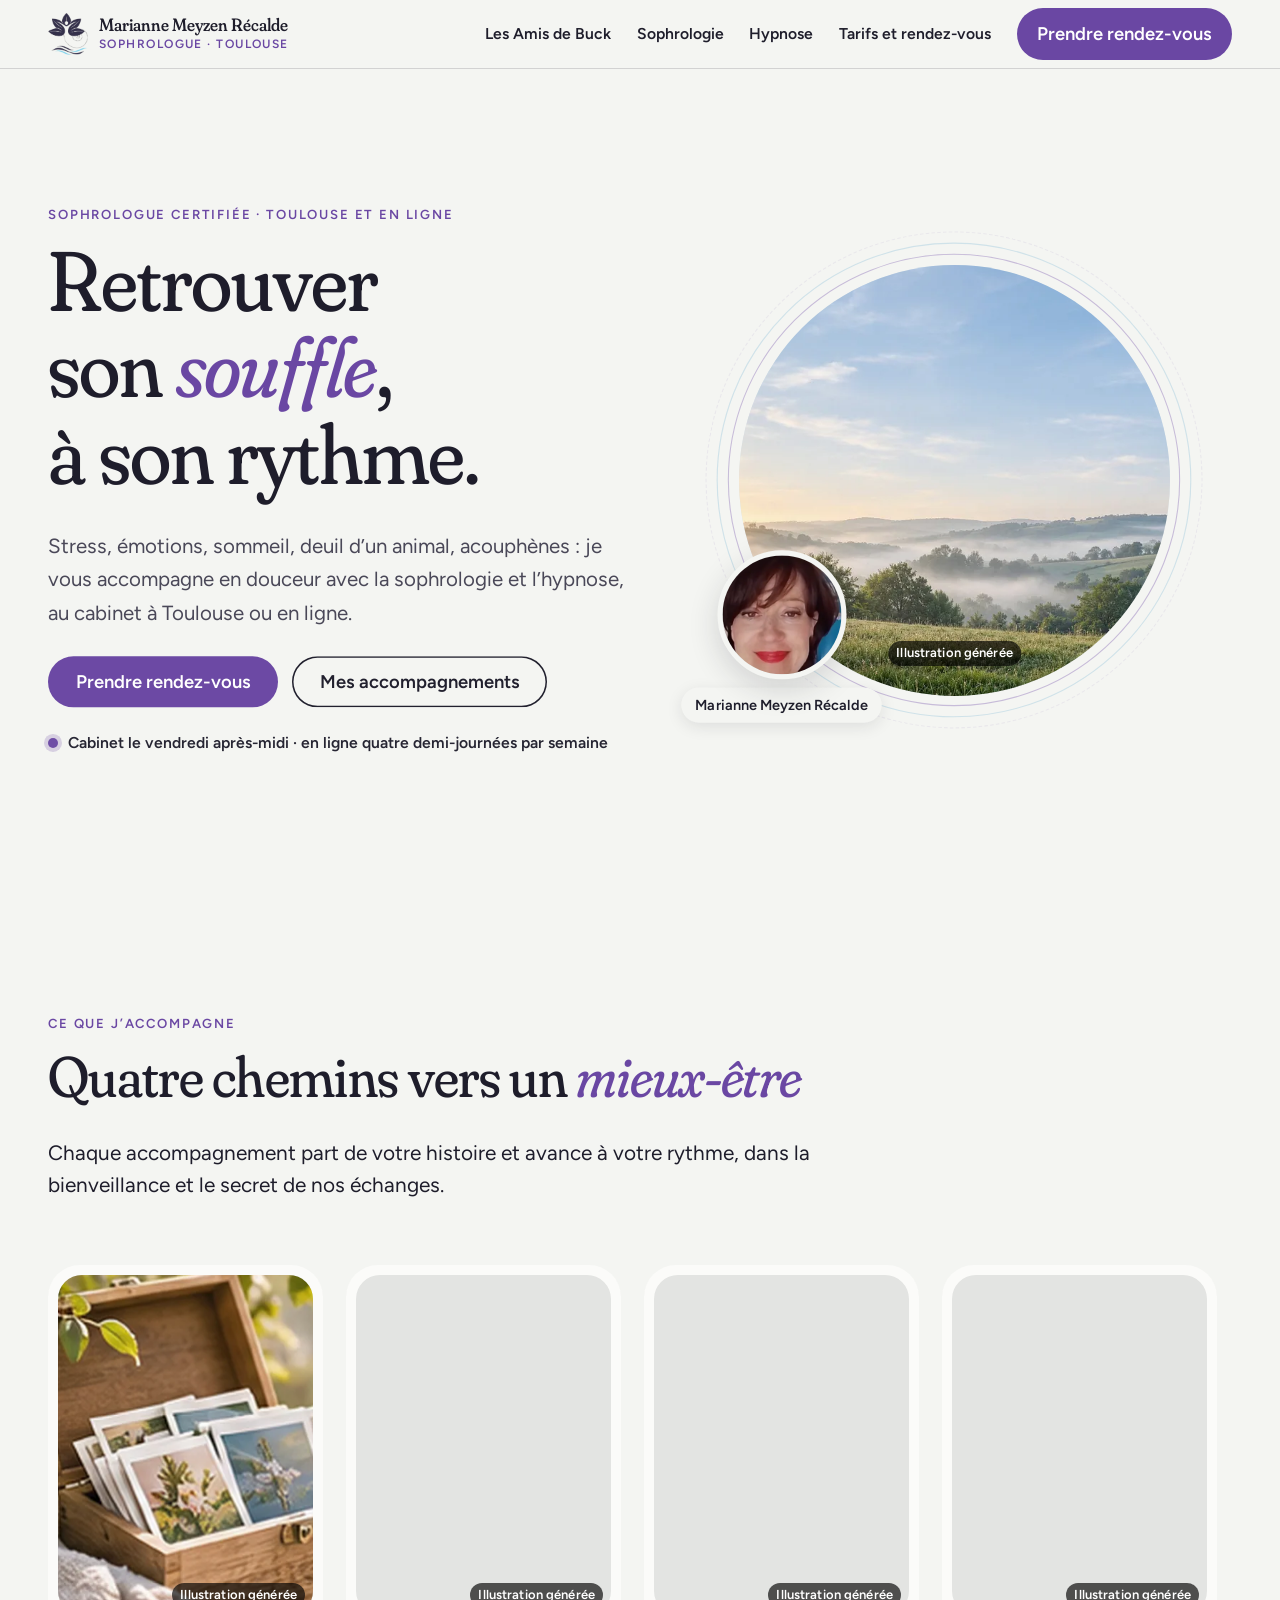
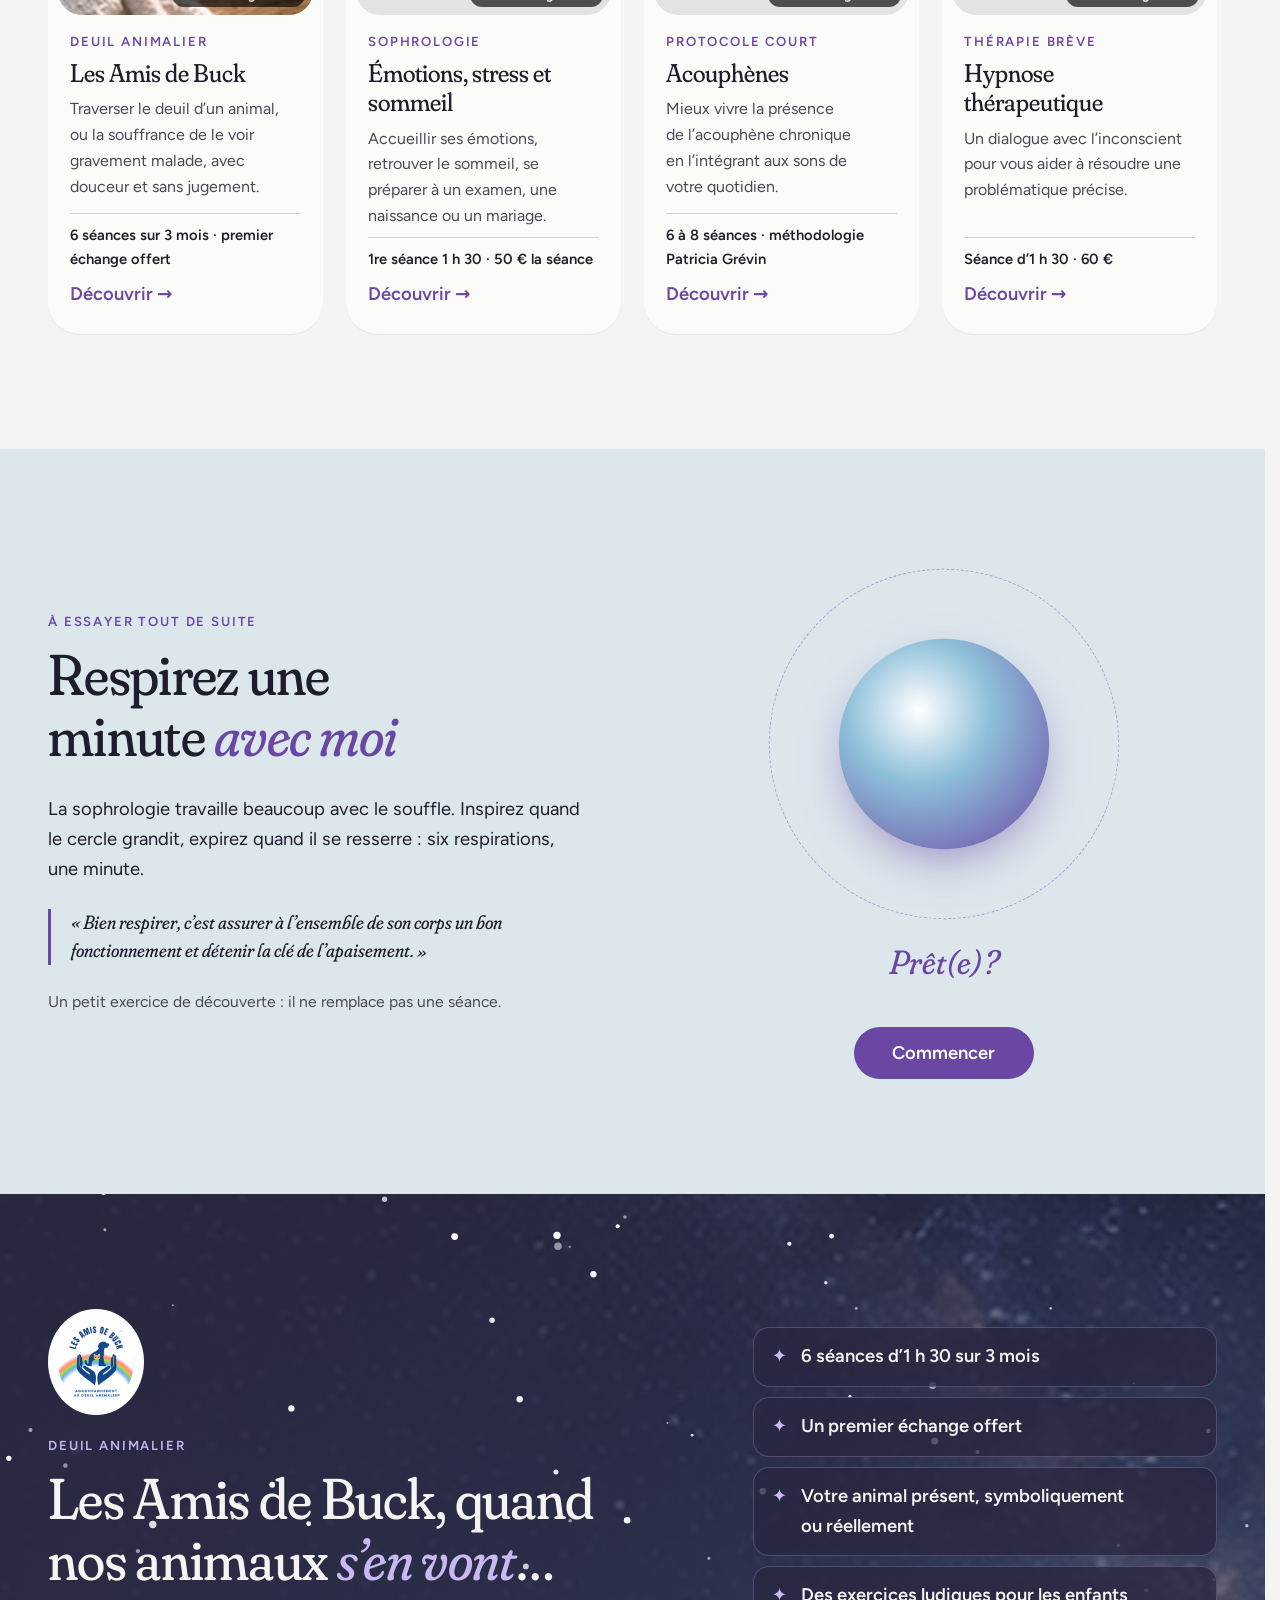
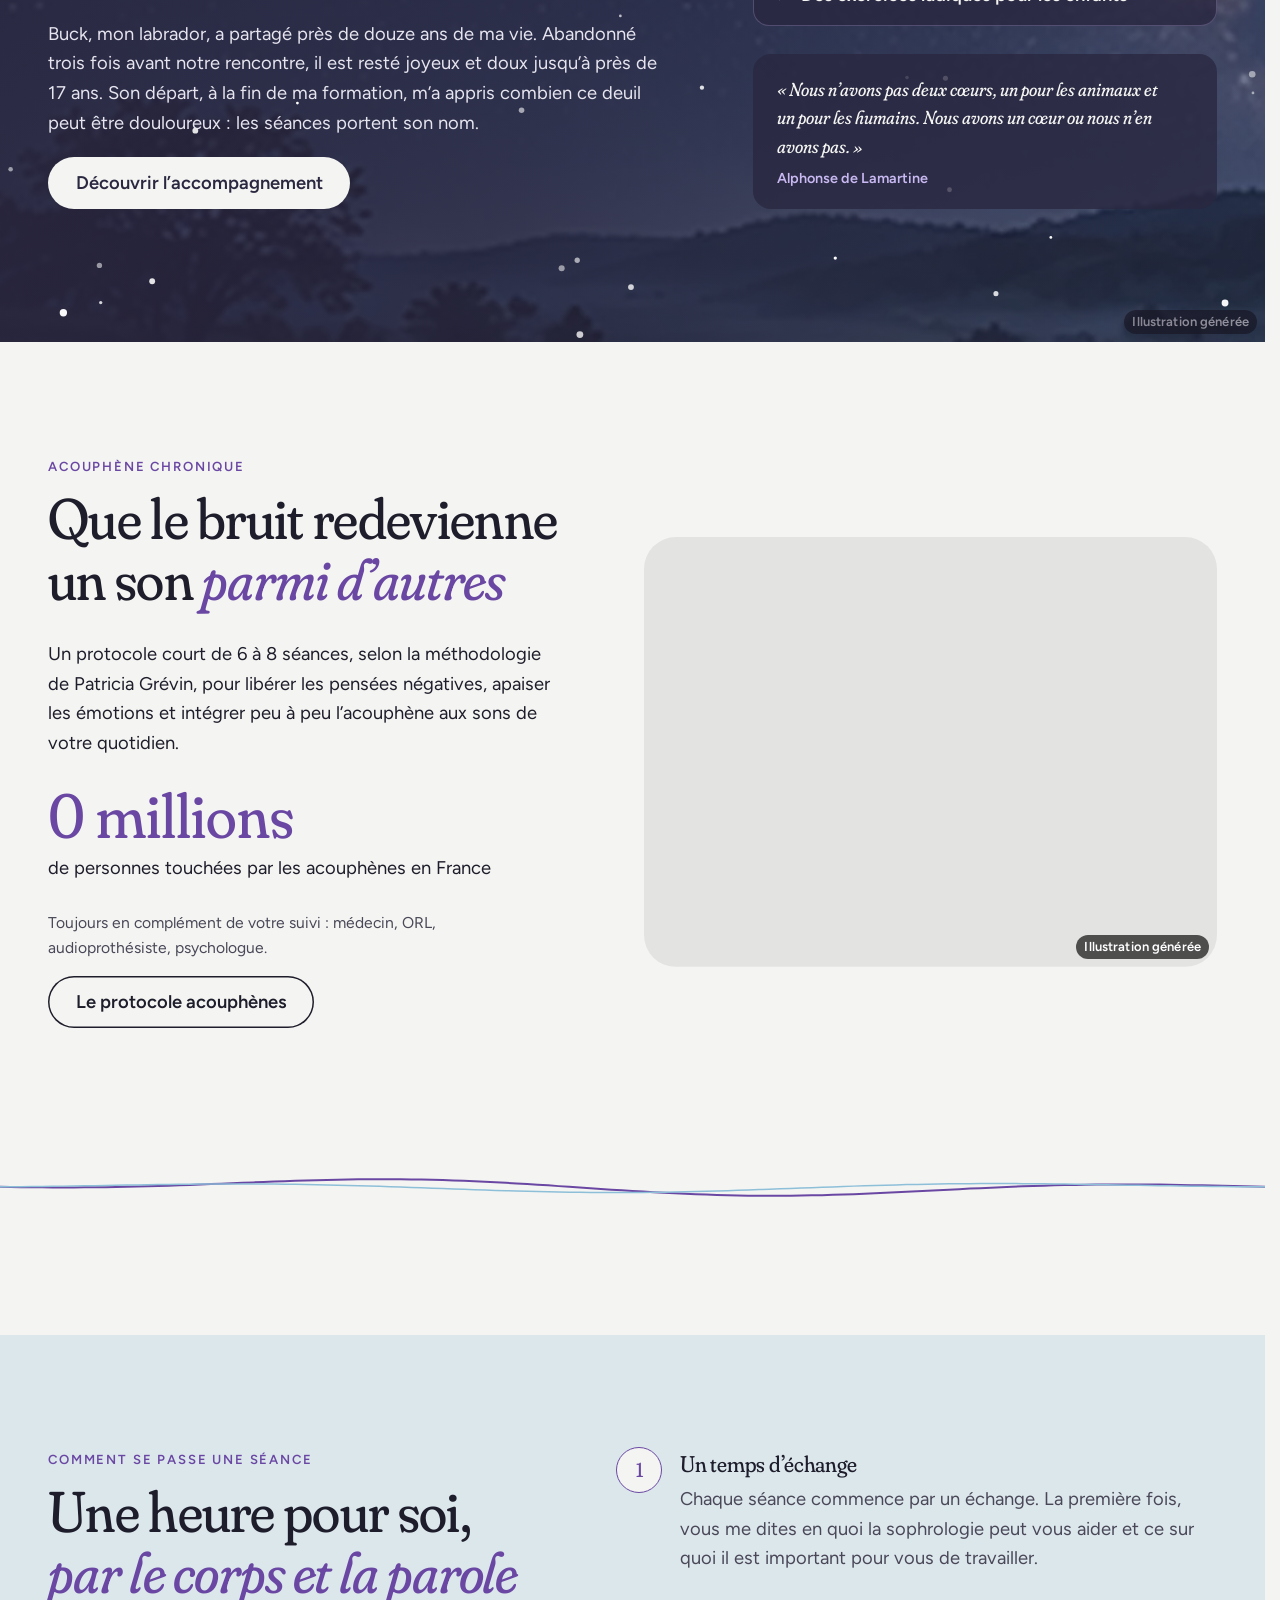
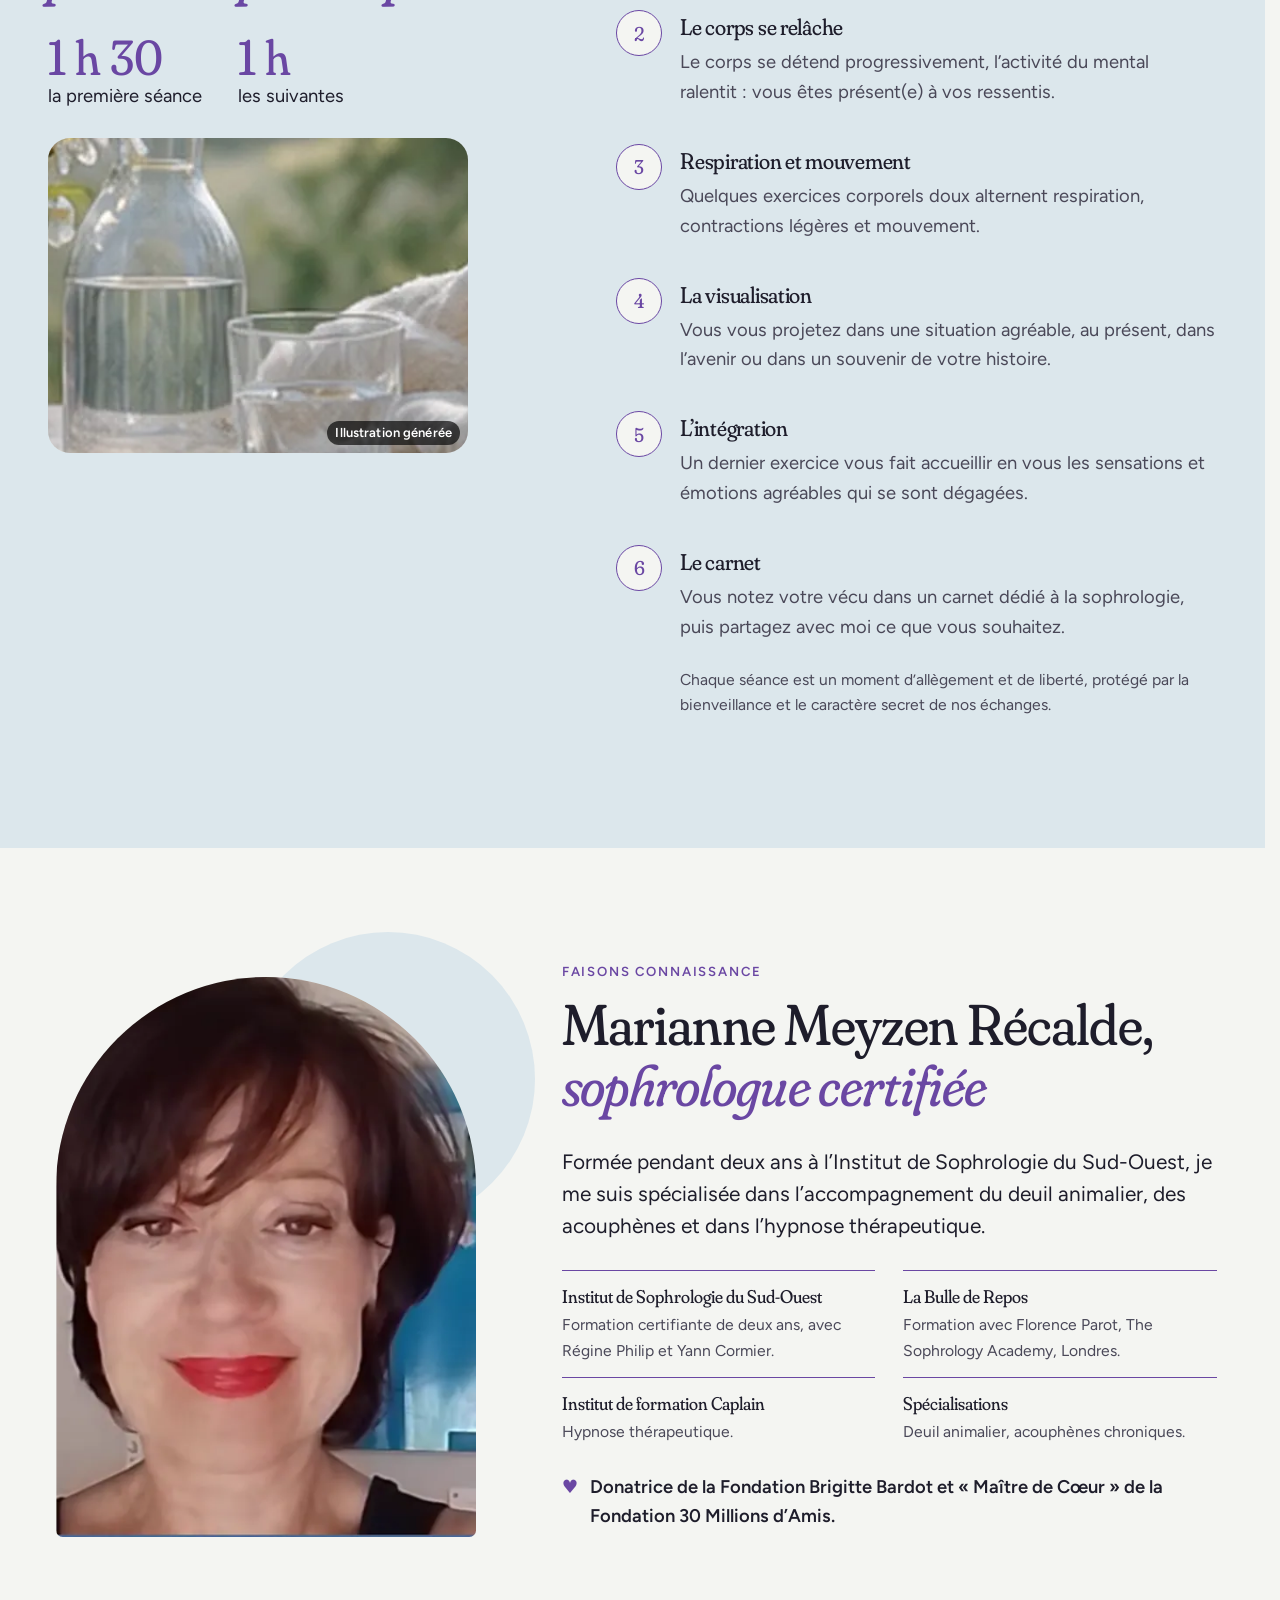
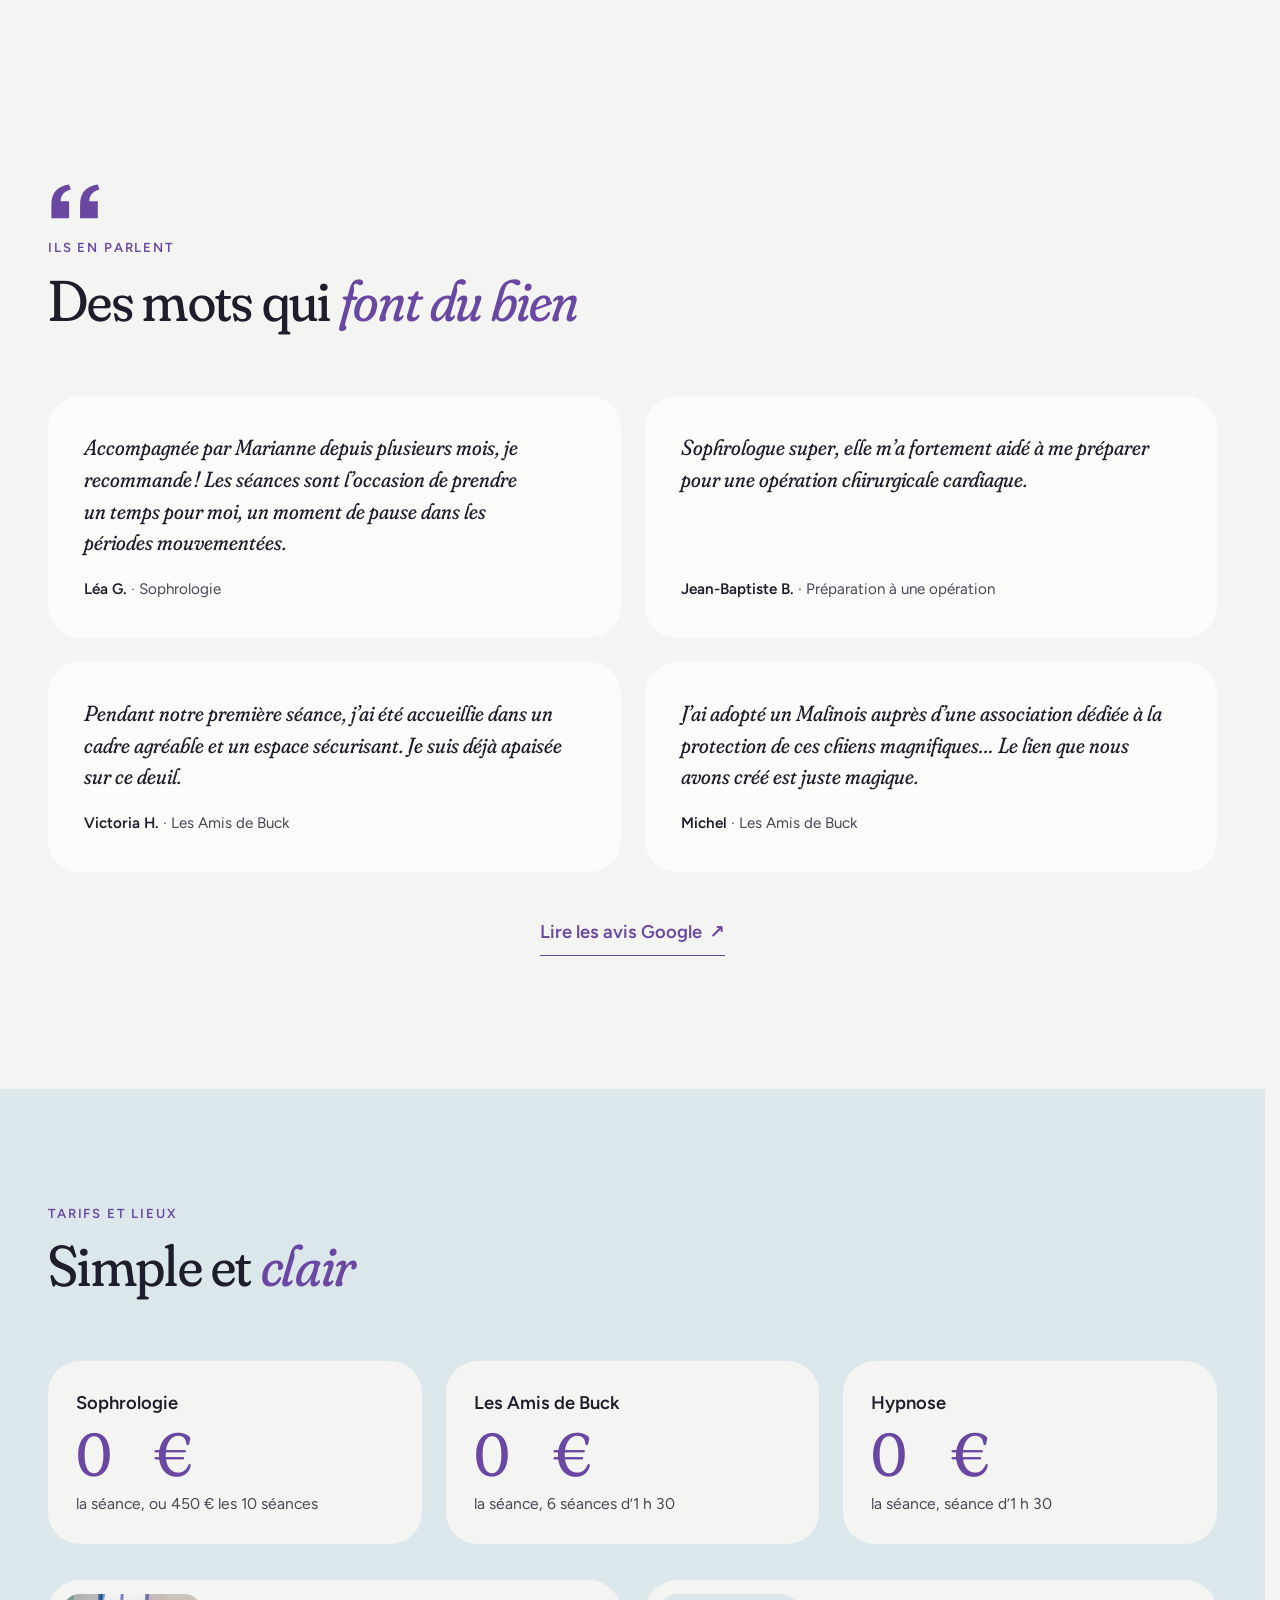
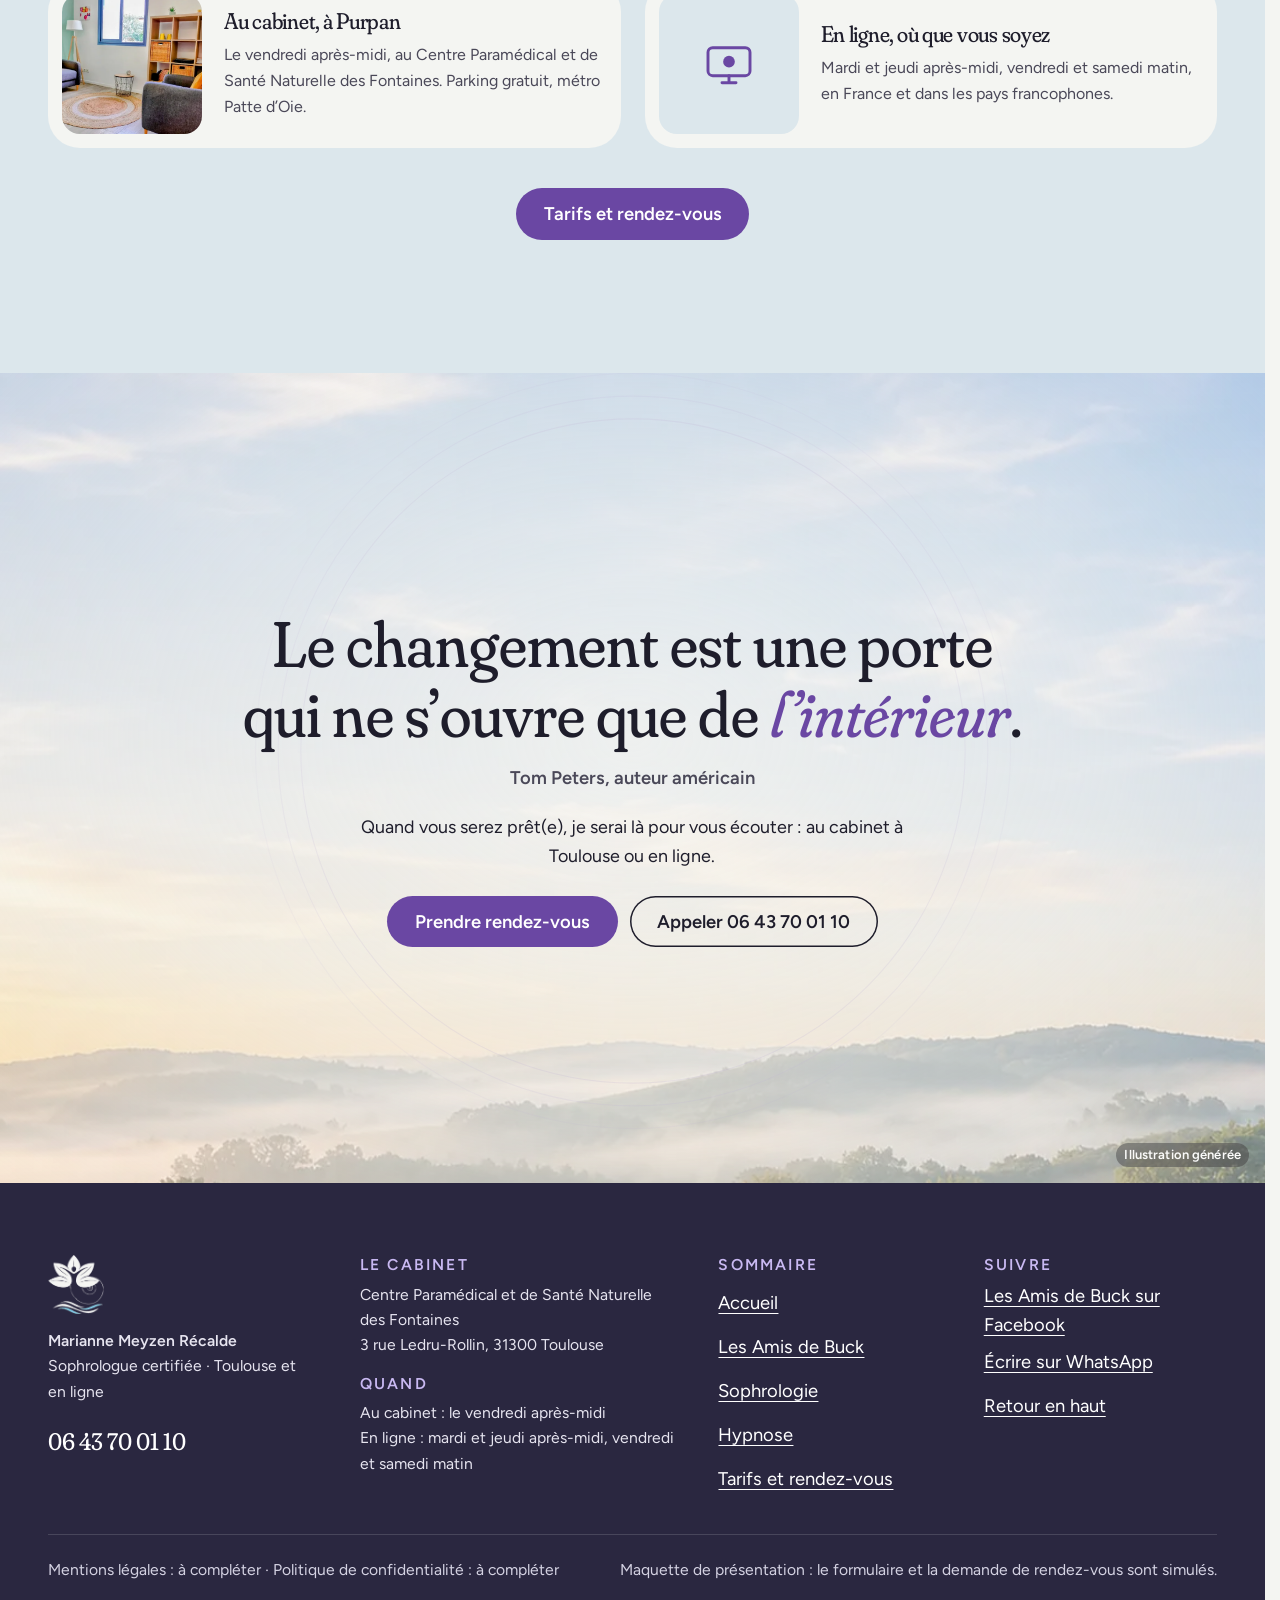
==== index.html @ 07dd8902 "Maquette v1" ====
<!doctype html>
<html lang="fr" data-v="1" data-curseur>
<head>
<meta charset="utf-8">
<meta name="viewport" content="width=device-width, initial-scale=1, viewport-fit=cover">
<title>Marianne Meyzen Récalde, sophrologue à Toulouse et en ligne</title>
<meta name="description" content="Sophrologue certifiée à Toulouse (Purpan) et en ligne : stress et émotions, sommeil, deuil animalier avec Les Amis de Buck, acouphènes, hypnose thérapeutique.">
<meta name="robots" content="noindex, nofollow">
<link rel="canonical" href="https://sophrologue-toulouse-maquette.vercel.app/">
<style>:root{--fond:#F4F5F2;--texte:#1E1D2B;--voile-fond:#2A2740;--menu-fond:#F4F5F2}:root { --entete-h: 72px; --barres-h: 0px; } html { background: var(--fond); color: var(--texte); scrollbar-gutter: stable; } body { margin: 0; background: var(--fond); } html.js:not(.secours):not([data-arrivee="retour"]) [data-anime] { opacity: 0; } html.js:not(.secours):not([data-arrivee="retour"]) [data-anime].vu { opacity: 1; } [data-voile] { position: fixed; inset: 0; z-index: 900; background: var(--voile-fond); transform: translateY(100%); visibility: hidden; pointer-events: none; } html[data-arrivee="voile"]:not(.voile-leve):not(.secours) [data-voile] { transform: none; visibility: visible; } html.secours [data-voile] { visibility: hidden !important; } .ouverture-panneau { position: fixed; inset: 0; z-index: 850; display: none; place-content: center; justify-items: center; background: var(--ouverture-fond, var(--voile-fond)); color: var(--fond); text-align: center; } html.js[data-arrivee="intro"]:not(.secours):not(.intro-finie) .ouverture-panneau { display: grid; } html.defilement-bloque, html.defilement-bloque body, html.js[data-arrivee="intro"]:not(.secours):not(.intro-finie), html.js[data-arrivee="intro"]:not(.secours):not(.intro-finie) body, html[data-arrivee="voile"]:not(.voile-leve):not(.secours), html[data-arrivee="voile"]:not(.voile-leve):not(.secours) body { overflow: hidden; } html.js[data-arrivee="intro"]:not(.secours):not(.intro-finie) { background-color: var(--ouverture-fond, var(--voile-fond)); } html[data-arrivee="voile"]:not(.voile-leve):not(.secours) { background-color: var(--voile-fond); }</style>
<script>(function () {
var d = document.documentElement, ss = null, ls = null;
try { ss = window.sessionStorage; ls = window.localStorage; } catch (e) {}
d.classList.add('js');
var nav = performance.getEntriesByType ? performance.getEntriesByType('navigation')[0] : null;
var type = nav ? nav.type : 'navigate';
var depart = null;
try { depart = JSON.parse(ss.getItem('socle:depart') || 'null'); ss.removeItem('socle:depart'); } catch (e) {}
if (depart && !(Date.now() - depart.t < 15000)) depart = null;
var mode = type === 'back_forward' ? 'retour' : type === 'reload' ? 'intro' : depart ? 'voile' : 'intro';
d.setAttribute('data-arrivee', mode);
if (mode === 'voile' && depart.couleur) d.style.setProperty('--voile-fond', depart.couleur);
if (type === 'reload' && 'scrollRestoration' in history) {
history.scrollRestoration = 'manual';
}
try {
var choisie = ls && ls.getItem('socle:langue');
var langue = (d.lang || '').slice(0, 2);
if (choisie && choisie !== langue && type === 'navigate' && !depart) {
var alt = document.querySelector('link[rel="alternate"][hreflang="' + choisie + '"]');
if (alt) location.replace(new URL(alt.href).pathname + location.search + location.hash);
}
} catch (e) {}
setTimeout(function () { if (!d.classList.contains('demarre')) d.classList.add('secours'); }, 2000);
})();</script>
<link rel="preload" href="/assets/polices/fraunces.woff2" as="font" type="font/woff2" crossorigin>
<link rel="preload" href="/assets/polices/figtree-400.woff2" as="font" type="font/woff2" crossorigin>
<link rel="stylesheet" href="/assets/css/socle.css?v=1">
<link rel="stylesheet" href="/assets/css/site.css?v=1">
<link rel="modulepreload" href="/assets/js/site.js?v=1">
<link rel="modulepreload" href="/assets/js/socle/index.js?v=1">
<script src="/assets/vendor/gsap.min.js" defer></script>
<script src="/assets/vendor/ScrollTrigger.min.js" defer></script>
<script src="/assets/vendor/SplitText.min.js" defer></script>
<script type="module" src="/assets/js/site.js?v=1"></script>
<meta name="theme-color" content="#F4F5F2">
<link rel="icon" href="/assets/images/favicon.png" type="image/png">
<link rel="apple-touch-icon" href="/assets/images/apple-touch-icon.png">
<meta property="og:type" content="website">
<meta property="og:site_name" content="Marianne Meyzen Récalde">
<meta property="og:locale" content="fr_FR">
<meta property="og:title" content="Marianne Meyzen Récalde, sophrologue à Toulouse et en ligne">
<meta property="og:description" content="Sophrologue certifiée à Toulouse (Purpan) et en ligne : stress et émotions, sommeil, deuil animalier avec Les Amis de Buck, acouphènes, hypnose thérapeutique.">
<meta property="og:url" content="https://sophrologue-toulouse-maquette.vercel.app/">
<meta property="og:image" content="https://sophrologue-toulouse-maquette.vercel.app/assets/partage/accueil-fr.jpg">
<meta property="og:image:width" content="1200">
<meta property="og:image:height" content="630">
<meta property="og:image:alt" content="Marianne Meyzen Récalde, sophrologue : retrouver son souffle, à son rythme">
<meta name="twitter:card" content="summary_large_image">
<script type="application/ld+json">{"@context":"https://schema.org","@type":"HealthAndBeautyBusiness","name":"Marianne Meyzen Récalde, sophrologue","url":"https://sophrologue-toulouse-maquette.vercel.app/","telephone":"+33643700110","description":"Sophrologue certifiée à Toulouse et en ligne : gestion du stress et des émotions, deuil animalier (Les Amis de Buck), acouphènes, hypnose thérapeutique.","address":{"@type":"PostalAddress","streetAddress":"3 rue Ledru-Rollin","postalCode":"31300","addressLocality":"Toulouse","addressCountry":"FR"},"sameAs":["https://facebook.com/deuilanimalierlesamisdeBuck"]}</script>
</head>
<body id="haut">
<div data-voile data-forme="iris" aria-hidden="true"><div class="voile-contenu"><img src="/assets/images/logo-clair-240.webp" alt="" width="56" height="59"><span data-voile-libelle>Accueil</span></div></div>
<div class="ouverture-panneau" data-ouverture aria-hidden="true">
  <div class="intro-scene">
    <span class="intro-anneau"></span><span class="intro-anneau"></span>
    <div class="intro-disque" data-ouverture-objet><img src="/assets/images/logo-240.webp" alt="" width="72" height="75"></div>
  </div>
  <p class="intro-mots"><span class="intro-mot intro-mot--in">Inspirez</span><span class="intro-mot intro-mot--ex">Expirez</span></p>
  <p class="ouverture-nom">Marianne Meyzen Récalde<span>Sophrologue à Toulouse</span></p>
</div>
<a class="evitement" href="#contenu">Aller au contenu</a>
<header data-entete>
  <div class="entete-rangee">
    <a class="entete-logo" href="/" data-libelle="Accueil" aria-current="page">
      <img src="/assets/images/logo-240.webp" alt="" width="40" height="42"><span class="entete-nom">Marianne Meyzen Récalde<small>Sophrologue · Toulouse</small></span>
    </a>
    <nav data-nav aria-label="Navigation principale">
      <ul><li><a href="/les-amis-de-buck" data-libelle="Les Amis de Buck">Les Amis de Buck</a></li><li><a href="/sophrologie" data-libelle="Sophrologie">Sophrologie</a></li><li><a href="/hypnose" data-libelle="Hypnose">Hypnose</a></li><li><a href="/rendez-vous" data-libelle="Tarifs et rendez-vous">Tarifs et rendez-vous</a></li></ul>
    </nav>
    <div class="entete-actions">
      <a class="bouton" href="/rendez-vous#choisir" data-libelle="Tarifs et rendez-vous">Prendre rendez-vous</a>
      <button type="button" data-menu-bouton aria-controls="menu" aria-expanded="false" data-libelle-ouvrir="Menu" data-libelle-fermer="Fermer"><span data-libelle-bouton>Menu</span></button>
      <a class="menu-sansjs" href="#menu" data-menu-lien>Menu</a>
    </div>
  </div>
</header>
<script>/* Avant le premier affichage : rangées de la navigation (même règle que ajusterNav dans assets/js/socle/entete.js)
   et hauteur réelle de l'en-tête, pour que rien ne saute quand le JavaScript du site prend la main. */
(function () {
  var h = document.documentElement, u = document.querySelector('[data-nav] ul'), e = document.querySelector('[data-entete]');
  if (u) {
    var deborde = function () { return u.scrollWidth > u.clientWidth + 1; }, c = deborde();
    if (c && window.matchMedia('(min-width: 900px)').matches) {
      h.classList.add('nav-deux-rangees'); c = deborde();
      if (c) { h.classList.add('nav-deux-lignes'); var a = u.querySelector('a'); c = !a || u.getBoundingClientRect().height > a.getBoundingClientRect().height * 2.5; }
      if (c) h.classList.remove('nav-deux-rangees', 'nav-deux-lignes');
    }
    if (c) h.classList.add('nav-compacte');
  }
  if (e) h.style.setProperty('--entete-h', Math.round(e.getBoundingClientRect().height) + 'px');
})();</script>
<span id="menu-ferme" aria-hidden="true"></span>
<div id="menu" data-menu role="dialog" aria-modal="true" aria-label="Menu">
  <p class="menu-sansjs-fermer"><a href="#menu-ferme">Fermer</a></p>
  <ul><li style="--i:0"><a href="/" class="menu-lien" data-libelle="Accueil" aria-current="page">Accueil</a></li><li style="--i:1"><a href="/les-amis-de-buck" class="menu-lien" data-libelle="Les Amis de Buck">Les Amis de Buck</a></li><li style="--i:2"><a href="/sophrologie" class="menu-lien" data-libelle="Sophrologie">Sophrologie</a></li><li style="--i:3"><a href="/hypnose" class="menu-lien" data-libelle="Hypnose">Hypnose</a></li><li style="--i:4"><a href="/rendez-vous" class="menu-lien" data-libelle="Tarifs et rendez-vous">Tarifs et rendez-vous</a></li></ul>
  <p><a class="bouton" href="tel:+33643700110">Appeler 06 43 70 01 10</a></p>
</div>
<main id="contenu" tabindex="-1">
<section class="hero" id="debut">
  <div class="hero-texte">
    <p class="surtitre hero-sur" data-anime="gsap">Sophrologue certifiée · Toulouse et en ligne</p>
    <h1 class="hero-titre" data-anime="gsap">
      <span class="ligne-masque"><span class="hero-ligne">Retrouver</span></span>
      <span class="ligne-masque"><span class="hero-ligne">son <em>souffle</em>,</span></span>
      <span class="ligne-masque"><span class="hero-ligne">à son rythme.</span></span>
    </h1>
    <p class="hero-intro masque-ecran-tres-bas" data-anime="gsap">Stress, émotions, sommeil, deuil d’un animal, acouphènes : je vous accompagne en douceur avec la sophrologie et l’hypnose, au cabinet à Toulouse ou en ligne.</p>
    <div class="hero-actions" data-anime="gsap">
      <a href="/rendez-vous#choisir" class="bouton" data-libelle="Tarifs et rendez-vous" data-action-principale data-survol="magnetique">Prendre rendez-vous</a>
      <a class="bouton bouton--contour" href="#accompagnements">Mes accompagnements</a>
    </div>
    <p class="hero-info" data-info-cle data-anime="gsap"><span class="point-vert" aria-hidden="true"></span>Cabinet le vendredi après-midi · en ligne quatre demi-journées par semaine</p>
  </div>
  <div class="hero-visuel">
    <div class="souffle" data-effet="souffle" aria-hidden="true"><span></span><span></span><span></span></div>
    <figure class="media souffle-media" data-grok data-iris-centre="disque" style="--cadrage:50% 50%">
  <picture>
    <img src="/assets/images/grok/accueil-souffle-1280.webp" srcset="/assets/images/grok/accueil-souffle-640.webp 640w, /assets/images/grok/accueil-souffle-960.webp 960w, /assets/images/grok/accueil-souffle-1280.webp 1280w" sizes="(max-width: 760px) 80vw, 42vw" alt="Ciel clair du matin au-dessus de collines dans la brume" width="1280" height="1280" fetchpriority="high" loading="eager" decoding="async">
  </picture><figcaption class="mention-ia">Illustration générée</figcaption>
</figure>
    <figure class="medaillon" data-anime="gsap">
      <figure class="media medaillon-media" style="--cadrage:50% 30%">
  <picture>
    <img src="/assets/images/marianne-576.webp" srcset="/assets/images/marianne-320.webp 320w, /assets/images/marianne-480.webp 480w, /assets/images/marianne-576.webp 576w" sizes="120px" alt="Marianne Meyzen Récalde, sophrologue, souriante" width="576" height="768" loading="lazy" decoding="async">
  </picture>
</figure>
      <figcaption>Marianne Meyzen Récalde</figcaption>
    </figure>
  </div>
</section>
<section class="section accompagnements" id="accompagnements">
  <div class="conteneur">
    <div class="tete-section">
      <p class="surtitre" data-anime>Ce que j’accompagne</p>
      <h2 data-anime="lignes">Quatre chemins vers un <em>mieux-être</em></h2>
      <p class="chapo" data-anime>Chaque accompagnement part de votre histoire et avance à votre rythme, dans la bienveillance et le secret de nos échanges.</p>
    </div>
    <p class="glisser" aria-hidden="true">Faites glisser →</p>
    <div class="rangee" data-galerie tabindex="0" role="region" aria-label="Ce que j’accompagne">
    <ul class="cartes-acc" data-anime="cascade">
      <li class="carte-acc" data-survol="incline" data-survol-force="4">
        <a href="/les-amis-de-buck" data-libelle="Les Amis de Buck" class="carte-acc-lien">
          <figure class="media carte-acc-media" data-grok data-fx="zoom" style="--cadrage:50% 50%">
  <picture>
    <img src="/assets/images/grok/buck-souvenirs-960.webp" srcset="/assets/images/grok/buck-souvenirs-480.webp 480w, /assets/images/grok/buck-souvenirs-640.webp 640w, /assets/images/grok/buck-souvenirs-960.webp 960w" sizes="(max-width: 760px) 86vw, (max-width: 1100px) 45vw, 22vw" alt="Une boîte en bois pleine de photos souvenirs, posée sur un plaid au soleil" width="960" height="1200" loading="lazy" decoding="async">
  </picture><figcaption class="mention-ia">Illustration générée</figcaption>
</figure>
          <span class="carte-acc-corps">
            <span class="surtitre">Deuil animalier</span>
            <span class="carte-acc-titre">Les Amis de Buck</span>
            <span class="carte-acc-texte">Traverser le deuil d’un animal, ou la souffrance de le voir gravement malade, avec douceur et sans jugement.</span>
            <span class="carte-acc-repere">6 séances sur 3 mois · premier échange offert</span>
            <span class="carte-acc-plus">Découvrir <span aria-hidden="true">→</span></span>
          </span>
        </a>
      </li><li class="carte-acc" data-survol="incline" data-survol-force="4">
        <a href="/sophrologie#domaines" data-libelle="Sophrologie" class="carte-acc-lien">
          <figure class="media carte-acc-media" data-grok data-fx="zoom" style="--cadrage:50% 50%">
  <picture>
    <img src="/assets/images/grok/carte-emotions-784.webp" srcset="/assets/images/grok/carte-emotions-480.webp 480w, /assets/images/grok/carte-emotions-640.webp 640w, /assets/images/grok/carte-emotions-784.webp 784w" sizes="(max-width: 760px) 86vw, (max-width: 1100px) 45vw, 22vw" alt="Une tasse et un plaid près de fleurs des champs, dans la lumière du matin" width="784" height="1176" loading="lazy" decoding="async">
  </picture><figcaption class="mention-ia">Illustration générée</figcaption>
</figure>
          <span class="carte-acc-corps">
            <span class="surtitre">Sophrologie</span>
            <span class="carte-acc-titre">Émotions, stress et sommeil</span>
            <span class="carte-acc-texte">Accueillir ses émotions, retrouver le sommeil, se préparer à un examen, une naissance ou un mariage.</span>
            <span class="carte-acc-repere">1re séance 1 h 30 · 50 € la séance</span>
            <span class="carte-acc-plus">Découvrir <span aria-hidden="true">→</span></span>
          </span>
        </a>
      </li><li class="carte-acc" data-survol="incline" data-survol-force="4">
        <a href="/sophrologie#acouphenes" data-libelle="Sophrologie" class="carte-acc-lien">
          <figure class="media carte-acc-media" data-grok data-fx="zoom" style="--cadrage:50% 50%">
  <picture>
    <img src="/assets/images/grok/carte-acouphenes-784.webp" srcset="/assets/images/grok/carte-acouphenes-480.webp 480w, /assets/images/grok/carte-acouphenes-640.webp 640w, /assets/images/grok/carte-acouphenes-784.webp 784w" sizes="(max-width: 760px) 86vw, (max-width: 1100px) 45vw, 22vw" alt="Herbes hautes et fleurs sauvages couvertes de rosée, vallée dans la brume" width="784" height="1176" loading="lazy" decoding="async">
  </picture><figcaption class="mention-ia">Illustration générée</figcaption>
</figure>
          <span class="carte-acc-corps">
            <span class="surtitre">Protocole court</span>
            <span class="carte-acc-titre">Acouphènes</span>
            <span class="carte-acc-texte">Mieux vivre la présence de l’acouphène chronique en l’intégrant aux sons de votre quotidien.</span>
            <span class="carte-acc-repere">6 à 8 séances · méthodologie Patricia Grévin</span>
            <span class="carte-acc-plus">Découvrir <span aria-hidden="true">→</span></span>
          </span>
        </a>
      </li><li class="carte-acc" data-survol="incline" data-survol-force="4">
        <a href="/hypnose" data-libelle="Hypnose" class="carte-acc-lien">
          <figure class="media carte-acc-media" data-grok data-fx="zoom" style="--cadrage:50% 50%">
  <picture>
    <img src="/assets/images/grok/carte-hypnose-784.webp" srcset="/assets/images/grok/carte-hypnose-480.webp 480w, /assets/images/grok/carte-hypnose-640.webp 640w, /assets/images/grok/carte-hypnose-784.webp 784w" sizes="(max-width: 760px) 86vw, (max-width: 1100px) 45vw, 22vw" alt="Un fauteuil en lin et un plaid dans une pièce calme et lumineuse" width="784" height="1176" loading="lazy" decoding="async">
  </picture><figcaption class="mention-ia">Illustration générée</figcaption>
</figure>
          <span class="carte-acc-corps">
            <span class="surtitre">Thérapie brève</span>
            <span class="carte-acc-titre">Hypnose thérapeutique</span>
            <span class="carte-acc-texte">Un dialogue avec l’inconscient pour vous aider à résoudre une problématique précise.</span>
            <span class="carte-acc-repere">Séance d’1 h 30 · 60 €</span>
            <span class="carte-acc-plus">Découvrir <span aria-hidden="true">→</span></span>
          </span>
        </a>
      </li>
    </ul>
    </div>
  </div>
</section>
<section class="section respirer fond-ciel" id="respirer">
  <div class="conteneur respirer-grille">
    <div>
      <p class="surtitre" data-anime>À essayer tout de suite</p>
      <h2 data-anime="lignes">Respirez une minute <em>avec moi</em></h2>
      <p data-anime>La sophrologie travaille beaucoup avec le souffle. Inspirez quand le cercle grandit, expirez quand il se resserre : six respirations, une minute.</p>
      <blockquote class="petite-citation" data-anime><p>« Bien respirer, c’est assurer à l’ensemble de son corps un bon fonctionnement et détenir la clé de l’apaisement. »</p></blockquote>
      <p class="note" data-anime>Un petit exercice de découverte : il ne remplace pas une séance.</p>
    </div>
    <div class="respiration" data-effet="respiration" data-grille="manipuler" data-repos="Prêt(e) ?" data-inspirez="Inspirez" data-expirez="Expirez" data-fini="Merci" data-cycle="Respiration {n} sur 6">
      <div class="respiration-cercle" aria-hidden="true" data-visuel><span class="respiration-halo"></span><span class="respiration-disque"></span></div>
      <p class="respiration-consigne" aria-live="polite"><span data-consigne>Prêt(e) ?</span><small data-compte>&nbsp;</small></p>
      <button type="button" class="bouton respiration-bouton" data-commencer="Commencer" data-arreter="Arrêter" aria-pressed="false">Commencer</button>
    </div>
  </div>
</section>
<section class="section buck-bande sombre" id="amis-de-buck">
  <figure class="media buck-bande-fond" data-grok data-fx="parallaxe" data-fx-force="8" style="--cadrage:50% 50%">
  <picture><source media="(max-width: 760px) and (orientation: portrait)" srcset="/assets/images/grok/buck-nuit-mobile-640.webp 640w" sizes="100vw">
    <img src="/assets/images/grok/buck-nuit-1280.webp" srcset="/assets/images/grok/buck-nuit-640.webp 640w, /assets/images/grok/buck-nuit-1280.webp 1280w, /assets/images/grok/buck-nuit-1920.webp 1920w" sizes="100vw" alt="" width="1280" height="854" loading="lazy" decoding="async">
  </picture><figcaption class="mention-ia">Illustration générée</figcaption>
</figure>
  <svg class="etoiles" viewBox="0 0 100 62" preserveAspectRatio="xMidYMid slice" aria-hidden="true" data-effet="etoiles"><circle cx="49.04" cy="34.77" r="0.11" style="--i:0"/><circle cx="24.40" cy="27.48" r="0.19" style="--i:1"/><circle cx="7.86" cy="54.49" r="0.21" style="--i:2"/><circle cx="41.08" cy="17.64" r="0.25" style="--i:3"/><circle cx="65.74" cy="4.75" r="0.19" style="--i:4"/><circle cx="23.51" cy="41.66" r="0.11" style="--i:5"/><circle cx="56.04" cy="30.21" r="0.12" style="--i:6"/><circle cx="5.01" cy="58.23" r="0.29" style="--i:7"/><circle cx="12.08" cy="27.54" r="0.29" style="--i:8"/><circle cx="18.91" cy="25.99" r="0.20" style="--i:9"/><circle cx="67.19" cy="17.41" r="0.12" style="--i:10"/><circle cx="98.56" cy="27.63" r="0.13" style="--i:11"/><circle cx="54.71" cy="20.48" r="0.11" style="--i:12"/><circle cx="77.28" cy="21.81" r="0.16" style="--i:13"/><circle cx="7.96" cy="57.43" r="0.13" style="--i:14"/><circle cx="88.41" cy="29.18" r="0.13" style="--i:15"/><circle cx="60.30" cy="24.91" r="0.25" style="--i:16"/><circle cx="65.28" cy="8.43" r="0.13" style="--i:17"/><circle cx="45.04" cy="5.59" r="0.09" style="--i:18"/><circle cx="41.23" cy="42.22" r="0.22" style="--i:19"/><circle cx="95.52" cy="20.15" r="0.18" style="--i:20"/><circle cx="49.58" cy="27.21" r="0.26" style="--i:21"/><circle cx="45.07" cy="27.24" r="0.14" style="--i:22"/><circle cx="23.67" cy="46.07" r="0.11" style="--i:23"/><circle cx="27.04" cy="47.53" r="0.27" style="--i:24"/><circle cx="96.84" cy="57.46" r="0.27" style="--i:25"/><circle cx="74.74" cy="39.70" r="0.20" style="--i:26"/><circle cx="2.41" cy="20.07" r="0.16" style="--i:27"/><circle cx="21.52" cy="24.40" r="0.23" style="--i:28"/><circle cx="73.72" cy="16.54" r="0.29" style="--i:29"/><circle cx="0.70" cy="22.31" r="0.21" style="--i:30"/><circle cx="44.11" cy="5.54" r="0.30" style="--i:31"/><circle cx="45.63" cy="54.08" r="0.21" style="--i:32"/><circle cx="46.91" cy="7.76" r="0.25" style="--i:33"/><circle cx="89.63" cy="16.40" r="0.09" style="--i:34"/><circle cx="15.44" cy="43.84" r="0.23" style="--i:35"/><circle cx="66.03" cy="53.91" r="0.13" style="--i:36"/><circle cx="83.06" cy="10.46" r="0.09" style="--i:37"/><circle cx="8.18" cy="1.30" r="0.20" style="--i:38"/><circle cx="83.07" cy="52.28" r="0.11" style="--i:39"/><circle cx="49.40" cy="3.23" r="0.14" style="--i:40"/><circle cx="48.83" cy="3.97" r="0.16" style="--i:41"/><circle cx="23.03" cy="18.36" r="0.25" style="--i:42"/><circle cx="13.66" cy="10.20" r="0.08" style="--i:43"/><circle cx="62.40" cy="5.35" r="0.17" style="--i:44"/><circle cx="10.90" cy="29.64" r="0.17" style="--i:45"/><circle cx="0.84" cy="46.89" r="0.18" style="--i:46"/><circle cx="73.89" cy="20.94" r="0.28" style="--i:47"/><circle cx="71.70" cy="39.63" r="0.14" style="--i:48"/><circle cx="35.94" cy="4.78" r="0.27" style="--i:49"/><circle cx="8.29" cy="4.24" r="0.12" style="--i:50"/><circle cx="30.40" cy="1.83" r="0.21" style="--i:51"/><circle cx="43.95" cy="23.39" r="0.20" style="--i:52"/><circle cx="90.61" cy="32.74" r="0.17" style="--i:53"/><circle cx="12.03" cy="55.74" r="0.23" style="--i:54"/><circle cx="49.88" cy="56.20" r="0.23" style="--i:55"/><circle cx="45.84" cy="59.96" r="0.27" style="--i:56"/><circle cx="41.57" cy="30.85" r="0.23" style="--i:57"/><circle cx="78.73" cy="56.72" r="0.20" style="--i:58"/><circle cx="98.99" cy="39.38" r="0.26" style="--i:59"/><circle cx="44.03" cy="4.68" r="0.29" style="--i:60"/><circle cx="55.49" cy="40.44" r="0.17" style="--i:61"/><circle cx="75.06" cy="48.51" r="0.19" style="--i:62"/><circle cx="44.40" cy="54.71" r="0.24" style="--i:63"/><circle cx="5.17" cy="22.88" r="0.18" style="--i:64"/><circle cx="99.05" cy="40.85" r="0.11" style="--i:65"/><circle cx="67.69" cy="10.45" r="0.12" style="--i:66"/><circle cx="52.77" cy="19.52" r="0.08" style="--i:67"/><circle cx="95.95" cy="31.90" r="0.09" style="--i:68"/><circle cx="38.90" cy="11.40" r="0.22" style="--i:69"/></svg>
  <div class="conteneur buck-bande-grille">
    <div class="buck-bande-texte">
      <img class="badge-buck" src="/assets/images/logo-amis-de-buck-240.webp" alt="Logo Les Amis de Buck" width="96" height="109" loading="lazy" data-anime>
      <p class="surtitre" data-anime>Deuil animalier</p>
      <h2 data-anime="lignes">Les Amis de Buck, quand nos animaux <em>s’en vont</em>…</h2>
      <p data-anime>Buck, mon labrador, a partagé près de douze ans de ma vie. Abandonné trois fois avant notre rencontre, il est resté joyeux et doux jusqu’à près de 17 ans. Son départ, à la fin de ma formation, m’a appris combien ce deuil peut être douloureux : les séances portent son nom.</p>
      <p data-anime><a href="/les-amis-de-buck" class="bouton bouton--clair" data-libelle="Les Amis de Buck" data-survol="magnetique">Découvrir l’accompagnement</a></p>
    </div>
    <div class="buck-bande-cote">
      <ul class="points-buck" data-anime="cascade">
        <li>6 séances d’1 h 30 sur 3 mois</li>
        <li>Un premier échange offert</li>
        <li>Votre animal présent, symboliquement ou réellement</li>
        <li>Des exercices ludiques pour les enfants</li>
      </ul>
      <blockquote class="citation-nuit" data-anime>
        <p>« Nous n’avons pas deux cœurs, un pour les animaux et un pour les humains. Nous avons un cœur ou nous n’en avons pas. »</p>
        <footer>Alphonse de Lamartine</footer>
      </blockquote>
    </div>
  </div>
</section>
<section class="section acouphenes" id="acouphenes">
  <div class="conteneur acouphenes-grille">
    <div class="acouphenes-texte">
      <p class="surtitre" data-anime>Acouphène chronique</p>
      <h2 data-anime="lignes">Que le bruit redevienne un son <em>parmi d’autres</em></h2>
      <p data-anime>Un protocole court de 6 à 8 séances, selon la méthodologie de Patricia Grévin, pour libérer les pensées négatives, apaiser les émotions et intégrer peu à peu l’acouphène aux sons de votre quotidien.</p>
      <p class="grand-chiffre" data-anime><strong><span data-compteur="8">8</span> millions</strong> de personnes touchées par les acouphènes en France</p>
      <p class="note" data-anime>Toujours en complément de votre suivi : médecin, ORL, audioprothésiste, psychologue.</p>
      <p data-anime><a href="/sophrologie#acouphenes" class="bouton bouton--contour" data-libelle="Sophrologie">Le protocole acouphènes</a></p>
    </div>
    <figure class="media acouphenes-media" data-grok data-anime="rideau" style="--cadrage:50% 50%">
  <picture>
    <img src="/assets/images/grok/acouphenes-eau-1280.webp" srcset="/assets/images/grok/acouphenes-eau-640.webp 640w, /assets/images/grok/acouphenes-eau-1280.webp 1280w, /assets/images/grok/acouphenes-eau-1920.webp 1920w" sizes="(max-width: 760px) 100vw, 55vw" alt="Surface d’un lac calme à l’aube, quelques ronds dans l’eau" width="1280" height="854" loading="lazy" decoding="async">
  </picture><figcaption class="mention-ia">Illustration générée</figcaption>
</figure>
  </div>
  <svg class="onde" viewBox="0 0 1200 160" preserveAspectRatio="none" aria-hidden="true" data-effet="onde-apaisee"><path d="M0 80 L1200 80"/><path class="onde-2" d="M0 80 L1200 80"/></svg>
</section>
<section class="section seance fond-ciel" id="seance">
  <div class="conteneur seance-grille">
    <div class="seance-tete">
      <p class="surtitre" data-anime>Comment se passe une séance</p>
      <h2 data-anime="lignes">Une heure pour soi, <em>par le corps et la parole</em></h2>
      <div class="durees" data-anime="cascade">
        <p><strong>1 h 30</strong> la première séance</p>
        <p><strong>1 h</strong> les suivantes</p>
      </div>
      <figure class="media seance-media masque-ecran-tres-bas" data-grok data-fx="parallaxe" style="--cadrage:50% 50%">
  <picture>
    <img src="/assets/images/grok/seance-eau-960.webp" srcset="/assets/images/grok/seance-eau-480.webp 480w, /assets/images/grok/seance-eau-640.webp 640w, /assets/images/grok/seance-eau-960.webp 960w" sizes="(max-width: 760px) 100vw, 30vw" alt="Un verre d’eau sur une table en bois clair, dans la lumière du matin" width="960" height="1200" loading="lazy" decoding="async">
  </picture><figcaption class="mention-ia">Illustration générée</figcaption>
</figure>
    </div>
    <div class="temps">
      <svg class="temps-fil" viewBox="0 0 4 600" preserveAspectRatio="none" aria-hidden="true" data-visuel data-fx="trace"><path d="M2 0 V600" fill="none" stroke="currentColor" stroke-width="2"/></svg>
      <ol class="temps-liste" data-anime="cascade">
        <li><span class="temps-num" aria-hidden="true">1</span><h3>Un temps d’échange</h3><p>Chaque séance commence par un échange. La première fois, vous me dites en quoi la sophrologie peut vous aider et ce sur quoi il est important pour vous de travailler.</p></li><li><span class="temps-num" aria-hidden="true">2</span><h3>Le corps se relâche</h3><p>Le corps se détend progressivement, l’activité du mental ralentit : vous êtes présent(e) à vos ressentis.</p></li><li><span class="temps-num" aria-hidden="true">3</span><h3>Respiration et mouvement</h3><p>Quelques exercices corporels doux alternent respiration, contractions légères et mouvement.</p></li><li><span class="temps-num" aria-hidden="true">4</span><h3>La visualisation</h3><p>Vous vous projetez dans une situation agréable, au présent, dans l’avenir ou dans un souvenir de votre histoire.</p></li><li><span class="temps-num" aria-hidden="true">5</span><h3>L’intégration</h3><p>Un dernier exercice vous fait accueillir en vous les sensations et émotions agréables qui se sont dégagées.</p></li><li><span class="temps-num" aria-hidden="true">6</span><h3>Le carnet</h3><p>Vous notez votre vécu dans un carnet dédié à la sophrologie, puis partagez avec moi ce que vous souhaitez.</p></li>
      </ol>
      <p class="note" data-anime>Chaque séance est un moment d’allègement et de liberté, protégé par la bienveillance et le caractère secret de nos échanges.</p>
    </div>
  </div>
</section>
<section class="section qui" id="qui">
  <div class="conteneur qui-grille">
    <div class="qui-portrait">
      <figure class="media qui-media" data-anime="rideau" style="--cadrage:50% 30%">
  <picture>
    <img src="/assets/images/marianne-576.webp" srcset="/assets/images/marianne-320.webp 320w, /assets/images/marianne-480.webp 480w, /assets/images/marianne-576.webp 576w" sizes="(max-width: 760px) 70vw, 28vw" alt="Marianne Meyzen Récalde, sophrologue, souriante" width="576" height="768" loading="lazy" decoding="async">
  </picture>
</figure>
      <span class="qui-cercle" aria-hidden="true" data-fx="vitesse" data-fx-force="4"></span>
    </div>
    <div>
      <p class="surtitre" data-anime>Faisons connaissance</p>
      <h2 data-anime="lignes">Marianne Meyzen Récalde, <em>sophrologue certifiée</em></h2>
      <p class="chapo" data-anime>Formée pendant deux ans à l’Institut de Sophrologie du Sud-Ouest, je me suis spécialisée dans l’accompagnement du deuil animalier, des acouphènes et dans l’hypnose thérapeutique.</p>
      <ul class="formations" data-anime="cascade">
        <li><strong>Institut de Sophrologie du Sud-Ouest</strong><span>Formation certifiante de deux ans, avec Régine Philip et Yann Cormier.</span></li><li><strong>La Bulle de Repos</strong><span>Formation avec Florence Parot, The Sophrology Academy, Londres.</span></li><li><strong>Institut de formation Caplain</strong><span>Hypnose thérapeutique.</span></li><li><strong>Spécialisations</strong><span>Deuil animalier, acouphènes chroniques.</span></li>
      </ul>
      <p class="engagements" data-anime><span aria-hidden="true">♥</span> Donatrice de la Fondation Brigitte Bardot et « Maître de Cœur » de la Fondation 30 Millions d’Amis.</p>
    </div>
  </div>
</section>
<section class="section temoignages" id="temoignages">
  <div class="conteneur">
    <div class="tete-section">
      <svg class="guillemet" viewBox="0 0 64 48" aria-hidden="true" data-visuel><path d="M4 44V28C4 14 11 6 25 4l2 6c-8 2-12 7-12 14h10v20H4Zm34 0V28c0-14 7-22 21-24l2 6c-8 2-12 7-12 14h10v20H38Z" fill="currentColor"/></svg>
      <p class="surtitre" data-anime>Ils en parlent</p>
      <h2 data-anime="lignes">Des mots qui <em>font du bien</em></h2>
    </div>
    <p class="glisser" aria-hidden="true">Faites glisser →</p>
    <div class="rangee" data-galerie tabindex="0" role="region" aria-label="Ils en parlent">
    <ul class="avis" data-anime="cascade">
      <li class="avis-carte"><blockquote><p>Accompagnée par Marianne depuis plusieurs mois, je recommande ! Les séances sont l’occasion de prendre un temps pour moi, un moment de pause dans les périodes mouvementées.</p><footer><strong>Léa G.</strong> · Sophrologie</footer></blockquote></li><li class="avis-carte"><blockquote><p>Sophrologue super, elle m’a fortement aidé à me préparer pour une opération chirurgicale cardiaque.</p><footer><strong>Jean-Baptiste B.</strong> · Préparation à une opération</footer></blockquote></li><li class="avis-carte"><blockquote><p>Pendant notre première séance, j’ai été accueillie dans un cadre agréable et un espace sécurisant. Je suis déjà apaisée sur ce deuil.</p><footer><strong>Victoria H.</strong> · Les Amis de Buck</footer></blockquote></li><li class="avis-carte"><blockquote><p>J’ai adopté un Malinois auprès d’une association dédiée à la protection de ces chiens magnifiques… Le lien que nous avons créé est juste magique.</p><footer><strong>Michel</strong> · Les Amis de Buck</footer></blockquote></li>
    </ul>
    </div>
    <p class="centre" data-anime><a class="lien-fleche" href="https://share.google/FnNHBPywux7ZwUBBL" target="_blank" rel="noopener">Lire les avis Google <span aria-hidden="true">↗</span><span class="visuellement-cache"> (nouvel onglet)</span></a></p>
  </div>
</section>
<section class="section pratique fond-ciel" id="pratique">
  <div class="conteneur">
    <div class="tete-section">
      <p class="surtitre" data-anime>Tarifs et lieux</p>
      <h2 data-anime="lignes">Simple et <em>clair</em></h2>
    </div>
    <ul class="prix-tuiles" data-anime="cascade">
      <li><span class="prix-nom">Sophrologie</span><strong class="prix" data-prix><span data-compteur="50">50</span> €</strong><span>la séance, ou 450 € les 10 séances</span></li>
      <li><span class="prix-nom">Les Amis de Buck</span><strong class="prix" data-prix><span data-compteur="40">40</span> €</strong><span>la séance, 6 séances d’1 h 30</span></li>
      <li><span class="prix-nom">Hypnose</span><strong class="prix" data-prix><span data-compteur="60">60</span> €</strong><span>la séance, séance d’1 h 30</span></li>
    </ul>
    <div class="lieux" data-anime="cascade">
      <div class="lieu">
        <figure class="media lieu-media" style="--cadrage:50% 50%">
  <picture>
    <img src="/assets/images/cabinet-1280.webp" srcset="/assets/images/cabinet-640.webp 640w, /assets/images/cabinet-960.webp 960w, /assets/images/cabinet-1280.webp 1280w" sizes="(max-width: 760px) 90vw, 20vw" alt="Le cabinet : deux fauteuils gris, un tapis rond et une étagère en bois clair" width="1280" height="960" loading="lazy" decoding="async">
  </picture>
</figure>
        <div><h3>Au cabinet, à Purpan</h3><p>Le vendredi après-midi, au Centre Paramédical et de Santé Naturelle des Fontaines. Parking gratuit, métro Patte d’Oie.</p></div>
      </div>
      <div class="lieu lieu--ligne">
        <span class="lieu-icone" aria-hidden="true"><svg viewBox="0 0 48 48"><rect x="6" y="10" width="36" height="24" rx="4" fill="none" stroke="currentColor" stroke-width="2.5"/><path d="M18 40h12M24 34v6" stroke="currentColor" stroke-width="2.5" stroke-linecap="round"/><circle cx="24" cy="22" r="5" fill="currentColor"/></svg></span>
        <div><h3>En ligne, où que vous soyez</h3><p>Mardi et jeudi après-midi, vendredi et samedi matin, en France et dans les pays francophones.</p></div>
      </div>
    </div>
    <p class="centre" data-anime><a href="/rendez-vous" class="bouton" data-libelle="Tarifs et rendez-vous" data-survol="magnetique">Tarifs et rendez-vous</a></p>
  </div>
</section>
<section class="appel" id="appel">
  <figure class="media appel-media" data-grok data-fx="zoom" data-fx-force="12" style="--cadrage:50% 50%">
  <picture>
    <img src="/assets/images/grok/appel-aube-1280.webp" srcset="/assets/images/grok/appel-aube-640.webp 640w, /assets/images/grok/appel-aube-1280.webp 1280w, /assets/images/grok/appel-aube-1920.webp 1920w" sizes="100vw" alt="" width="1280" height="854" loading="lazy" decoding="async">
  </picture><figcaption class="mention-ia">Illustration générée</figcaption>
</figure>
  <div class="appel-contenu conteneur">
    <span class="appel-souffle" aria-hidden="true" data-effet="souffle-appel" data-grille="fil"><span></span><span></span><span></span></span>
    <blockquote class="appel-citation">
      <p class="appel-titre" data-anime="lignes">Le changement est une porte qui ne s’ouvre que de <em>l’intérieur</em>.</p>
      <footer data-anime>Tom Peters, auteur américain</footer>
    </blockquote>
    <p class="appel-texte" data-anime>Quand vous serez prêt(e), je serai là pour vous écouter : au cabinet à Toulouse ou en ligne.</p>
    <p class="appel-actions" data-anime>
      <a href="/rendez-vous#choisir" class="bouton" data-libelle="Tarifs et rendez-vous" data-survol="magnetique">Prendre rendez-vous</a>
      <a class="bouton bouton--contour" href="tel:+33643700110" data-survol="magnetique">Appeler 06 43 70 01 10</a>
    </p>
  </div>
</section>
</main>
<footer class="pied" id="pied">
  <div class="conteneur pied-grille">
    <div class="pied-marque">
      <img src="/assets/images/logo-clair-240.webp" alt="" width="56" height="59" loading="lazy">
      <p><strong>Marianne Meyzen Récalde</strong><br>Sophrologue certifiée · Toulouse et en ligne</p>
      <p><a class="pied-tel" href="tel:+33643700110">06 43 70 01 10</a></p>
    </div>
    <div>
      <p class="pied-titre">Le cabinet</p>
      <p>Centre Paramédical et de Santé Naturelle des Fontaines<br>3 rue Ledru-Rollin, 31300 Toulouse</p>
      <p class="pied-titre">Quand</p>
      <p>Au cabinet : le vendredi après-midi<br>En ligne : mardi et jeudi après-midi, vendredi et samedi matin</p>
    </div>
    <nav aria-label="Sommaire">
      <p class="pied-titre">Sommaire</p>
      <ul><li><a href="/" data-libelle="Accueil" aria-current="page">Accueil</a></li><li><a href="/les-amis-de-buck" data-libelle="Les Amis de Buck">Les Amis de Buck</a></li><li><a href="/sophrologie" data-libelle="Sophrologie">Sophrologie</a></li><li><a href="/hypnose" data-libelle="Hypnose">Hypnose</a></li><li><a href="/rendez-vous" data-libelle="Tarifs et rendez-vous">Tarifs et rendez-vous</a></li></ul>
    </nav>
    <div>
      <p class="pied-titre">Suivre</p>
      <ul>
        <li><a href="https://facebook.com/deuilanimalierlesamisdeBuck" target="_blank" rel="noopener">Les Amis de Buck sur Facebook<span class="visuellement-cache"> (nouvel onglet)</span></a></li>
        <li><a href="https://api.whatsapp.com/send?phone=33643700110" target="_blank" rel="noopener">Écrire sur WhatsApp<span class="visuellement-cache"> (nouvel onglet)</span></a></li>
        <li><a href="#haut" data-sans-transition>Retour en haut</a></li>
      </ul>
    </div>
  </div>
  <div class="conteneur pied-bas"><p>Mentions légales : à compléter · Politique de confidentialité : à compléter</p><p>Maquette de présentation : le formulaire et la demande de rendez-vous sont simulés.</p></div>
</footer>
<div data-barre-fixe>
  <a class="bouton bouton--contour" href="tel:+33643700110">Appeler</a>
  <a class="bouton" href="/rendez-vous#choisir" data-libelle="Tarifs et rendez-vous">Rendez-vous</a>
</div>
</body>
</html>
---- assets/css/socle.css ----
/* Socle : règles communes à toutes les maquettes. Le style du projet va dans site.css.
   Les couleurs et polices du projet se règlent par les variables ci-dessous (redéfinies dans site.css). */
:root {
  --police-titres: Georgia, 'Times New Roman', serif;
  --police-texte: system-ui, -apple-system, 'Segoe UI', Roboto, sans-serif;
  --accent: #b3361f;
  --texte-doux: color-mix(in srgb, var(--texte) 78%, var(--fond));
  --ligne: color-mix(in srgb, var(--texte) 18%, var(--fond));
  --gouttiere: clamp(16px, 4vw, 48px);
  --largeur: 1240px;
  --rayon: 6px;
  --duree: .7s;
  --courbe: cubic-bezier(.22, 1, .36, 1);
}

*, *::before, *::after { box-sizing: border-box; }
html { -webkit-text-size-adjust: 100%; text-size-adjust: 100%; }
body {
  font-family: var(--police-texte); font-size: clamp(1rem, .96rem + .2vw, 1.125rem); line-height: 1.6;
  padding-bottom: var(--barres-h); overflow-x: clip;
}
img, picture, video, canvas, svg { display: block; max-width: 100%; }
img, video { height: auto; }
h1, h2, h3, h4 { font-family: var(--police-titres); line-height: 1.08; margin: 0 0 .5em; text-wrap: balance; font-weight: 600; }
p, li, dd, figcaption { text-wrap: pretty; }
p { margin: 0 0 1em; }
a { color: inherit; }
a[href^="mailto:"] { overflow-wrap: anywhere; }
button, input, select, textarea { font: inherit; color: inherit; }
button { cursor: pointer; }
:where(a, button, input, select, textarea, summary, [tabindex]) { -webkit-tap-highlight-color: transparent; }
:focus { outline: none; }
:focus-visible { outline: 3px solid var(--accent); outline-offset: 3px; border-radius: 2px; }
[id] { scroll-margin-top: calc(var(--entete-h) + 12px); scroll-margin-bottom: calc(var(--barres-h) + 12px); }
/* Lien profond vers une scène qui cache l'en-tête : elle arrive tout en haut de l'écran (comme aller() du socle). */
html.js:not(.secours) :is([data-entete-cache], [data-entete-cache] [id], [data-fx="plein-ecran"], [data-fx="plein-ecran"] [id]) { scroll-margin-top: 0; }
[hidden] { display: none !important; }

.visuellement-cache {
  position: absolute !important; width: 1px; height: 1px; padding: 0; margin: -1px;
  overflow: hidden; clip: rect(0 0 0 0); white-space: nowrap; border: 0;
}
.evitement {
  position: fixed; left: 12px; top: 12px; z-index: 1000; padding: 12px 16px; background: var(--texte); color: var(--fond);
  transform: translateY(-160%); text-decoration: none;
}
.evitement:focus-visible { transform: none; }
.conteneur { width: min(100% - 2 * var(--gouttiere), var(--largeur)); margin-inline: auto; }
.chiffres { font-variant-numeric: tabular-nums; }

/* Boutons : zones tactiles d'au moins 44 px. */
.bouton {
  display: inline-flex; align-items: center; justify-content: center; gap: .5em;
  min-height: 48px; min-width: 44px; padding: .7em 1.4em; border-radius: 999px;
  background: var(--accent); color: var(--fond); text-decoration: none; font-weight: 600; border: 0;
  line-height: 1.2; text-align: center;
}
.bouton--contour { background: transparent; color: inherit; box-shadow: inset 0 0 0 2px currentColor; }
.bouton[disabled] { opacity: .55; cursor: not-allowed; }

/* Apparitions : cachées par le style critique jusqu'à .vu, jamais recachées. */
html.js:not(.secours):not([data-arrivee="retour"]) [data-anime]:not([data-anime="gsap"]) {
  transform: translate3d(0, 1.2rem, 0);
  transition: opacity var(--duree) var(--courbe) var(--delai, 0s), transform var(--duree) var(--courbe) var(--delai, 0s);
}
html.js:not(.secours):not([data-arrivee="retour"]) [data-anime]:not([data-anime="gsap"]).vu { transform: none; }

/* Bibliothèque d'effets (effets.js). Apparitions : le bloc lui-même ne glisse pas, ce sont ses parties qui arrivent.
   Mêmes conditions que les apparitions : en secours, au retour et sans JavaScript, état final direct.
   Les transitions ne valent que pendant l'arrivée (.fx-fini ensuite) : celles du projet reprennent la main. */
html.js:not(.secours):not([data-arrivee="retour"]) :is([data-anime="lignes"], [data-anime="mots"], [data-anime="lettres"], [data-anime="cascade"]):not([data-anime="gsap"]) {
  transform: none; transition: opacity .25s linear var(--delai, 0s);
}
/* Masques des lignes : découpe par clip-path, débordante en haut et sur les côtés (accents), un peu en bas (jambages),
   au lieu d'un overflow et de marges : la mise en page ne change pas d'un pixel pendant la découpe. La ligne part
   d'assez bas (135 %) pour rester invisible malgré le débord du bas. */
.fx-ligne-mask { overflow: visible !important; clip-path: inset(-.4em -.6em -.2em -.6em); }
html.js:not(.secours):not([data-arrivee="retour"]) [data-anime="lignes"] .fx-ligne {
  transform: translate3d(0, 135%, 0); transition: transform 1s var(--courbe) calc(var(--delai, 0s) + var(--i, 0) * 90ms);
}
html.js:not(.secours):not([data-arrivee="retour"]) [data-anime="lignes"].vu .fx-ligne { transform: none; }
html.js:not(.secours):not([data-arrivee="retour"]) [data-anime="mots"] .fx-mot {
  opacity: 0; transform: translate3d(0, .5em, 0);
  transition: opacity .6s var(--courbe) calc(var(--delai, 0s) + var(--i, 0) * 35ms), transform .7s var(--courbe) calc(var(--delai, 0s) + var(--i, 0) * 35ms);
}
html.js:not(.secours):not([data-arrivee="retour"]) [data-anime="mots"].vu .fx-mot { opacity: 1; transform: none; }
/* Lettres : chaque mot reste d'un bloc (jamais coupé en fin de ligne), les lettres basculent en place. */
[data-anime="lettres"] :is(.fx-mot-l, .fx-lettre) { display: inline-block; }
html.js:not(.secours):not([data-arrivee="retour"]) [data-anime="lettres"] .fx-lettre {
  opacity: 0; transform: translate3d(0, .55em, 0) rotate(12deg); transform-origin: 0 100%;
  transition: opacity .5s var(--courbe) calc(var(--delai, 0s) + var(--i, 0) * 18ms), transform .8s var(--courbe) calc(var(--delai, 0s) + var(--i, 0) * 18ms);
}
html.js:not(.secours):not([data-arrivee="retour"]) [data-anime="lettres"].vu .fx-lettre { opacity: 1; transform: none; }
html.js:not(.secours):not([data-arrivee="retour"]) [data-anime="cascade"] > * { opacity: 0; transform: translate3d(0, 1.8rem, 0); }
html.js:not(.secours):not([data-arrivee="retour"]) [data-anime="cascade"]:not(.fx-fini) > * {
  transition: opacity .7s var(--courbe) calc(var(--delai, 0s) + var(--i, 0) * 80ms), transform .9s var(--courbe) calc(var(--delai, 0s) + var(--i, 0) * 80ms);
}
html.js:not(.secours):not([data-arrivee="retour"]) [data-anime="cascade"].vu > * { opacity: 1; transform: none; }
/* Rideau : règle aussi précise que celle des apparitions (sinon sa transition de découpe serait écrasée). */
html.js:not(.secours):not([data-arrivee="retour"]) [data-anime="rideau"]:not([data-anime="gsap"]) {
  transform: none; clip-path: inset(0 0 100% 0);
}
html.js:not(.secours):not([data-arrivee="retour"]) [data-anime="rideau"]:not([data-anime="gsap"]):not(.fx-fini) {
  transition: opacity .25s linear var(--delai, 0s), clip-path 1.2s cubic-bezier(.77, 0, .18, 1) var(--delai, 0s);
}
html.js:not(.secours):not([data-arrivee="retour"]) [data-anime="rideau"]:not([data-anime="gsap"]).vu { clip-path: inset(0 0 0 0); }
html.js:not(.secours):not([data-arrivee="retour"]) [data-anime="rideau"]:not([data-fx]) > :is(picture, video) { transform: scale(1.14); }
html.js:not(.secours):not([data-arrivee="retour"]) [data-anime="rideau"]:not([data-fx]):not(.fx-fini) > :is(picture, video) { transition: transform 1.6s var(--courbe) var(--delai, 0s); }
html.js:not(.secours):not([data-arrivee="retour"]) [data-anime="rideau"].vu:not([data-fx]) > :is(picture, video) { transform: none; }
/* Effets liés au défilement : l'image déplacée par GSAP n'a aucune transition CSS (une seule source par propriété). */
[data-fx="parallaxe"] > :is(picture, video, img), [data-fx="zoom"] > :is(picture, video, img) { transition: none; }
/* WebGL « onde » : le canvas, calé sur l'image, n'est visible que pendant le mouvement ; au repos, l'image d'origine, nette. */
[data-fx="onde"] { position: relative; }
.fx-onde { position: absolute; left: 0; top: 0; width: 100%; height: 100%; pointer-events: none; opacity: 0; transition: opacity .3s linear; }
.fx-onde--actif { opacity: 1; transition-duration: .12s; }
/* Image qui s'ouvre en plein écran : section haute, cadre collant en haut de l'écran (sticky, pas d'épinglage GSAP).
   En secours et sans JavaScript : image entière dans une section normale (règles [data-collant]). */
html.js:not(.secours) [data-fx="plein-ecran"] { position: relative; height: var(--fx-longueur, 260svh); }
html.js:not(.secours) [data-fx="plein-ecran"] > [data-collant] { position: sticky; top: 0; height: 100vh; height: 100svh; overflow: hidden; }
[data-fx="plein-ecran"] > [data-collant] > .media, [data-fx="plein-ecran"] [data-fx-cible] { width: 100%; height: 100%; border-radius: 0; }
:is(html.secours, html:not(.js)) [data-fx="plein-ecran"] [data-fx-cible] { height: 100svh; }
/* Mots géants : la rangée garde sa largeur (mots répétés au besoin) et ne sort jamais de son bandeau.
   En secours et sans JavaScript, les mots passent à la ligne : rien n'est coupé. */
[data-fx="mots-geants"] { overflow: hidden; overflow: clip; }
[data-fx="mots-geants"] [data-fx-rangee] { width: max-content; white-space: nowrap; margin: 0; }
:is(html.secours, html:not(.js)) [data-fx="mots-geants"] { overflow: visible; }
:is(html.secours, html:not(.js)) [data-fx="mots-geants"] [data-fx-rangee] { width: auto; white-space: normal; line-height: 1.2; }
/* Inclinaison selon la vitesse : GSAP seul tient la transformation (pas de transition CSS sur transform). */
[data-fx="vitesse"], [data-fx="mots-geants"] [data-fx-rangee] { transition-property: opacity, color, background-color, border-color, box-shadow !important; }

/* Effets au survol : au premier survol, GSAP prend la main sur la transformation (classe fx-survol) :
   plus aucune transition CSS sur transform pour cet élément. */
.fx-survol { transition-property: opacity, color, background-color, border-color, box-shadow !important; }

[data-boucle-css].hors-ecran, [data-boucle-css].hors-ecran *, [data-boucle-css].en-pause, [data-boucle-css].en-pause * { animation-play-state: paused !important; }

/* En-tête : opaque, jamais coupé, se cache en descendant. */
[data-entete] {
  position: fixed; inset: 0 0 auto; z-index: 800; background: var(--fond);
  border-bottom: 1px solid var(--ligne); transition: transform .35s var(--courbe);
}
html.entete-cache [data-entete], html.scene-sans-entete:not(.menu-ouvert) [data-entete] { transform: translateY(-100%); }
.entete-rangee {
  display: flex; align-items: center; gap: clamp(8px, 2vw, 28px);
  min-height: 64px; padding: 8px var(--gouttiere); max-width: calc(var(--largeur) + 2 * var(--gouttiere)); margin-inline: auto;
}
.entete-logo { display: inline-flex; align-items: center; gap: .6em; min-height: 44px; text-decoration: none; font-weight: 700; flex: none; }
.entete-logo img { width: 36px; height: 36px; }
[data-nav] { flex: 1 1 auto; min-width: 0; display: flex; justify-content: flex-end; }
[data-nav] ul { display: flex; gap: clamp(12px, 2vw, 28px); list-style: none; margin: 0; padding: 0; min-width: 0; overflow: hidden; white-space: nowrap; }
/* Un lien de navigation ne passe jamais à la ligne : sinon il « tient » sur deux lignes et le relais
   (deuxième rangée, bouton Menu) ne se déclenche pas. */
[data-nav] a { display: inline-flex; align-items: center; min-height: 44px; text-decoration: none; white-space: nowrap; }
[data-nav] a[aria-current] { text-decoration: underline; text-underline-offset: .35em; text-decoration-thickness: 2px; }
.entete-actions { display: flex; align-items: center; gap: 8px; flex: none; }
.entete-actions .bouton { min-height: 44px; padding-inline: 1.1em; }
.entete-langue { display: inline-flex; align-items: center; justify-content: center; min-width: 44px; min-height: 44px; text-decoration: none; font-weight: 600; text-transform: uppercase; }
[data-menu-bouton] { display: none; min-height: 44px; min-width: 44px; padding: 0 14px; border: 0; border-radius: 999px; background: var(--texte); color: var(--fond); font-weight: 600; }
html.nav-compacte [data-nav] { display: none; }
html.nav-compacte [data-menu-bouton] { display: inline-flex; align-items: center; }
html.nav-compacte .entete-actions { margin-left: auto; }
/* Dès 900 px, les liens qui ne tiennent pas à côté du logo passent sur une deuxième rangée (entete.js) :
   jamais le bouton Menu seul sur ordinateur. L'en-tête est plus haut : --entete-h suit (mesures.js). */
html.nav-deux-rangees .entete-rangee { flex-wrap: wrap; row-gap: 0; }
html.nav-deux-rangees [data-nav] { order: 3; flex: 1 0 100%; justify-content: flex-start; border-top: 1px solid var(--ligne); }
html.nav-deux-rangees .entete-actions { margin-left: auto; }
html.nav-deux-lignes [data-nav] ul { flex-wrap: wrap; row-gap: 0; column-gap: clamp(12px, 1.6vw, 24px); }
@media (max-width: 520px) { .entete-actions .bouton { display: none; } }

/* Sans JavaScript : l'en-tête reste dans le flux (sa hauteur n'est pas mesurée, rien ne passe dessous).
   Dès 900 px, les liens passent à la ligne sous le logo ; en dessous, un lien Menu ouvre le menu plein écran
   par son ancre (#menu:target) et un lien Fermer le referme. */
.menu-sansjs, .menu-sansjs-fermer { display: none; }
html:not(.js) { --entete-h: 0px; }
html:not(.js) [data-entete] { position: relative; }
@media (min-width: 900px) {
  html:not(.js) .entete-rangee { flex-wrap: wrap; row-gap: 0; }
  html:not(.js) [data-nav] { order: 3; flex: 1 0 100%; justify-content: flex-start; }
  html:not(.js) [data-nav] ul { flex-wrap: wrap; column-gap: clamp(12px, 2vw, 28px); row-gap: 0; }
  html:not(.js) .entete-actions { margin-left: auto; }
}
@media (max-width: 899px) {
  html:not(.js) [data-nav] { display: none; }
  html:not(.js) .entete-actions { margin-left: auto; }
  html:not(.js) .menu-sansjs {
    display: inline-flex; align-items: center; min-height: 44px; min-width: 44px; padding: 0 14px; border-radius: 999px;
    background: var(--texte); color: var(--fond); font-weight: 600; text-decoration: none;
  }
}
html:not(.js) #menu:target { z-index: 810; visibility: visible; opacity: 1; transition: none; padding-top: 24px; }
html:not(.js) #menu:target li { opacity: 1; transform: none; transition: none; }
html:not(.js) #menu:target .menu-sansjs-fermer { display: block; margin: 0 0 16px; }
html:not(.js) .menu-sansjs-fermer a { display: inline-flex; align-items: center; min-height: 44px; font-weight: 600; }
/* Cible du lien Fermer : fixe, elle ne fait pas défiler la page quand le menu se referme. */
#menu-ferme { position: fixed; top: 0; left: 0; width: 1px; height: 1px; pointer-events: none; }
/* Sans JavaScript, la barre fixe du téléphone n'est pas mesurée : sa hauteur est réservée d'office. */
@media (max-width: 760px) { html:not(.js) { --barres-h: calc(65px + env(safe-area-inset-bottom)); } }

/* Menu : plein écran, liens qui arrivent l'un après l'autre. */
[data-menu] {
  position: fixed; inset: 0; z-index: 790; background: var(--menu-fond, var(--fond)); overflow-y: auto; overscroll-behavior: contain;
  padding: calc(var(--entete-h) + 24px) var(--gouttiere) calc(32px + var(--barres-h));
  visibility: hidden; opacity: 0; transition: opacity .3s var(--courbe), visibility 0s .3s;
}
html.menu-ouvert [data-menu] { visibility: visible; opacity: 1; transition: opacity .3s var(--courbe); }
html.menu-ouvert [data-entete] { transform: none; }
[data-menu] ul { list-style: none; margin: 0 0 32px; padding: 0; }
[data-menu] li { opacity: 0; transform: translateY(12px); transition: opacity .4s var(--courbe), transform .4s var(--courbe); transition-delay: calc(var(--i, 0) * 50ms + 80ms); }
html.menu-ouvert [data-menu] li { opacity: 1; transform: none; }
[data-menu] .menu-lien { display: flex; align-items: center; min-height: 52px; font-family: var(--police-titres); font-size: clamp(1.6rem, 7vw, 2.6rem); text-decoration: none; }
[data-menu] .menu-lien[aria-current] { color: var(--accent); }

/* Voile de transition (état de départ dans le style critique). */
[data-voile] { display: grid; place-items: center; color: var(--fond); }
.voile-contenu { display: grid; justify-items: center; gap: 12px; text-align: center; padding: var(--gouttiere); }
.voile-contenu img { width: 56px; height: 56px; }
[data-voile-libelle] { font-family: var(--police-titres); font-size: clamp(1.6rem, 5vw, 3rem); }
/* Forme « vague » : bords ondulés du voile (en haut à la montée, en bas au retrait), posés par le gabarit. */
[data-voile] .voile-vague { position: absolute; left: 0; width: 100%; height: clamp(60px, 12vh, 120px); fill: var(--voile-fond); pointer-events: none; }
[data-voile] .voile-vague--haut { bottom: calc(100% - 1px); transform-origin: 50% 100%; }
[data-voile] .voile-vague--bas { top: calc(100% - 1px); transform-origin: 50% 0; }
/* Trou qui s'ouvre dans le voile (forme « iris ») ou dans le panneau de l'intro (versObjet) :
   variables --cx, --cy (centre) et --trou (rayon), posées image par image par le socle. */
[data-voile].avec-trou, .ouverture-panneau.avec-trou {
  -webkit-mask: radial-gradient(circle at var(--cx, 50%) var(--cy, 50%), transparent var(--trou, -2px), #000 calc(var(--trou, -2px) + 1px));
          mask: radial-gradient(circle at var(--cx, 50%) var(--cy, 50%), transparent var(--trou, -2px), #000 calc(var(--trou, -2px) + 1px));
}

/* Barre fixe du téléphone : action principale et contact rapide. */
[data-barre-fixe] {
  position: fixed; inset: auto 0 0; z-index: 780; display: none; gap: 8px;
  padding: 8px var(--gouttiere) calc(8px + env(safe-area-inset-bottom)); background: var(--fond); border-top: 1px solid var(--ligne);
  transition: transform .3s var(--courbe);
}
[data-barre-fixe] .bouton { flex: 1; min-height: 48px; }
[data-barre-fixe].barre-masquee { transform: translateY(110%); }
@media (max-width: 760px) { [data-barre-fixe] { display: flex; } }

/* Écrans plein cadre et sections épinglées : tout tient dans la partie visible. */
.ecran {
  min-height: 100vh; min-height: 100svh; display: flex; flex-direction: column;
  padding-top: calc(var(--entete-h) + 16px); padding-bottom: calc(var(--barres-h) + 16px);
}
.ecran.epingle { height: 100vh; height: 100svh; min-height: 0; }
.ecran .piste { flex: 1 1 auto; min-height: 0; max-height: 820px; }

/* Scènes épinglées ou collantes du projet ([data-scene], .ecran.epingle) : en secours et sans
   JavaScript, plus rien n'est épinglé, la scène prend la hauteur de son contenu (au moins un écran) au lieu
   d'être coupée. Son cadre collant [data-collant] redevient un bloc normal. */
:is(html.secours, html:not(.js)) :is([data-scene], .ecran.epingle) { height: auto !important; min-height: 100svh; }
:is(html.secours, html:not(.js)) [data-collant] { position: relative !important; top: auto !important; height: auto !important; min-height: 100svh; }

/* Faces arrière d'un objet en 3D (verso d'une carte, dos d'un volet) : jamais visibles de dos ;
   en secours et sans JavaScript, l'objet est posé ouvert et son dos est retiré (sinon il recouvre le texte). */
[data-face="dos"] { backface-visibility: hidden; -webkit-backface-visibility: hidden; }
:is(html.secours, html:not(.js)) [data-face="dos"] { display: none !important; }

/* Écrans bas. 1366×768 et moins de 820 px de haut sur ordinateur : .masque-ecran-bas se retire (phrase
   d'introduction, surtitre, légende), pour que le premier écran et les scènes épinglées tiennent.
   Téléphone à l'horizontale et moins de 500 px de haut : .masque-ecran-tres-bas se retire aussi, et les
   écrans plein cadre se resserrent. Les tailles des titres d'ouverture se règlent dans site.css, dans les
   mêmes requêtes (@media (max-height: 820px) and (min-width: 761px), puis (max-height: 500px)). */
@media (max-height: 820px) and (min-width: 761px) { .masque-ecran-bas { display: none !important; } }
@media (max-height: 500px) {
  .masque-ecran-bas, .masque-ecran-tres-bas { display: none !important; }
  .ecran { padding-top: calc(var(--entete-h) + 8px); padding-bottom: calc(var(--barres-h) + 8px); }
}

/* Médias : cadrage réglé par --cadrage (object-position), mention des illustrations générées. */
.media { position: relative; margin: 0; overflow: hidden; border-radius: var(--rayon); background: color-mix(in srgb, var(--texte) 8%, var(--fond)); } /* jamais de case vide pendant le chargement */
.media picture { display: block; width: 100%; height: 100%; }
.media img, .media video { width: 100%; height: 100%; object-fit: cover; object-position: var(--cadrage, 50% 50%); }
@media (max-width: 760px) { .media img, .media video { object-position: var(--cadrage-mobile, var(--cadrage, 50% 50%)); } }
.mention-ia {
  position: absolute; right: 8px; bottom: 8px; z-index: 2; padding: 3px 8px; border-radius: 999px;
  background: rgba(0, 0, 0, .66); color: #fff; font: 600 12px/1.4 var(--police-texte); letter-spacing: .01em; pointer-events: none;
}

/* Formulaires. */
.champ { display: grid; gap: 6px; margin-bottom: 18px; }
.champ label { font-weight: 600; }
.champ input, .champ select, .champ textarea {
  min-height: 48px; padding: 10px 12px; border: 1px solid color-mix(in srgb, var(--texte) 45%, var(--fond)); border-radius: var(--rayon); background: var(--fond);
}
.champ [aria-invalid="true"] { border-color: #b00020; }
.champ-erreur { margin: 0; color: #b00020; font-size: .95rem; }
.mention-donnees { font-size: .9rem; color: var(--texte-doux); }
[data-message-envoi] { padding: 12px 16px; border-radius: var(--rayon); background: color-mix(in srgb, var(--accent) 12%, var(--fond)); }

/* Barre de lecture des pages longues. */
[data-barre-lecture] { position: fixed; left: 0; right: 0; top: var(--entete-h); height: 3px; z-index: 805; background: var(--accent); transform: scaleX(0); transform-origin: 0 50%; }
html.entete-cache [data-barre-lecture] { top: 0; }

/* Curseur personnalisé (souris uniquement, activé par data-curseur sur html). */
.curseur {
  position: fixed; left: -8px; top: -8px; z-index: 1001; width: 16px; height: 16px; border-radius: 50%;
  border: 2px solid var(--accent); pointer-events: none; opacity: 0; transition: opacity .2s, width .2s, height .2s, left .2s, top .2s;
}
html.curseur-actif .curseur { opacity: 1; }
.curseur.curseur-lien { width: 40px; height: 40px; left: -20px; top: -20px; }
.curseur.curseur-cache { opacity: 0 !important; }

/* Pied de page. */
.pied { padding: 56px 0 32px; border-top: 1px solid var(--ligne); }
.pied-grille { display: grid; gap: 32px; grid-template-columns: repeat(auto-fit, minmax(200px, 1fr)); }
.pied ul { list-style: none; margin: 0; padding: 0; }
.pied a, .pied button.lien { display: inline-flex; align-items: center; min-height: 44px; }
button.lien { background: none; border: 0; padding: 0; text-decoration: underline; text-underline-offset: .2em; }
.pied-bas { display: flex; flex-wrap: wrap; justify-content: space-between; gap: 12px; margin-top: 32px; font-size: .9rem; color: var(--texte-doux); }
---- assets/css/site.css ----
/* Marianne Meyzen Récalde, sophrologue · direction « Souffle ».
   Fond clair dominant, bleu souffle pour rythmer, bleu-violet nuit du logo pour Les Amis de Buck, l'hypnose et le pied ;
   violette de Toulouse pour les boutons et un mot par titre. Titres Fraunces (souple), texte Figtree. */
@font-face { font-family: 'Fraunces'; src: url('/assets/polices/fraunces.woff2') format('woff2'); font-weight: 300 600; font-display: swap; }
@font-face { font-family: 'Fraunces'; font-style: italic; src: url('/assets/polices/fraunces-italique.woff2') format('woff2'); font-weight: 300 600; font-display: swap; }
@font-face { font-family: 'Figtree'; src: url('/assets/polices/figtree-400.woff2') format('woff2'); font-weight: 400; font-display: swap; }
@font-face { font-family: 'Figtree'; src: url('/assets/polices/figtree-600.woff2') format('woff2'); font-weight: 600; font-display: swap; }
@font-face { font-family: 'Fraunces repli'; src: local('Georgia'); size-adjust: 104%; ascent-override: 96%; descent-override: 25%; }
@font-face { font-family: 'Figtree repli'; src: local('Arial'); size-adjust: 97%; ascent-override: 98%; descent-override: 26%; }

:root {
  --police-titres: 'Fraunces', 'Fraunces repli', Georgia, serif;
  --police-texte: 'Figtree', 'Figtree repli', system-ui, sans-serif;
  --fond: #F4F5F2; --fond2: #DCE7EC; --carte: #FBFBF9; --sombre: #2A2740; --texte: #1E1D2B;
  --accent: #6A47A3; --accent-fonce: #563892; --accent-nuit: #C9B9F2; --ciel: #8DBFD9;
  --texte-doux: #4A4858; --ligne: color-mix(in srgb, var(--texte) 16%, var(--fond));
  --rayon: 22px; --rayon-grand: 32px; --largeur: 1240px;
  --section: clamp(72px, 9vw, 128px);
}

body { font-size: clamp(1.0625rem, 1rem + .25vw, 1.15rem); line-height: 1.62; color: var(--texte); background: var(--fond); }
h1, h2, h3 { font-weight: 400; letter-spacing: -.012em; }
h1 em, h2 em, h3 em, .appel-titre em, .ouv-titre em { font-style: italic; color: var(--accent); font-weight: 400; }
h2 { font-size: clamp(2.05rem, 1.35rem + 2.8vw, 3.7rem); line-height: 1.06; }
h3 { font-size: clamp(1.2rem, 1.1rem + .4vw, 1.45rem); line-height: 1.2; }
a { text-underline-offset: .2em; }
::selection { background: var(--accent); color: #fff; }

.surtitre { margin: 0 0 14px; font: 600 .82rem/1.35 var(--police-texte); letter-spacing: .14em; text-transform: uppercase; color: var(--accent); }
.chapo { font-size: clamp(1.1rem, 1.02rem + .35vw, 1.3rem); line-height: 1.55; }
.note { font-size: .98rem; color: var(--texte-doux); }
.centre { text-align: center; margin-top: 40px; }
.centre-bloc { margin-inline: auto; max-width: 720px; }
.encart { padding: 18px 22px; border-left: 3px solid var(--accent); background: var(--carte); border-radius: 0 14px 14px 0; }
.section { position: relative; padding-block: var(--section); }
.fond-ciel { background: var(--fond2); }
.fond-ciel .encart, .fond-ciel .avis-carte { background: var(--fond); }
.tete-section { max-width: 780px; margin-bottom: clamp(36px, 5vw, 64px); }
.lien-fleche { display: inline-flex; align-items: center; gap: .4em; min-height: 44px; font-weight: 600; color: var(--accent); text-decoration: none; border-bottom: 1.5px solid currentColor; }
.lien-fleche:hover { color: var(--accent-fonce); }

/* Boutons. */
.bouton { background: var(--accent); color: #fff; padding: .8em 1.5em; transition: background-color .25s, box-shadow .25s; }
.bouton:hover { background: var(--accent-fonce); }
.bouton--contour { background: transparent; color: var(--texte); box-shadow: inset 0 0 0 1.5px currentColor; }
.bouton--contour:hover { background: color-mix(in srgb, var(--accent) 10%, transparent); color: var(--texte); }
.bouton--clair { background: var(--fond); color: var(--sombre); }
.bouton--clair:hover { background: #fff; }
.sombre .bouton--contour { color: var(--fond); }

/* Fonds sombres : couleurs claires redéfinies pour toute la section. */
.sombre { background: var(--sombre); color: var(--fond); --texte-doux: #D4D2E2; }
.sombre .surtitre { color: var(--accent-nuit); }
.sombre h1 em, .sombre h2 em, .sombre .ouv-titre em { color: var(--accent-nuit); }

/* En-tête. */
.entete-logo img { width: 40px; height: 42px; }
.entete-nom { display: grid; font-family: var(--police-titres); font-weight: 500; font-size: 1.12rem; line-height: 1.1; }
.entete-nom small { font: 600 .75rem/1.3 var(--police-texte); letter-spacing: .12em; text-transform: uppercase; color: var(--accent); margin-top: 3px; }
[data-nav] a { font-weight: 600; font-size: .98rem; }
[data-nav] a:hover { color: var(--accent); }
[data-nav] a[aria-current] { color: var(--accent); text-decoration-color: var(--accent); }
[data-menu-bouton], html:not(.js) .menu-sansjs { background: var(--sombre); }
@media (max-width: 400px) { .entete-nom { font-size: .98rem; } .entete-nom small { display: none; } }

/* Intro : un disque qui inspire puis expire, puis glisse sur le cercle de la page. */
.ouverture-panneau { gap: 22px; }
.intro-scene { position: relative; width: 150px; height: 150px; display: grid; place-items: center; }
.intro-disque { position: relative; z-index: 2; width: 150px; height: 150px; border-radius: 50%; background: var(--fond); display: grid; place-items: center; transform: scale(.55); box-shadow: 0 0 0 1px rgba(255,255,255,.2); }
.intro-disque img { width: 72px; height: 75px; }
.intro-anneau { position: absolute; inset: 0; border-radius: 50%; border: 1.5px solid var(--accent-nuit); opacity: 0; }
.intro-mots { position: relative; height: 1.6em; margin: 0; font: 400 1.35rem/1.6 var(--police-titres); font-style: italic; color: var(--accent-nuit); width: 12em; }
.intro-mot { position: absolute; inset: 0; opacity: 0; }
.ouverture-nom { margin: 0; display: grid; gap: 4px; font: 400 clamp(1.4rem, 3vw, 2rem)/1.1 var(--police-titres); color: var(--fond); }
.ouverture-nom span { font: 600 .74rem/1.3 var(--police-texte); letter-spacing: .16em; text-transform: uppercase; color: var(--accent-nuit); }

/* Voile. */
.voile-contenu img { width: 56px; height: 59px; background: var(--fond); border-radius: 50%; padding: 8px; box-sizing: content-box; }
[data-voile-libelle] { font-style: italic; }

/* ---------- Accueil : ouverture ---------- */
.hero {
  display: grid; grid-template-columns: minmax(0, 1.05fr) minmax(0, .95fr); align-items: center; gap: clamp(24px, 5vw, 80px);
  min-height: 100vh; min-height: 100svh; padding: calc(var(--entete-h) + 24px) var(--gouttiere) calc(var(--barres-h) + 32px);
  max-width: calc(var(--largeur) + 2 * var(--gouttiere)); margin-inline: auto;
}
.hero-titre { font-size: clamp(2.7rem, min(6.6vw, 11.5vh), 6.4rem); line-height: 1.02; margin-bottom: .4em; }
.ligne-masque { display: block; overflow: visible; clip-path: inset(-.45em -.6em -.28em -.6em); }
.hero-ligne { display: block; }
.hero-intro { max-width: 32em; font-size: clamp(1.08rem, 1rem + .35vw, 1.28rem); color: var(--texte-doux); }
.hero-actions { display: flex; flex-wrap: wrap; gap: 12px 14px; margin: 26px 0 22px; }
.hero-info { display: flex; align-items: center; gap: 10px; margin: 0; font-weight: 600; font-size: .98rem; }
.point-vert { flex: none; width: 10px; height: 10px; border-radius: 50%; background: var(--accent); box-shadow: 0 0 0 4px color-mix(in srgb, var(--accent) 22%, transparent); }
.hero-visuel { position: relative; justify-self: center; width: min(100%, 560px, 68svh); aspect-ratio: 1; }
.souffle-media { position: absolute; inset: 9%; border-radius: 50%; background: var(--fond2); }
.souffle-media .mention-ia { right: 50%; bottom: 7%; transform: translateX(50%); }
.souffle { position: absolute; inset: 0; pointer-events: none; }
.souffle span { position: absolute; inset: 9%; border-radius: 50%; border: 1.5px solid color-mix(in srgb, var(--accent) 45%, transparent); }
.souffle span:nth-child(2) { border-color: color-mix(in srgb, var(--ciel) 70%, transparent); }
.souffle span:nth-child(3) { border-style: dashed; border-color: color-mix(in srgb, var(--accent) 25%, transparent); }
.medaillon { position: absolute; left: -2%; bottom: 4%; z-index: 3; margin: 0; display: grid; justify-items: center; gap: 8px; }
.medaillon-media { width: clamp(96px, 10vw, 132px); aspect-ratio: 1; border-radius: 50%; border: 5px solid var(--fond); box-shadow: 0 10px 30px rgba(30, 29, 43, .16); }
.medaillon figcaption { padding: 6px 14px; border-radius: 999px; background: var(--fond); font-weight: 600; font-size: .9rem; box-shadow: 0 4px 16px rgba(30, 29, 43, .1); white-space: nowrap; }
@media (max-width: 760px) {
  .hero { grid-template-columns: minmax(0, 1fr); align-content: start; gap: 28px; padding-top: calc(var(--entete-h) + 20px); }
  .hero-visuel { width: min(86vw, 420px); }
  .hero-actions .bouton { flex: 1 1 auto; }
}
@media (max-width: 760px) { .hero-titre { font-size: clamp(2.6rem, 11.5vw, 3.6rem); } }
@media (max-width: 760px) and (max-height: 700px) { .hero-intro { display: none; } .hero-titre { font-size: 2.4rem; } }
@media (max-height: 820px) and (min-width: 761px) { .hero-titre { font-size: clamp(2.5rem, min(5.6vw, 10.5vh), 5.2rem); } .hero-actions { margin: 18px 0 14px; } }
@media (max-height: 500px) and (min-width: 761px) {
  .hero { gap: 24px; padding-top: calc(var(--entete-h) + 10px); padding-bottom: 12px; }
  .hero-titre { font-size: clamp(2rem, 9vh, 2.7rem); margin-bottom: .2em; }
  .hero-sur { display: none; }
  .hero-actions { margin: 10px 0 8px; }
  .hero-visuel { width: min(100%, 78svh); }
  .medaillon { display: none; }
}

/* ---------- Accompagnements ---------- */
.cartes-acc { list-style: none; margin: 0; padding: 0; display: grid; grid-template-columns: repeat(4, minmax(0, 1fr)); gap: clamp(14px, 1.8vw, 24px); }
.carte-acc { border-radius: var(--rayon-grand); background: var(--carte); box-shadow: 0 1px 0 rgba(30, 29, 43, .06); }
.carte-acc-lien { display: flex; flex-direction: column; height: 100%; padding: 10px; text-decoration: none; color: inherit; border-radius: inherit; }
.carte-acc-media { aspect-ratio: 3 / 4; border-radius: calc(var(--rayon-grand) - 8px); }
.carte-acc-corps { display: flex; flex-direction: column; gap: 8px; padding: 18px 12px 14px; flex: 1; }
.carte-acc-corps .surtitre { margin: 0; font-size: .82rem; }
.carte-acc-titre { font: 400 clamp(1.35rem, 1.2rem + .5vw, 1.65rem)/1.15 var(--police-titres); }
.carte-acc-texte { color: var(--texte-doux); font-size: 1rem; }
.carte-acc-repere { margin-top: auto; padding-top: 10px; border-top: 1px solid var(--ligne); font-weight: 600; font-size: .92rem; }
.carte-acc-plus { color: var(--accent); font-weight: 600; }
.carte-acc-lien:hover .carte-acc-titre { color: var(--accent); }
@media (max-width: 1100px) { .cartes-acc { grid-template-columns: repeat(2, minmax(0, 1fr)); } .carte-acc-media { aspect-ratio: 4 / 3; } }
@media (max-width: 600px) { .cartes-acc { grid-template-columns: minmax(0, 1fr); } .carte-acc-media { aspect-ratio: 3 / 2; } }

/* ---------- Respirez une minute ---------- */
.respirer-grille { display: grid; grid-template-columns: minmax(0, 1fr) minmax(0, 1fr); gap: clamp(32px, 6vw, 96px); align-items: center; }
.petite-citation { margin: 24px 0; padding: 0 0 0 20px; border-left: 3px solid var(--accent); font: italic 400 1.2rem/1.45 var(--police-titres); }
.petite-citation p { margin: 0 0 6px; }
.petite-citation footer { font: 600 .9rem var(--police-texte); font-style: normal; color: var(--texte-doux); }
.petite-citation .guillemet { width: 30px; color: var(--accent); margin-bottom: 8px; }
.respiration { display: grid; justify-items: center; gap: 18px; text-align: center; }
.respiration-cercle { position: relative; width: min(360px, 74vw); aspect-ratio: 1; display: grid; place-items: center; }
.respiration-halo { position: absolute; inset: 0; border-radius: 50%; border: 1.5px dashed color-mix(in srgb, var(--accent) 45%, transparent); }
.respiration-disque { width: 100%; height: 100%; border-radius: 50%; background: radial-gradient(circle at 38% 34%, #fff 0, var(--ciel) 38%, var(--accent) 100%); transform: scale(.5); box-shadow: 0 30px 80px -20px color-mix(in srgb, var(--accent) 60%, transparent); }
.respiration-consigne { display: grid; gap: 2px; min-height: 3.6em; margin: 0; }
.respiration-consigne [data-consigne] { font: italic 400 clamp(1.6rem, 1.3rem + 1vw, 2.2rem)/1.2 var(--police-titres); color: var(--accent); }
.respiration-consigne small { font-size: .95rem; color: var(--texte-doux); font-variant-numeric: tabular-nums; }
.respiration-bouton { min-width: 180px; }
@media (max-width: 760px) { .respirer-grille { grid-template-columns: minmax(0, 1fr); } }

/* ---------- Les Amis de Buck (bande de nuit) ---------- */
.buck-bande { overflow: hidden; isolation: isolate; }
.buck-bande-fond { position: absolute; inset: 0; z-index: -2; border-radius: 0; background: var(--sombre); }
.buck-bande::after { content: ''; position: absolute; inset: 0; z-index: -1; background: linear-gradient(100deg, rgba(42, 39, 64, .94) 0%, rgba(42, 39, 64, .82) 45%, rgba(42, 39, 64, .5) 100%); }
.etoiles { position: absolute; inset: 0; width: 100%; height: 100%; z-index: 0; pointer-events: none; fill: #fff; }
.etoiles circle { opacity: .15; }
.buck-bande-grille { position: relative; z-index: 1; display: grid; grid-template-columns: minmax(0, 1.15fr) minmax(0, .85fr); gap: clamp(32px, 6vw, 96px); align-items: center; }
.buck-bande-texte p:not(.surtitre) { color: #E6E4EF; }
.badge-buck { width: 96px; height: auto; border-radius: 50%; background: #fff; padding: 10px; margin-bottom: 22px; }
.points-buck { list-style: none; margin: 0 0 28px; padding: 0; display: grid; gap: 10px; }
.points-buck li { display: flex; gap: 14px; align-items: baseline; padding: 14px 18px; border-radius: 16px; background: rgba(42, 39, 64, .78); border: 1px solid rgba(201, 185, 242, .25); font-weight: 600; }
.points-buck li::before { content: '✦'; color: var(--accent-nuit); }
.citation-nuit { margin: 0; padding: 22px 24px; border-radius: 18px; background: rgba(42, 39, 64, .78); font: italic 400 1.18rem/1.5 var(--police-titres); }
.citation-nuit p { margin: 0 0 8px; }
.citation-nuit footer { font: 600 .9rem var(--police-texte); font-style: normal; color: var(--accent-nuit); }
@media (max-width: 900px) { .buck-bande-grille { grid-template-columns: minmax(0, 1fr); } }

/* ---------- Acouphènes ---------- */
.acouphenes { overflow: hidden; }
.acouphenes-grille { display: grid; grid-template-columns: minmax(0, .95fr) minmax(0, 1.05fr); gap: clamp(32px, 6vw, 96px); align-items: center; }
.acouphenes-media { aspect-ratio: 4 / 3; border-radius: var(--rayon-grand); }
.grand-chiffre { display: flex; flex-wrap: wrap; align-items: baseline; gap: 6px 14px; margin: 26px 0; }
.grand-chiffre strong { font: 400 clamp(2.6rem, 2rem + 2.4vw, 4rem)/1 var(--police-titres); color: var(--accent); font-variant-numeric: tabular-nums; }
.acouphenes:not(.acouphenes--page) { padding-bottom: clamp(40px, 6vw, 72px); }
.onde { display: block; width: 100%; height: clamp(90px, 12vw, 160px); margin-top: clamp(32px, 5vw, 64px); color: var(--accent); overflow: visible; }
.onde path { fill: none; stroke: currentColor; stroke-width: 2; vector-effect: non-scaling-stroke; }
.onde .onde-2 { stroke: var(--ciel); stroke-width: 1.5; }
@media (max-width: 760px) { .acouphenes-grille { grid-template-columns: minmax(0, 1fr); } .acouphenes-grille > .media { order: 2; } }

/* ---------- Comment se passe une séance ---------- */
.seance-grille { display: grid; grid-template-columns: minmax(0, .9fr) minmax(0, 1.1fr); gap: clamp(32px, 6vw, 96px); align-items: start; }
.seance-tete { position: sticky; top: calc(var(--entete-h) + 32px); }
.durees { display: flex; flex-wrap: wrap; gap: 14px 36px; margin: 8px 0 26px; }
.durees p { margin: 0; display: grid; }
.durees strong { font: 400 clamp(2.2rem, 1.8rem + 1.6vw, 3.2rem)/1 var(--police-titres); color: var(--accent); }
.seance-media { aspect-ratio: 4 / 3; max-width: 420px; }
.temps { position: relative; padding-left: 64px; }
.temps-fil { position: absolute; left: 21px; top: 22px; bottom: 60px; width: 4px; height: calc(100% - 82px); color: var(--accent); }
.temps-liste { list-style: none; margin: 0 0 24px; padding: 0; display: grid; gap: clamp(26px, 3.4vw, 40px); }
.temps-liste li { position: relative; }
.temps-num { position: absolute; left: -64px; top: -4px; width: 46px; height: 46px; border-radius: 50%; display: grid; place-items: center; background: var(--fond); border: 1.5px solid var(--accent); font: 400 1.25rem var(--police-titres); color: var(--accent); }
.temps-liste h3 { margin-bottom: .3em; }
.temps-liste p { margin: 0; color: var(--texte-doux); }
@media (max-width: 860px) { .seance-grille { grid-template-columns: minmax(0, 1fr); } .seance-tete { position: static; } .seance-media { display: none; } }

/* ---------- Qui je suis ---------- */
.qui-grille { display: grid; grid-template-columns: minmax(0, .8fr) minmax(0, 1.2fr); gap: clamp(32px, 6vw, 96px); align-items: center; }
.qui-portrait { position: relative; max-width: 420px; justify-self: center; width: 100%; }
.qui-media { position: relative; z-index: 1; aspect-ratio: 3 / 4; border-radius: 999px 999px var(--rayon-grand) var(--rayon-grand); }
.qui-cercle { position: absolute; z-index: 0; width: 70%; aspect-ratio: 1; right: -14%; top: -8%; border-radius: 50%; background: var(--fond2); }
.formations { list-style: none; margin: 28px 0; padding: 0; display: grid; grid-template-columns: repeat(2, minmax(0, 1fr)); gap: 14px 28px; }
.formations li { display: grid; gap: 4px; padding-top: 14px; border-top: 1.5px solid var(--accent); }
.formations strong { font: 400 1.15rem/1.25 var(--police-titres); }
.formations span { color: var(--texte-doux); font-size: .98rem; }
.engagements { display: flex; gap: 12px; align-items: baseline; font-weight: 600; }
.engagements span { color: var(--accent); }
@media (max-width: 860px) { .qui-grille { grid-template-columns: minmax(0, 1fr); } .qui-portrait { max-width: 300px; } }
@media (max-width: 520px) { .formations { grid-template-columns: minmax(0, 1fr); } }

/* ---------- Témoignages ---------- */
.temoignages .tete-section { position: relative; }
.guillemet { width: 54px; height: auto; color: var(--accent); margin-bottom: 18px; }
.avis { list-style: none; margin: 0; padding: 0; display: grid; grid-template-columns: repeat(2, minmax(0, 1fr)); gap: clamp(14px, 2vw, 24px); }
.avis-carte { padding: clamp(24px, 3vw, 36px); border-radius: var(--rayon-grand); background: var(--carte); }
.avis-carte blockquote { margin: 0; display: flex; flex-direction: column; height: 100%; }
.avis-carte p { font: italic 400 clamp(1.15rem, 1.05rem + .4vw, 1.4rem)/1.45 var(--police-titres); margin-bottom: 18px; }
.avis-carte footer { margin-top: auto; color: var(--texte-doux); font-size: .95rem; }
.avis-carte footer strong { color: var(--texte); }
.avis--mur { grid-template-columns: repeat(3, minmax(0, 1fr)); }
@media (max-width: 1000px) { .avis--mur { grid-template-columns: repeat(2, minmax(0, 1fr)); } }
@media (max-width: 640px) { .avis, .avis--mur { grid-template-columns: minmax(0, 1fr); } }

/* ---------- Tarifs et lieux (accueil) ---------- */
.prix-tuiles { list-style: none; margin: 0 0 clamp(24px, 3vw, 36px); padding: 0; display: grid; grid-template-columns: repeat(3, minmax(0, 1fr)); gap: clamp(14px, 2vw, 24px); }
.prix-tuiles li { display: grid; gap: 4px; padding: 28px; border-radius: var(--rayon-grand); background: var(--fond); }
.prix-nom { font-weight: 600; }
.prix { font: 400 clamp(2.8rem, 2.2rem + 2vw, 4.2rem)/1.05 var(--police-titres); color: var(--accent); font-variant-numeric: tabular-nums; }
.prix-tuiles li > span:last-child { color: var(--texte-doux); font-size: .98rem; }
.lieux { display: grid; grid-template-columns: repeat(2, minmax(0, 1fr)); gap: clamp(14px, 2vw, 24px); }
.lieu { display: grid; grid-template-columns: 140px minmax(0, 1fr); gap: 22px; align-items: center; padding: 14px; border-radius: var(--rayon-grand); background: var(--fond); }
.lieu h3 { margin-bottom: .3em; }
.lieu p { margin: 0; color: var(--texte-doux); font-size: 1rem; }
.lieu-media { aspect-ratio: 1; border-radius: 18px; }
.lieu-icone { display: grid; place-items: center; aspect-ratio: 1; border-radius: 18px; background: var(--fond2); color: var(--accent); }
.lieu-icone svg { width: 56px; }
@media (max-width: 860px) { .prix-tuiles, .lieux { grid-template-columns: minmax(0, 1fr); } }
@media (max-width: 420px) { .lieu { grid-template-columns: 92px minmax(0, 1fr); gap: 14px; } }

/* ---------- Appel final ---------- */
.appel { position: relative; isolation: isolate; overflow: hidden; display: grid; place-items: center; min-height: min(90svh, 860px); padding-block: var(--section); text-align: center; }
.appel-media { position: absolute; inset: 0; z-index: -2; border-radius: 0; }
.appel::after { content: ''; position: absolute; inset: 0; z-index: -1; background: radial-gradient(ellipse at 50% 45%, rgba(244, 245, 242, .86) 0%, rgba(244, 245, 242, .62) 55%, rgba(244, 245, 242, .3) 100%); }
.appel-contenu { position: relative; display: grid; justify-items: center; max-width: 900px; }
.appel-souffle { position: absolute; left: 50%; top: 42%; width: min(70vw, 620px); aspect-ratio: 1; translate: -50% -50%; z-index: -1; pointer-events: none; }
.appel-souffle span { position: absolute; inset: 0; border-radius: 50%; border: 1.5px solid color-mix(in srgb, var(--accent) 30%, transparent); }
.appel-citation { margin: 0 0 18px; }
.appel-titre { font: 400 clamp(2.1rem, 1.3rem + 3.4vw, 4.4rem)/1.08 var(--police-titres); margin: 0 0 16px; text-wrap: balance; }
.appel-citation footer { font-weight: 600; color: var(--texte-doux); }
.appel-texte { max-width: 34em; font-size: 1.12rem; }
.appel-actions { display: flex; flex-wrap: wrap; justify-content: center; gap: 12px; margin: 8px 0 0; }
.appel .mention-ia { bottom: 16px; right: 16px; }

/* ---------- Pied de page ---------- */
.pied { background: var(--sombre); color: #E6E4EF; border-top: 0; padding: 72px 0 calc(28px + var(--barres-h)); }
.pied a { color: #fff; }
.pied-grille { grid-template-columns: 1.2fr 1.4fr 1fr 1fr; }
.pied-marque img { width: 56px; height: auto; margin-bottom: 14px; }
.pied-tel { font: 400 1.5rem var(--police-titres); text-decoration: none; }
.pied-titre { margin: 0 0 6px; font: 600 .78rem/1.3 var(--police-texte); letter-spacing: .14em; text-transform: uppercase; color: var(--accent-nuit); }
.pied p { font-size: .98rem; }
.pied-bas { color: #D4D2E2; border-top: 1px solid rgba(255, 255, 255, .14); padding-top: 22px; }
@media (max-width: 960px) { .pied-grille { grid-template-columns: repeat(2, minmax(0, 1fr)); } }
@media (max-width: 560px) { .pied-grille { grid-template-columns: minmax(0, 1fr); } }

/* ---------- Ouvertures des pages intérieures ---------- */
.ouv-titre { font-size: clamp(2.5rem, min(6vw, 10.5vh), 5.6rem); line-height: 1.04; margin-bottom: .35em; }
.ouv-texte { max-width: 34em; font-size: clamp(1.06rem, 1rem + .3vw, 1.24rem); color: var(--texte-doux); }
.ouv-actions { display: flex; flex-wrap: wrap; align-items: center; gap: 14px 22px; margin-top: 22px; }
.ouv-info { margin: 0; font-weight: 600; }

/* Les Amis de Buck : plein cadre, chien vers l'aube. */
.ouv-plein { position: relative; isolation: isolate; overflow: hidden; min-height: 100vh; min-height: 100svh; display: flex; align-items: flex-end; padding: calc(var(--entete-h) + 32px) 0 calc(var(--barres-h) + clamp(40px, 7vh, 88px)); }
.ouv-plein-media { position: absolute; inset: 0; z-index: -2; border-radius: 0; }
.ouv-plein::after { content: ''; position: absolute; inset: 0; z-index: -1; background: linear-gradient(90deg, rgba(42, 39, 64, .9) 0%, rgba(42, 39, 64, .72) 42%, rgba(42, 39, 64, .12) 78%), linear-gradient(0deg, rgba(42, 39, 64, .6) 0%, transparent 40%); }
.ouv-plein .etoiles { z-index: -1; }
.ouv-plein-contenu { position: relative; }
.ouv-plein-contenu > * { max-width: 760px; }
.ouv-plein .ouv-texte { color: #E6E4EF; }
.ouv-plein .ouv-info { color: #fff; }
.badge-buck--grand { width: 112px; margin-bottom: 26px; }
.ouv-plein .mention-ia { bottom: calc(var(--barres-h) + 12px); }
@media (max-width: 760px) {
  .ouv-plein { align-items: flex-start; padding-top: calc(var(--entete-h) + 24px); }
  .ouv-plein::after { background: linear-gradient(180deg, rgba(42, 39, 64, .9) 0%, rgba(42, 39, 64, .78) 60%, rgba(42, 39, 64, .45) 100%); }
  .badge-buck--grand { width: 80px; margin-bottom: 16px; }
}
@media (max-height: 820px) and (min-width: 761px) { .badge-buck--grand { width: 84px; margin-bottom: 16px; } .ouv-titre { font-size: clamp(2.4rem, min(5.4vw, 10vh), 4.8rem); } }
@media (max-height: 500px) and (min-width: 761px) {
  .ouv-plein { padding-top: calc(var(--entete-h) + 10px); padding-bottom: 14px; align-items: center; }
  .badge-buck--grand { display: none; }
  .ouv-titre { font-size: clamp(1.9rem, 8.6vh, 2.6rem); margin-bottom: .2em; }
  .ouv-plein-contenu .surtitre, .ouv-bandeau-tete .surtitre, .ouv-arche-texte .surtitre, .ouv-portes-tete .surtitre { display: none; }
  .ouv-actions { margin-top: 10px; }
}

/* Sophrologie : grand titre, puis bandeau panoramique qui s'ouvre. */
.ouv-bandeau { padding: calc(var(--entete-h) + clamp(28px, 6vh, 64px)) 0 clamp(40px, 6vw, 80px); }
.ouv-bandeau-tete .ouv-titre { max-width: 15em; }
.ouv-bandeau-bas { display: grid; grid-template-columns: minmax(0, 1fr) auto; gap: 18px 48px; align-items: end; margin-bottom: clamp(26px, 4vh, 48px); }
.ouv-bandeau-bas .ouv-texte { margin: 0; }
.ouv-bandeau-bas .ouv-actions { margin: 0; justify-content: flex-end; }
.bandeau-zone { padding-inline: var(--gouttiere); }
.bandeau-media { height: clamp(240px, 52svh, 620px); border-radius: var(--rayon-grand); }
@media (max-width: 900px) { .ouv-bandeau-bas { grid-template-columns: minmax(0, 1fr); } .ouv-bandeau-bas .ouv-actions { justify-content: flex-start; } }
@media (max-width: 760px) { .bandeau-media { height: auto; aspect-ratio: 4 / 5; } }
@media (max-height: 820px) and (min-width: 761px) { .ouv-bandeau-tete .ouv-titre { font-size: clamp(2.3rem, min(4.8vw, 9.4vh), 4.4rem); } }

/* Hypnose et 404 : arche à droite. */
.ouv-arche { min-height: 100vh; min-height: 100svh; display: grid; align-items: center; padding: calc(var(--entete-h) + 24px) 0 calc(var(--barres-h) + 32px); }
.ouv-arche-grille { display: grid; grid-template-columns: minmax(0, 1.1fr) minmax(0, .9fr); gap: clamp(28px, 6vw, 96px); align-items: center; }
.arche { position: relative; justify-self: center; width: min(100%, 500px, 56svh); }
.arche-media { aspect-ratio: 4 / 5; border-radius: 999px 999px var(--rayon-grand) var(--rayon-grand); }
.arche-trait { position: absolute; inset: -14px; border-radius: 999px 999px 40px 40px; border: 1.5px solid color-mix(in srgb, var(--accent) 40%, transparent); pointer-events: none; }
.ouv-titre--focus { font-size: clamp(2.6rem, min(6.6vw, 11.5vh), 6.2rem); }
.ouv-titre--focus .focus-lettre { display: inline-block; }
.ouv-titre--focus .focus-mot { display: inline-block; white-space: nowrap; }
@media (max-width: 760px) {
  .ouv-arche-grille { grid-template-columns: minmax(0, 1fr); }
  .arche { width: min(62vw, 300px); }
}
@media (max-height: 820px) and (min-width: 761px) { .ouv-titre--focus { font-size: clamp(2.4rem, min(5.6vw, 10vh), 5rem); } }
@media (max-height: 500px) and (min-width: 761px) { .ouv-arche { padding-top: calc(var(--entete-h) + 8px); padding-bottom: 10px; } .arche { width: min(100%, 60svh); } .ouv-titre--focus { font-size: clamp(1.9rem, 8.6vh, 2.6rem); } }

/* Rendez-vous : deux portes et un prix en très grand. */
.ouv-portes { padding: calc(var(--entete-h) + clamp(24px, 5vh, 56px)) 0 clamp(48px, 7vw, 96px); }
.ouv-portes-tete { display: grid; grid-template-columns: minmax(0, 1fr) auto; gap: 24px 48px; align-items: center; margin-bottom: clamp(24px, 4vh, 44px); }
.ouv-portes-tete .ouv-texte { margin: 0; }
.prix-rond { margin: 0; width: clamp(150px, 15vw, 210px); aspect-ratio: 1; border-radius: 50%; display: grid; place-content: center; text-align: center; background: var(--accent); color: #fff; padding: 18px; }
.prix-rond strong { font: 400 clamp(2.6rem, 2rem + 2vw, 3.8rem)/1 var(--police-titres); }
.prix-rond span { font-size: .9rem; font-weight: 600; }
.portes { display: grid; grid-template-columns: minmax(0, 1.25fr) minmax(0, .75fr); gap: clamp(14px, 2vw, 24px); }
.porte { display: grid; border-radius: var(--rayon-grand); background: var(--carte); overflow: hidden; box-shadow: 0 1px 0 rgba(30, 29, 43, .06); }
.porte--cabinet { grid-template-columns: minmax(0, 1fr) minmax(0, 1fr); }
.porte-media { border-radius: 0; min-height: 260px; height: 100%; }
.porte-corps { display: flex; flex-direction: column; align-items: flex-start; gap: 6px; padding: clamp(22px, 2.6vw, 34px); }
.porte-corps h2 { font-size: clamp(1.8rem, 1.4rem + 1.2vw, 2.5rem); margin: 0; }
.porte-quand { font-weight: 600; color: var(--accent); margin: 0; }
.porte-corps p { margin: 0 0 6px; }
.porte-corps .bouton { margin-top: auto; }
.porte--ligne { background: var(--fond2); }
.porte-icone { display: block; color: var(--accent); padding: 26px 0 0 clamp(22px, 2.6vw, 34px); }
.porte-icone svg { width: 54px; }
@media (max-width: 1000px) { .portes { grid-template-columns: minmax(0, 1fr); } }
@media (max-width: 760px) {
  .ouv-portes-tete { grid-template-columns: minmax(0, 1fr) auto; align-items: end; }
  .prix-rond { width: 112px; padding: 10px; }
  .prix-rond strong { font-size: 2.1rem; }
  .prix-rond span { font-size: .74rem; }
  .porte--cabinet { grid-template-columns: minmax(0, 1fr); }
  .porte--cabinet .porte-media { order: 2; min-height: 0; height: auto; aspect-ratio: 16 / 9; }
}
@media (max-width: 520px) {
  .ouv-portes-tete { grid-template-columns: minmax(0, 1fr); }
  .prix-rond { width: auto; aspect-ratio: auto; border-radius: 999px; display: inline-flex; align-items: baseline; gap: 8px; padding: 8px 18px; justify-self: start; }
  .prix-rond strong { font-size: 1.7rem; }
  .prix-rond span { font-size: .85rem; }
}
@media (max-height: 820px) and (min-width: 761px) { .porte-media { min-height: 200px; } .ouv-portes .ouv-titre { font-size: clamp(2.3rem, min(5vw, 9.4vh), 4.4rem); } .prix-rond { width: clamp(130px, 13vw, 170px); } }
@media (max-height: 500px) and (min-width: 761px) { .ouv-portes { padding-top: calc(var(--entete-h) + 10px); } .prix-rond { width: 110px; } .prix-rond strong { font-size: 2rem; } .prix-rond span { display: none; } }

/* ---------- Pages : sections ---------- */
.histoire-grille, .protocole-grille, .entreprise-grille, .techniques-grille, .idees-grille, .reglement-grille, .cabinet-grille, .demande-grille, .tarifs-bloc-grille, .pratique-hyp-grille {
  display: grid; grid-template-columns: minmax(0, 1fr) minmax(0, 1fr); gap: clamp(32px, 6vw, 96px); align-items: center;
}
@media (max-width: 860px) {
  .histoire-grille, .protocole-grille, .entreprise-grille, .techniques-grille, .idees-grille, .reglement-grille, .cabinet-grille, .demande-grille, .tarifs-bloc-grille, .pratique-hyp-grille { grid-template-columns: minmax(0, 1fr); }
  .techniques-grille > .media, .idees-grille > .media { order: 2; }
}

/* Histoire de Buck. */
.polaroid-zone { position: relative; display: grid; place-items: center; min-height: 360px; }
.polaroid { margin: 0; width: min(100%, 340px); padding: 14px 14px 18px; background: #fff; border-radius: 6px; box-shadow: 0 24px 60px -24px rgba(30, 29, 43, .45); rotate: -3deg; }
.polaroid-media { aspect-ratio: 5 / 4; border-radius: 2px; }
.polaroid figcaption { margin-top: 10px; font-size: .9rem; color: var(--texte-doux); text-align: center; }
.badge-buck--flottant { position: absolute; right: 6%; top: 0; width: 96px; box-shadow: 0 10px 30px rgba(30, 29, 43, .15); }

/* Ce que vous pourrez vivre. */
.vivre-liste { list-style: none; margin: 0; padding: 0; display: grid; grid-template-columns: repeat(3, minmax(0, 1fr)); gap: clamp(14px, 2vw, 24px); }
.vivre-liste li { display: grid; gap: 14px; padding: 28px; border-radius: var(--rayon-grand); background: var(--fond); font: 400 clamp(1.2rem, 1.1rem + .5vw, 1.5rem)/1.3 var(--police-titres); }
.vivre-num { font: italic 400 2.2rem/1 var(--police-titres); color: var(--accent); }
@media (max-width: 900px) { .vivre-liste { grid-template-columns: repeat(2, minmax(0, 1fr)); } }
@media (max-width: 560px) { .vivre-liste { grid-template-columns: minmax(0, 1fr); } }

/* Protocole et chiffres clés. */
.chiffres-cles { list-style: none; margin: 26px 0; padding: 0; display: grid; grid-template-columns: repeat(2, minmax(0, 1fr)); gap: 14px; }
.chiffres-cles li { display: grid; gap: 4px; padding: 18px 20px; border-radius: 18px; background: var(--fond2); font-size: .98rem; }
.chiffres-cles strong { font: 400 clamp(2rem, 1.6rem + 1.4vw, 2.8rem)/1 var(--police-titres); color: var(--accent); font-variant-numeric: tabular-nums; }
.chiffres-cles--clair li { background: rgba(255, 255, 255, .08); border: 1px solid rgba(201, 185, 242, .25); }
.chiffres-cles--clair strong { color: var(--accent-nuit); }
.protocole-media { aspect-ratio: 4 / 5; border-radius: var(--rayon-grand); max-width: 420px; justify-self: center; width: 100%; }

/* Citations sous la nuit. */
.citations { overflow: hidden; isolation: isolate; text-align: center; }
.citations-contenu { position: relative; z-index: 1; max-width: 1000px; }
.citation-geante { margin: 0 0 40px; }
.citation-geante p { font: italic 400 clamp(1.8rem, 1.2rem + 2.6vw, 3.4rem)/1.2 var(--police-titres); margin: 0 0 18px; }
.citation-geante footer, .citation-petite footer { font-weight: 600; color: var(--accent-nuit); }
.citation-petite { margin: 0 auto; max-width: 560px; font: italic 400 1.3rem/1.45 var(--police-titres); color: #E6E4EF; }
.citation-petite p { margin: 0 0 8px; }

/* Engagements. */
.engag-grille { list-style: none; margin: 0; padding: 0; display: grid; grid-template-columns: repeat(4, minmax(0, 1fr)); gap: clamp(14px, 2vw, 24px); }
.engag { display: flex; flex-direction: column; gap: 8px; padding: 26px; border-radius: var(--rayon-grand); background: var(--fond); }
.engag p { margin: 0; color: var(--texte-doux); font-size: 1rem; }
.engag .lien-fleche { margin-top: auto; align-self: flex-start; }
.engag-icone { width: 44px; height: 44px; display: grid; place-items: center; border-radius: 50%; background: var(--fond2); color: var(--accent); }
@media (max-width: 1000px) { .engag-grille { grid-template-columns: repeat(2, minmax(0, 1fr)); } }
@media (max-width: 560px) { .engag-grille { grid-template-columns: minmax(0, 1fr); } }

/* Tableaux de prix. */
.table-prix { width: 100%; border-collapse: collapse; background: var(--carte); border-radius: var(--rayon-grand); overflow: hidden; font-variant-numeric: tabular-nums; }
.fond-ciel .table-prix { background: var(--fond); }
.table-titre { margin: 0 0 12px; font: 400 1.4rem/1.2 var(--police-titres); }
.table-titre small { display: block; font: 600 .9rem var(--police-texte); color: var(--texte-doux); margin-top: 4px; }
.table-prix th, .table-prix td { padding: 15px 20px; text-align: left; border-bottom: 1px solid var(--ligne); }
.table-prix tr:last-child > * { border-bottom: 0; }
.table-prix thead th { font-size: .82rem; letter-spacing: .1em; text-transform: uppercase; color: var(--texte-doux); }
.table-prix tbody th { font-weight: 400; }
.table-prix td { font: 400 1.35rem var(--police-titres); color: var(--accent); white-space: nowrap; text-align: right; }

/* Mots grecs. */
.mots-grecs { list-style: none; margin: 0 0 40px; padding: 0; display: grid; grid-template-columns: repeat(3, minmax(0, 1fr)); gap: clamp(14px, 2vw, 28px); }
.mots-grecs li { display: grid; place-content: center; justify-items: center; gap: 8px; aspect-ratio: 1; max-width: 340px; width: 100%; margin-inline: auto; border-radius: 50%; background: var(--fond2); text-align: center; padding: 24px; }
.mot-grec { font: italic 400 clamp(2.4rem, 1.8rem + 2.6vw, 4.4rem)/1 var(--police-titres); color: var(--accent); }
.mots-grecs li span:last-child { font-weight: 600; max-width: 12em; }
@media (max-width: 640px) { .mots-grecs { grid-template-columns: minmax(0, 1fr); } .mots-grecs li { max-width: 240px; } }

/* Techniques. */
.techniques-media { aspect-ratio: 4 / 5; border-radius: var(--rayon-grand); max-width: 420px; justify-self: center; width: 100%; }
.techniques-liste { list-style: none; margin: 8px 0 24px; padding: 0; display: grid; gap: 22px; }
.techniques-liste li { padding-left: 22px; border-left: 2px solid var(--accent); }
.techniques-liste h3 { margin-bottom: .2em; }
.techniques-liste p { margin: 0; color: var(--texte-doux); }

/* Domaines et filtres. */
.filtres { display: flex; flex-wrap: wrap; gap: 10px; margin-bottom: 28px; }
.filtre { min-height: 44px; padding: 0 18px; border-radius: 999px; border: 1.5px solid var(--ligne); background: var(--carte); font-weight: 600; transition: background-color .25s, color .25s, border-color .25s; }
.filtre:hover { border-color: var(--accent); }
.filtre[aria-pressed="true"] { background: var(--accent); border-color: var(--accent); color: #fff; }
.domaines-grille { list-style: none; margin: 0; padding: 0; display: grid; grid-template-columns: repeat(3, minmax(0, 1fr)); gap: clamp(12px, 1.6vw, 20px); }
.domaine { display: flex; flex-direction: column; gap: 6px; padding: 24px; border-radius: var(--rayon); background: var(--carte); }
.domaine h3 { margin: 0; }
.domaine p { margin: 0; color: var(--texte-doux); font-size: 1rem; }
.domaine-num { font: italic 400 1.3rem var(--police-titres); color: var(--accent); }
.domaine-famille { margin-top: auto; padding-top: 10px; font-size: .82rem; font-weight: 600; color: var(--texte-doux); }
.domaine.cache { display: none; }
@media (max-width: 960px) { .domaines-grille { grid-template-columns: repeat(2, minmax(0, 1fr)); } }
@media (max-width: 600px) { .domaines-grille { grid-template-columns: minmax(0, 1fr); } }

/* Protocole acouphènes : objectifs et parcours. */
.coches { list-style: none; margin: 0 0 20px; padding: 0; display: grid; gap: 8px; }
.coches li { display: flex; gap: 12px; align-items: baseline; font-weight: 600; }
.coches li::before { content: ''; flex: none; width: 10px; height: 10px; border-radius: 50%; background: var(--accent); translate: 0 -1px; }
.parcours { margin-top: clamp(24px, 4vw, 48px); }
.parcours h3 { margin-bottom: 18px; }
.parcours-liste { list-style: none; margin: 0 0 24px; padding: 0; display: grid; grid-template-columns: repeat(5, minmax(0, 1fr)); gap: 12px; counter-reset: p; }
.parcours-liste li { position: relative; display: grid; gap: 4px; align-content: start; padding: 20px 18px; border-radius: 18px; background: var(--fond2); font-size: .98rem; }
.parcours-liste li strong { font: 400 1.2rem/1.2 var(--police-titres); }
.parcours-liste li::after { content: '→'; position: absolute; right: -11px; top: 22px; color: var(--accent); font-weight: 600; }
.parcours-liste li:last-child::after { display: none; }
.parcours-liste .parcours-moi { background: var(--accent); color: #fff; }
@media (max-width: 960px) { .parcours-liste { grid-template-columns: minmax(0, 1fr); } .parcours-liste li::after { content: '↓'; right: auto; left: 24px; top: auto; bottom: -15px; } }

/* Individuel et entreprise. */
.duo { display: grid; gap: 14px; margin: 8px 0 22px; }
.duo > div { padding: 22px 24px; border-radius: var(--rayon); background: var(--fond2); }
.duo h3 { margin-bottom: .3em; }
.duo p { margin: 0; }
.prix-ligne { margin-top: 10px !important; font-weight: 600; color: var(--accent); }
.entreprise-media { aspect-ratio: 4 / 3; border-radius: var(--rayon-grand); }

/* Hypnose. */
.idees-media { aspect-ratio: 4 / 5; border-radius: var(--rayon-grand); max-width: 400px; justify-self: center; width: 100%; }
.avant-apres { display: grid; gap: 14px; margin-top: 8px; }
.avant-apres > div { padding: 22px 24px; border-radius: var(--rayon); }
.avant-apres p:last-child { margin: 0; font: 400 1.25rem/1.4 var(--police-titres); }
.avant { background: var(--fond); }
.avant p:last-child { color: var(--texte-doux); text-decoration: line-through; text-decoration-color: color-mix(in srgb, var(--accent) 60%, transparent); text-decoration-thickness: 1.5px; }
.apres { background: var(--fond); box-shadow: inset 0 0 0 2px var(--accent); }
.indic-grille { list-style: none; margin: 0; padding: 0; display: grid; grid-template-columns: repeat(3, minmax(0, 1fr)); gap: clamp(14px, 2vw, 24px); }
.indic { display: grid; align-content: start; gap: 8px; padding: 28px; border-radius: var(--rayon-grand); background: var(--carte); }
.indic h3 { margin: 0; }
.indic p { margin: 0; color: var(--texte-doux); font-size: 1rem; }
.indic-num { font: italic 400 2rem/1 var(--police-titres); color: var(--accent); }
@media (max-width: 960px) { .indic-grille { grid-template-columns: repeat(2, minmax(0, 1fr)); } }
@media (max-width: 600px) { .indic-grille { grid-template-columns: minmax(0, 1fr); } }
.pratique-hyp { overflow: hidden; isolation: isolate; }
.pratique-hyp .conteneur { position: relative; z-index: 1; }
.pratique-hyp .chiffres-cles { grid-template-columns: minmax(0, 1fr); }
.ronds { position: absolute; z-index: 0; right: -120px; bottom: -140px; width: min(620px, 80vw); color: var(--accent-nuit); opacity: .35; pointer-events: none; }

/* Rendez-vous : calculateur, réglement, cabinet, demande. */
.calcul { display: grid; grid-template-columns: minmax(0, 1fr) minmax(0, 1fr) minmax(0, .9fr); gap: 18px 32px; align-items: start; padding: clamp(22px, 3vw, 36px); border-radius: var(--rayon-grand); background: var(--fond); margin-bottom: clamp(40px, 5vw, 64px); }
.calcul-choix { border: 0; margin: 0; padding: 0; display: flex; flex-wrap: wrap; gap: 8px; }
.calcul-choix legend { width: 100%; padding: 0; margin-bottom: 10px; font-weight: 600; }
.pastille { position: relative; }
.pastille input { position: absolute; opacity: 0; inset: 0; width: 100%; height: 100%; margin: 0; cursor: pointer; }
.pastille span { display: inline-flex; align-items: center; min-height: 44px; padding: 0 16px; border-radius: 999px; border: 1.5px solid var(--ligne); background: var(--carte); font-weight: 600; font-size: .95rem; transition: background-color .25s, color .25s, border-color .25s; }
.pastille input:checked + span { background: var(--accent); border-color: var(--accent); color: #fff; }
.pastille input:focus-visible + span { outline: 3px solid var(--accent); outline-offset: 3px; }
.calcul-resultat { display: grid; gap: 8px; align-content: center; min-height: 170px; padding: 24px; border-radius: var(--rayon); background: var(--sombre); color: #fff; }
.calcul-prix { display: flex; align-items: baseline; flex-wrap: wrap; gap: 8px; }
.calcul-prix strong { font: 400 clamp(2.6rem, 2rem + 2vw, 3.6rem)/1 var(--police-titres); font-variant-numeric: tabular-nums; min-width: 3.2ch; }
.calcul-detail { color: #E6E4EF; font-size: .98rem; }
@media (max-width: 1000px) { .calcul { grid-template-columns: minmax(0, 1fr); } }
.tarifs-sous-titre { margin-bottom: 18px; }
.tables { display: grid; grid-template-columns: minmax(0, 1.25fr) minmax(0, 1fr) minmax(0, 1fr); gap: clamp(14px, 2vw, 24px); align-items: start; }
@media (max-width: 1000px) { .tables { grid-template-columns: minmax(0, 1fr); } }
.faq-item { border-top: 1px solid var(--ligne); }
.faq-item:last-child { border-bottom: 1px solid var(--ligne); }
.faq-item summary { min-height: 60px; display: flex; align-items: center; justify-content: space-between; gap: 16px; font: 400 1.2rem/1.3 var(--police-titres); cursor: pointer; list-style: none; padding-block: 10px; }
.faq-item summary::-webkit-details-marker { display: none; }
.faq-item summary::after { content: '+'; flex: none; width: 32px; height: 32px; display: grid; place-items: center; border-radius: 50%; background: var(--fond2); color: var(--accent); font: 600 1.2rem var(--police-texte); transition: rotate .3s var(--courbe); }
.faq-item[open] summary::after { rotate: 45deg; }
.faq-item p { margin: 0 0 20px; color: var(--texte-doux); }
.reglement-grille { align-items: start; }
.adresse { font-style: normal; font-weight: 600; margin-bottom: 18px; }
.acces { display: grid; grid-template-columns: repeat(2, minmax(0, 1fr)); gap: 12px; margin: 0 0 18px; }
.acces div { padding: 14px 16px; border-radius: 16px; background: var(--fond); }
.acces dt { font-size: .8rem; letter-spacing: .1em; text-transform: uppercase; color: var(--texte-doux); font-weight: 600; }
.acces dd { margin: 2px 0 0; font-weight: 600; }
.cabinet-visuels { display: grid; gap: 18px; }
.cabinet-media { aspect-ratio: 4 / 3; border-radius: var(--rayon-grand); }
.media-legende { position: absolute; left: 14px; bottom: 14px; padding: 4px 12px; border-radius: 999px; background: var(--fond); font-size: .85rem; font-weight: 600; }
.plan { margin: 0; padding: 22px 22px 16px; border-radius: var(--rayon-grand); background: var(--fond); color: var(--accent); }
.plan svg { width: 100%; height: 70px; }
.plan-reperes { list-style: none; margin: 4px 0 10px; padding: 0; display: grid; grid-template-columns: repeat(3, minmax(0, 1fr)); gap: 10px; color: var(--texte); font-size: .9rem; font-weight: 600; text-align: center; }
.plan-reperes li { display: grid; justify-items: center; gap: 6px; }
.plan-pastille { width: 30px; height: 30px; border-radius: 50%; display: grid; place-items: center; background: var(--accent); color: #fff; font-size: .85rem; }
.plan figcaption { font-size: .85rem; color: var(--texte-doux); text-align: center; }
.demande-grille { align-items: start; }
.demande-tel a { display: inline-flex; align-items: center; min-height: 48px; font: 400 clamp(2rem, 1.6rem + 1.6vw, 3rem) var(--police-titres); color: var(--accent); text-decoration: none; }
.demande-souffle { display: block; width: 180px; aspect-ratio: 1; border-radius: 50%; margin-top: 24px; background: radial-gradient(circle at 38% 34%, #fff 0, var(--ciel) 40%, var(--accent) 100%); opacity: .85; }
.formulaire { padding: clamp(22px, 3vw, 36px); border-radius: var(--rayon-grand); background: var(--carte); }
.champs-duo { display: grid; grid-template-columns: minmax(0, 1fr) minmax(0, 1fr); gap: 0 16px; }
@media (max-width: 560px) { .champs-duo { grid-template-columns: minmax(0, 1fr); } .acces { grid-template-columns: minmax(0, 1fr); } }
.champ input, .champ select, .champ textarea { border-radius: 14px; background: var(--fond); }
.mention-donnees { color: var(--texte-doux); }

/* 404. */
.introuvable .ouv-actions { margin-bottom: 14px; }

/* Écrans bas : sections longues resserrées. */
@media (max-height: 500px) {
  .section { padding-block: 56px; }
}
.bandeau-media .mention-ia { right: 50%; transform: translateX(50%); }
@media (max-height: 820px) and (min-width: 761px) { .ouv-bandeau-bas { grid-template-columns: minmax(0, 1fr); } .ouv-bandeau-bas .ouv-actions { justify-content: flex-start; } }

.mention-ia { font-size: 13px; }

/* Petits téléphones : le premier écran garde titre, bouton et information clé. */
@media (max-width: 760px) and (max-height: 700px) {
  .ouv-plein .badge-buck--grand, .ouv-plein .ouv-texte, .ouv-bandeau .ouv-texte, .ouv-portes .ouv-texte { display: none; }
  .ouv-titre { font-size: 2.15rem; }
  .ouv-plein-contenu .surtitre, .ouv-bandeau-tete .surtitre { font-size: .74rem; }
}
/* Téléphone à l'horizontale : les deux portes côte à côte, sans photo. */
@media (max-height: 500px) and (min-width: 761px) {
  .ouv-portes .porte-media, .ouv-portes .porte-icone, .ouv-portes .porte-corps > p:not(.porte-quand) { display: none; }
  .ouv-portes .portes { grid-template-columns: minmax(0, 1fr) minmax(0, 1fr); }
  .ouv-portes .porte--cabinet { grid-template-columns: minmax(0, 1fr); }
  .ouv-portes .porte-corps { padding: 14px 18px; gap: 4px; }
  .ouv-portes .porte-corps h2 { font-size: 1.4rem; }
  .ouv-portes-tete { margin-bottom: 12px; }
}

/* Rangées qui glissent au doigt sur téléphone (accompagnements, témoignages). */
.glisser { display: none; margin: -12px 0 12px; font-size: .9rem; font-weight: 600; color: var(--texte-doux); }
.rangee:focus-visible { outline: 3px solid var(--accent); outline-offset: 6px; border-radius: 12px; }
@media (max-width: 600px) {
  .glisser { display: block; }
  .rangee { overflow-x: auto; scroll-snap-type: x mandatory; margin-inline: calc(-1 * var(--gouttiere)); padding: 4px var(--gouttiere) 12px; scrollbar-width: none; }
  .rangee::-webkit-scrollbar { display: none; }
  .rangee .cartes-acc, .rangee .avis { display: flex; width: max-content; gap: 14px; }
  .rangee .carte-acc { flex: 0 0 80vw; scroll-snap-align: center; }
  .rangee .avis-carte { flex: 0 0 82vw; scroll-snap-align: center; }
}

/* Corrections de l'audit standard. */
.qui { overflow-x: clip; }
.champ { min-width: 0; }
.champ input, .champ select, .champ textarea { width: 100%; min-width: 0; }
.formulaire, .demande-grille > * { min-width: 0; }
@media (max-width: 480px) {
  .table-prix th, .table-prix td { padding: 12px 10px; }
  .table-prix thead th { letter-spacing: .03em; font-size: .74rem; }
  .table-prix td { font-size: 1.15rem; }
}
@media (max-width: 760px) {
  .idees-media, .protocole-media, .techniques-media { aspect-ratio: 3 / 2; max-width: none; }
}
.techniques-media { max-width: 380px; }
html:not(.js) .ouv-plein { min-height: 0; align-items: flex-start; }
@media (max-width: 760px) and (max-height: 700px) { .ouv-plein-contenu .surtitre, .ouv-bandeau-tete .surtitre { font-size: .78rem; } }
@media (max-height: 500px) and (min-width: 761px) { .introuvable .ouv-texte { display: none; } .introuvable .arche { width: min(100%, 52svh); } }
/* Corrections de la passe des formats. */
.table-prix thead th { font-size: .78rem; }
@media (max-width: 480px) { .table-prix thead th { font-size: .78rem; } }
.ouv-plein .mention-ia { top: calc(var(--entete-h) + 12px); bottom: auto; }
html:not(.js) .hero, html:not(.js) .ouv-arche { min-height: calc(100svh - 80px); padding-top: 16px; }
@media (max-height: 620px) and (min-width: 761px) {
  .hero-intro { display: none; }
  .hero-titre { font-size: clamp(2.2rem, 9.5vh, 3.4rem); }
  .hero-actions { margin: 12px 0 10px; }
}
@media (max-width: 760px) and (max-height: 700px) {
  .hero-actions .bouton--contour { display: none; }
  .hero-actions { margin: 16px 0 12px; }
  .hero-sur { margin-bottom: 8px; }
}
@media (max-width: 760px) { .ouv-plein .mention-ia { top: auto; bottom: 12px; } }
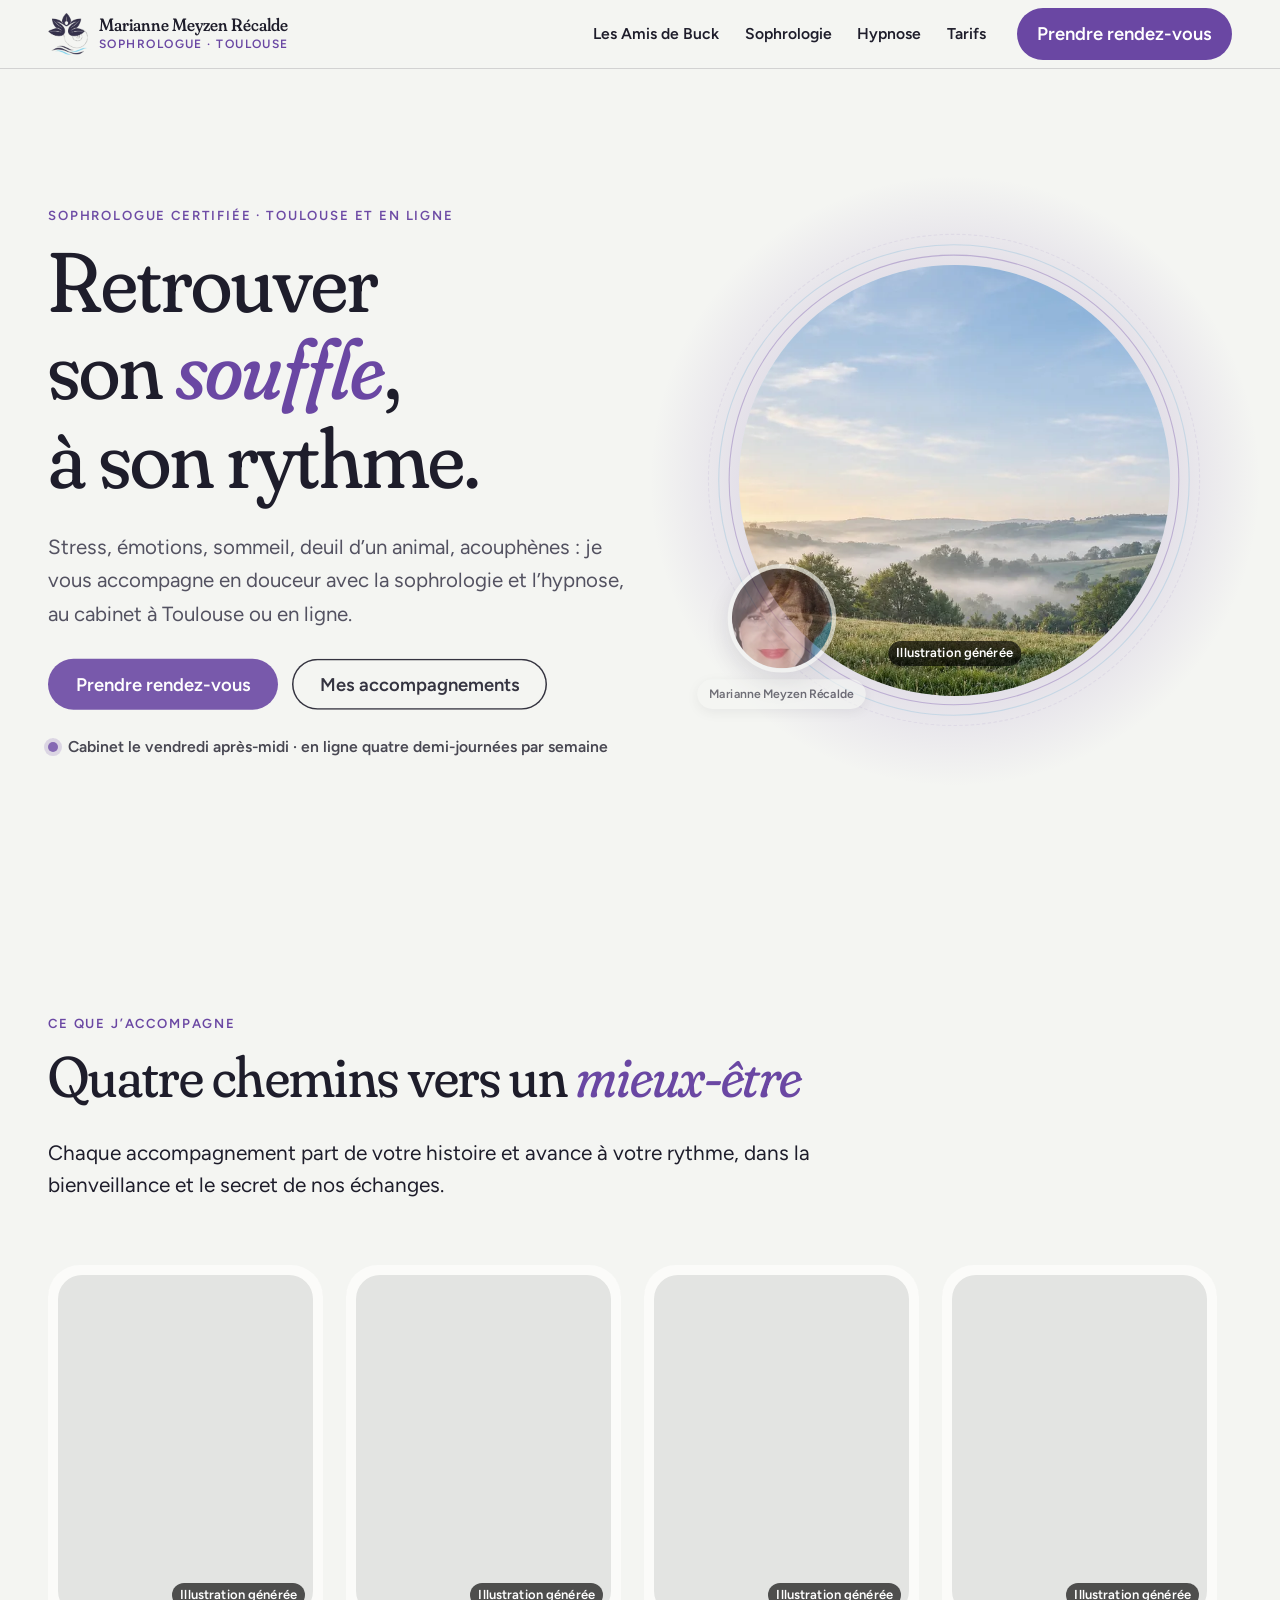
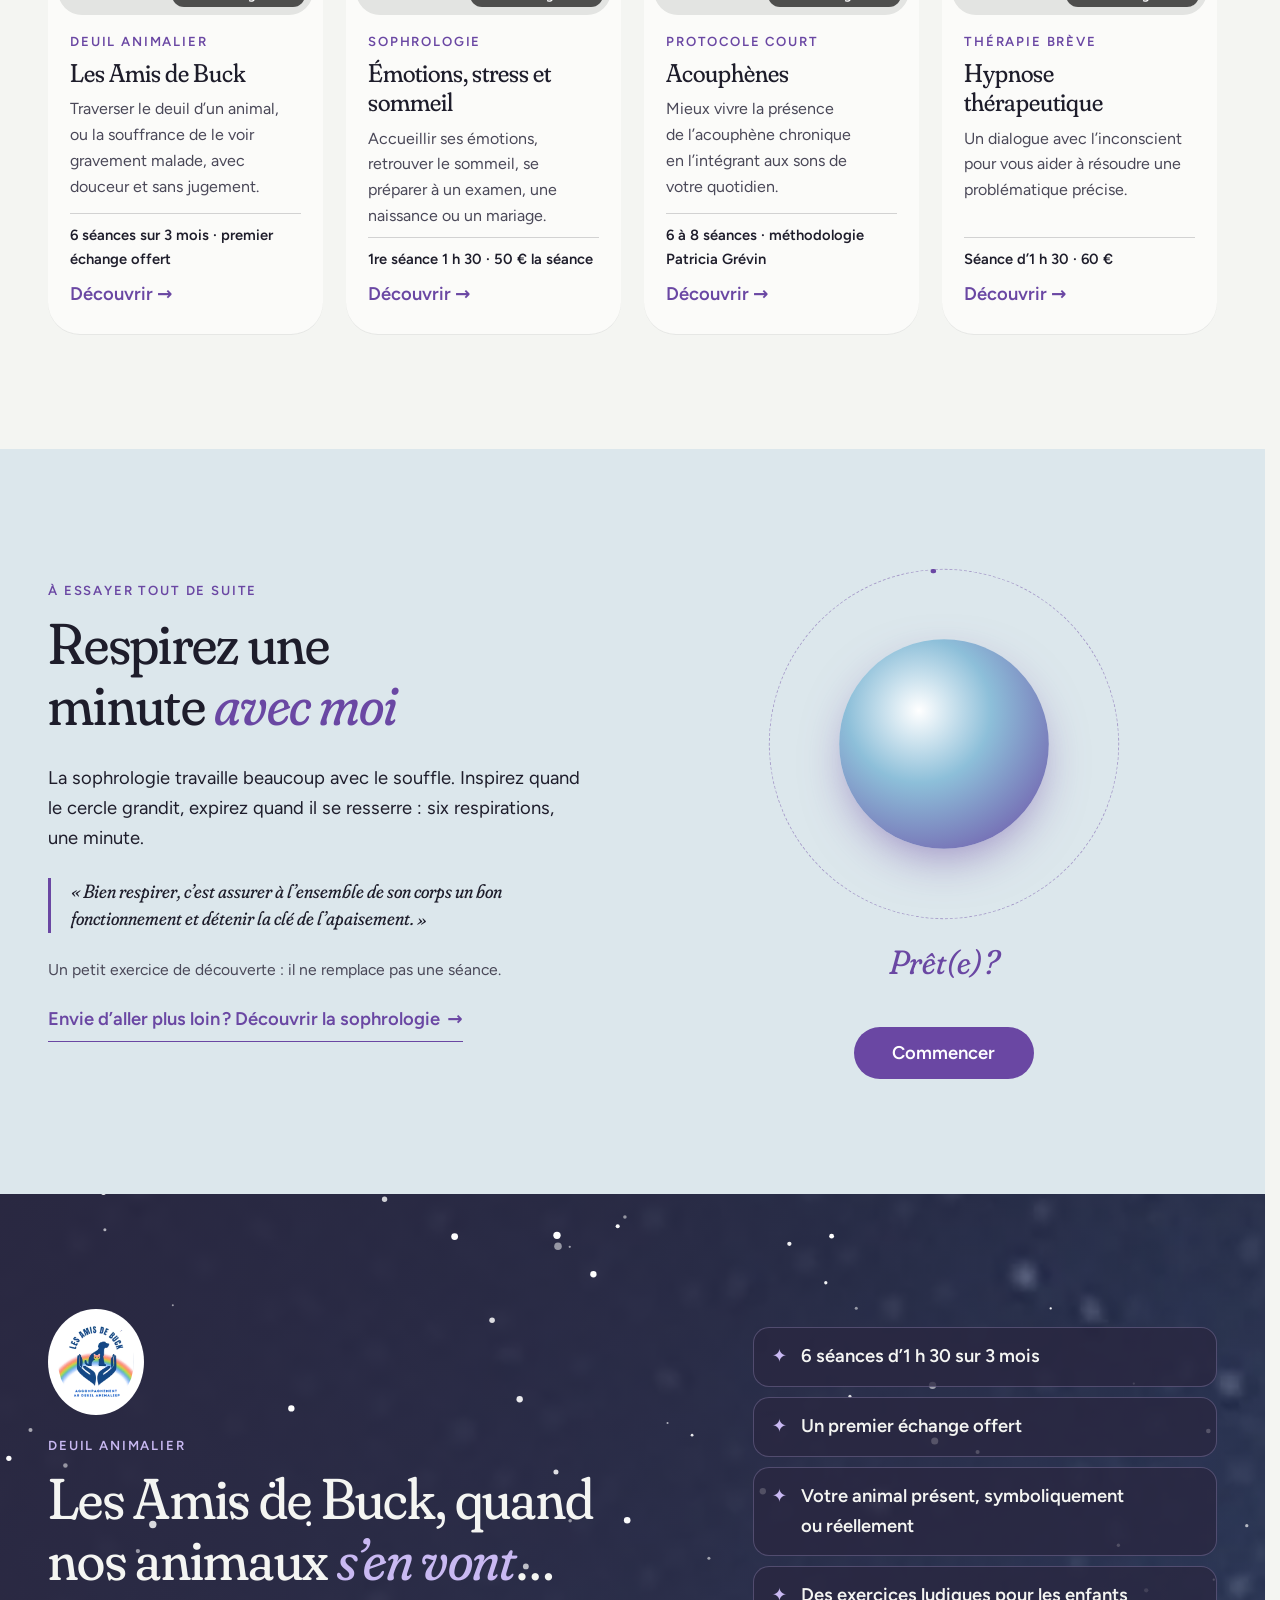
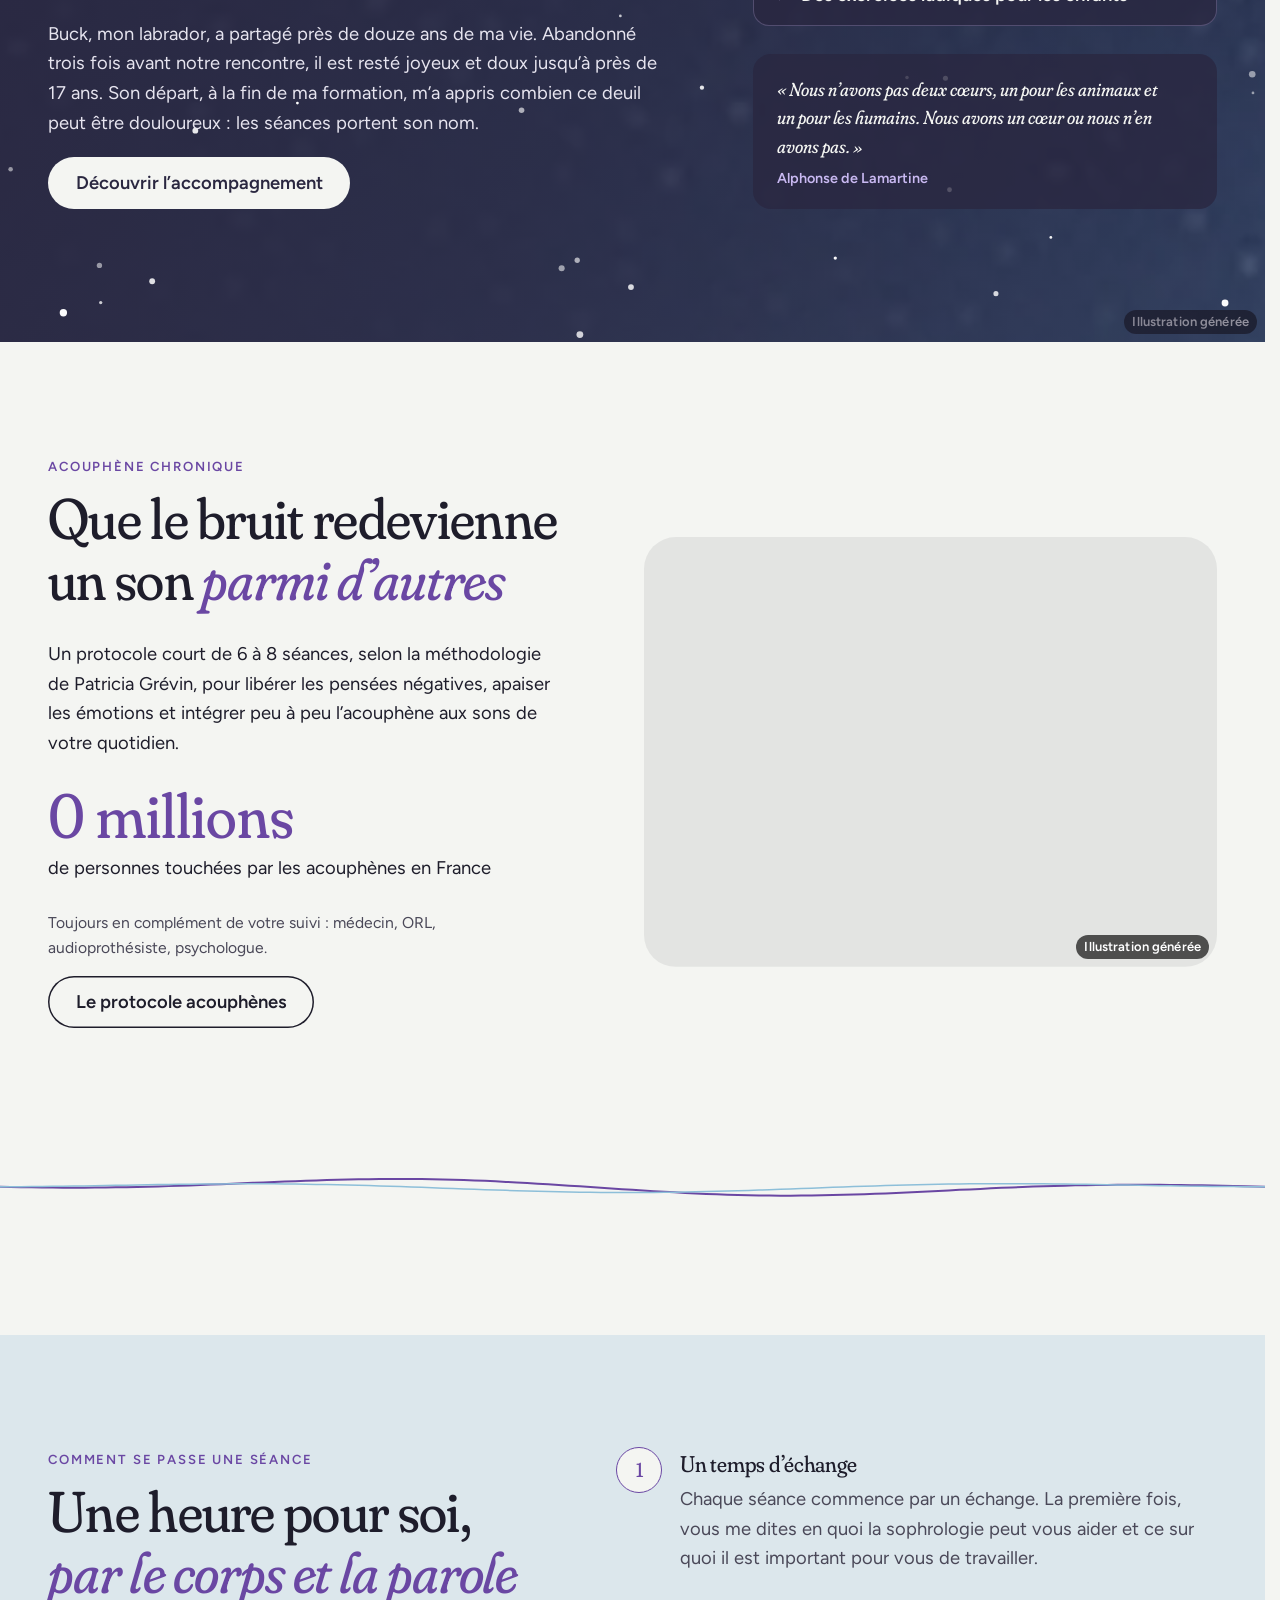
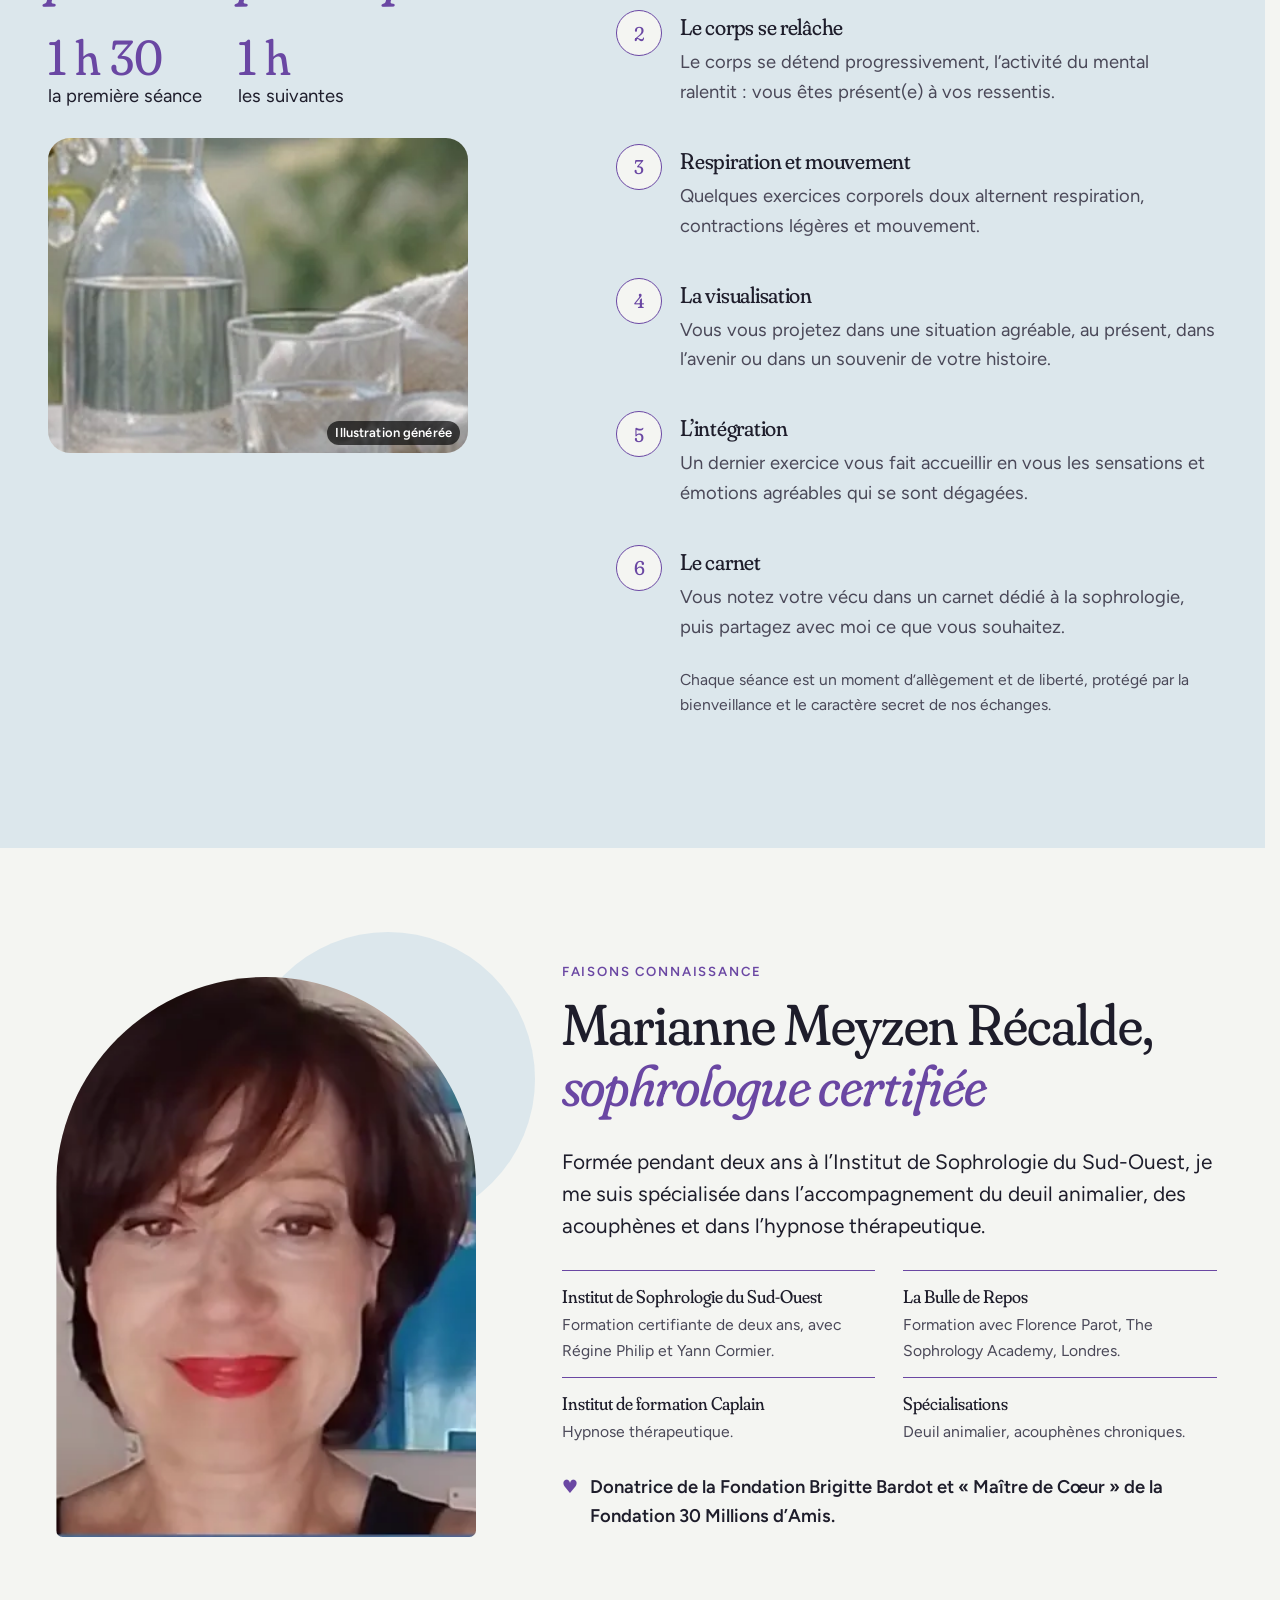
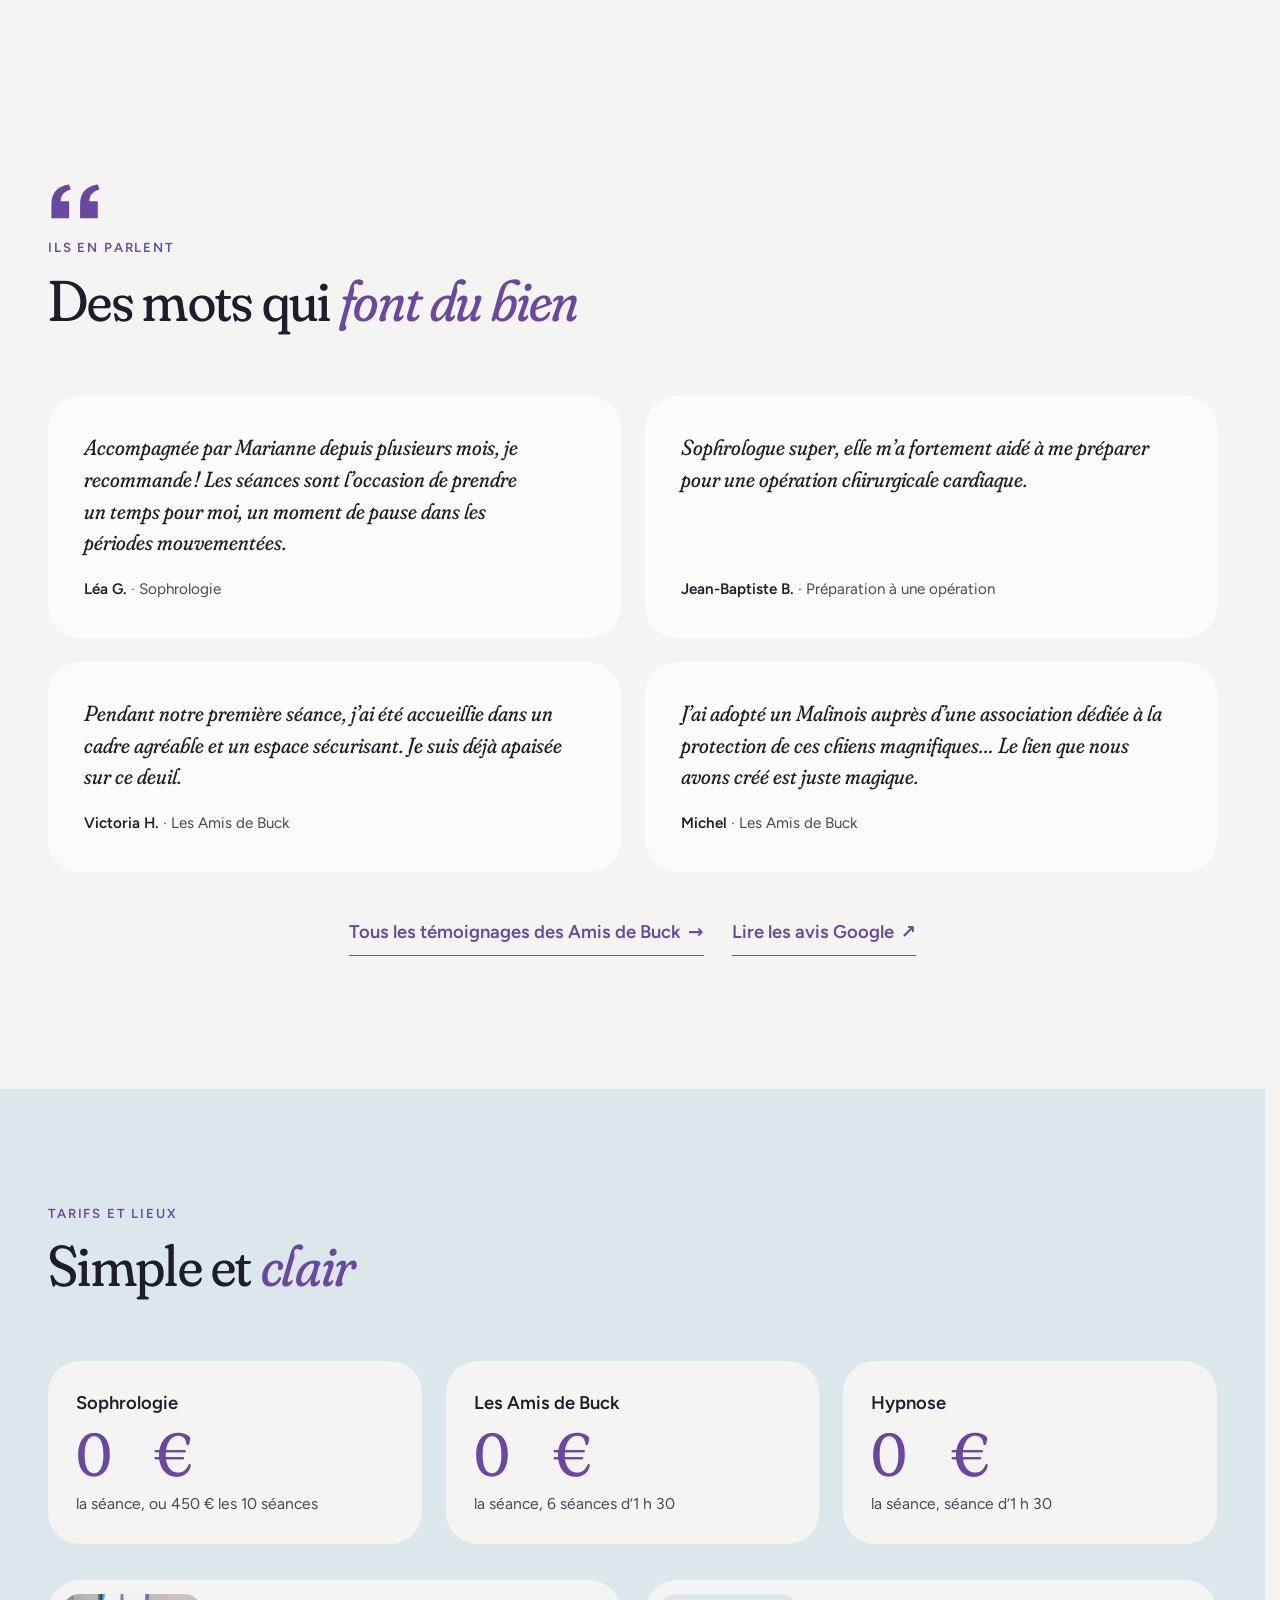
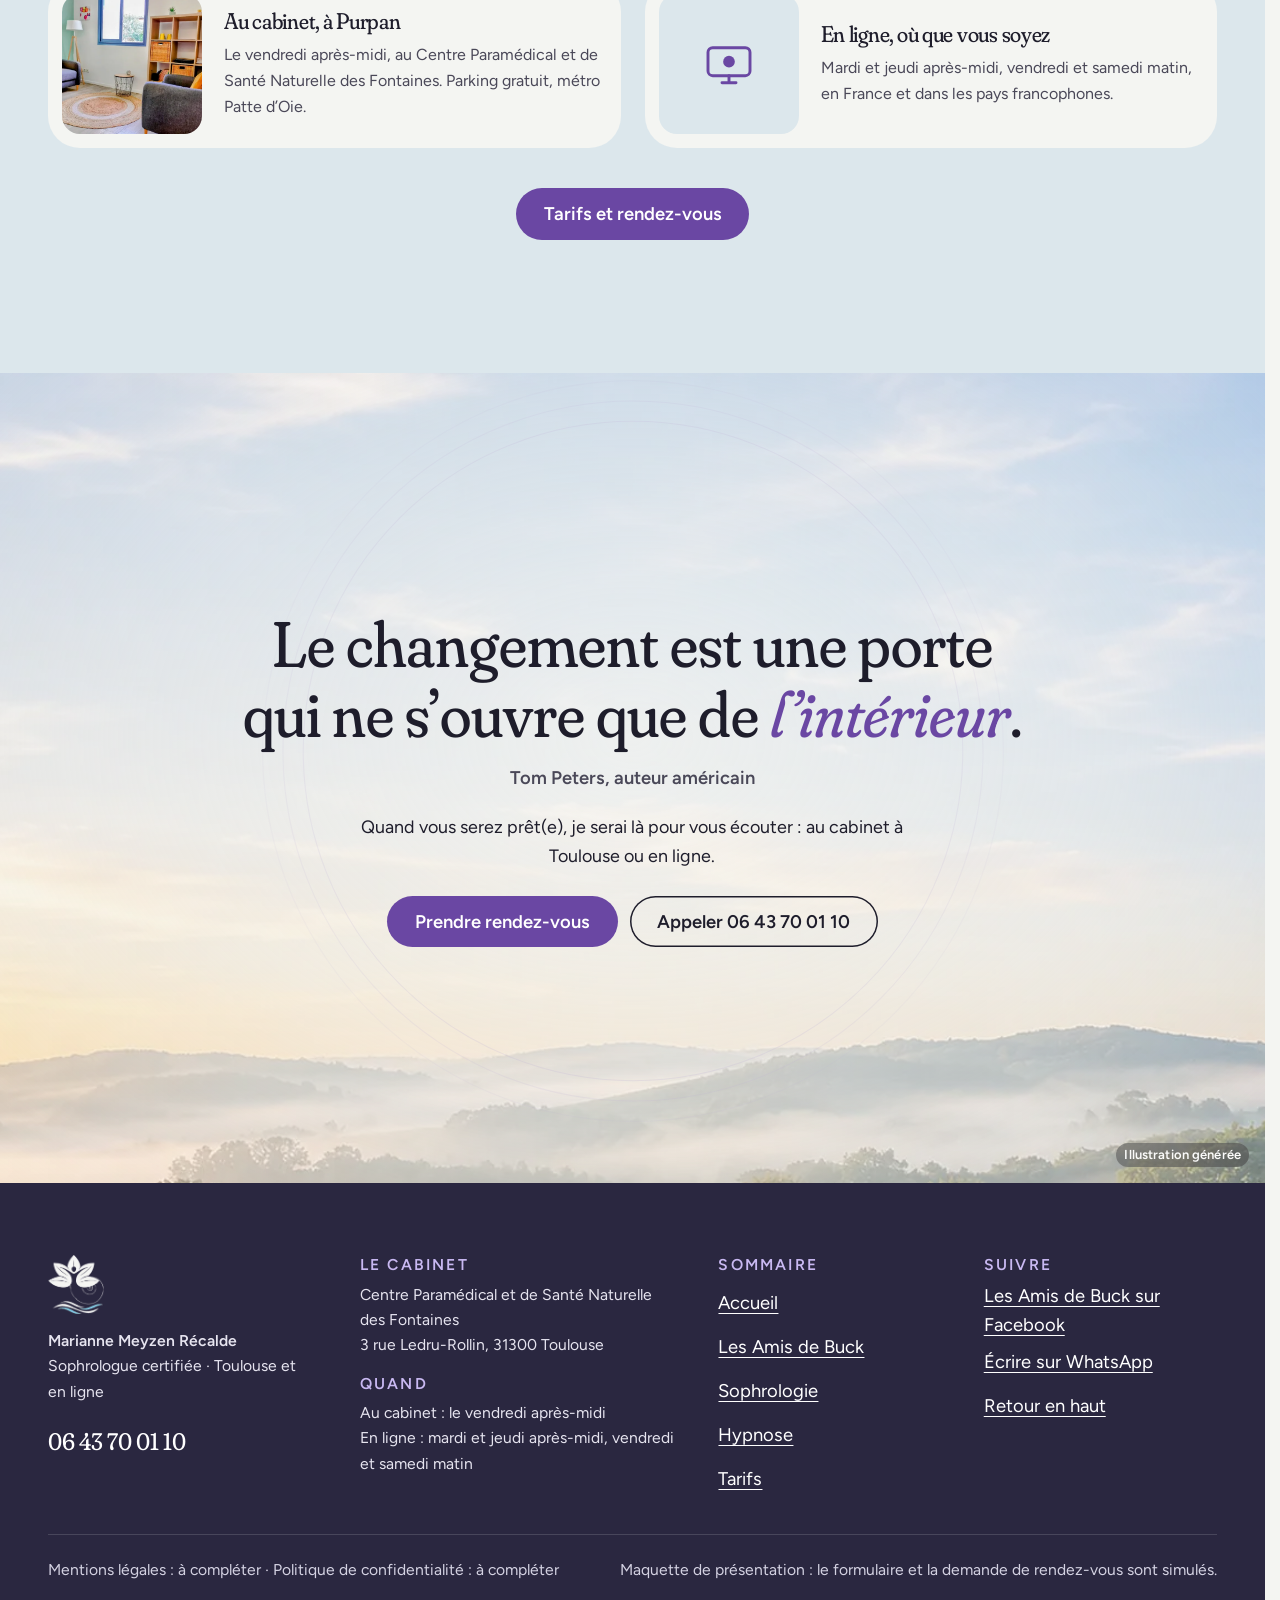
==== commit 527d4fd1: "Maquette v2 apres audit complet" ====
--- a/index.html
+++ b/index.html
@@ -1,5 +1,5 @@
 <!doctype html>
-<html lang="fr" data-v="1" data-curseur>
+<html lang="fr" data-v="2" data-curseur>
 <head>
 <meta charset="utf-8">
 <meta name="viewport" content="width=device-width, initial-scale=1, viewport-fit=cover">
@@ -7,7 +7,7 @@
 <meta name="description" content="Sophrologue certifiée à Toulouse (Purpan) et en ligne : stress et émotions, sommeil, deuil animalier avec Les Amis de Buck, acouphènes, hypnose thérapeutique.">
 <meta name="robots" content="noindex, nofollow">
 <link rel="canonical" href="https://sophrologue-toulouse-maquette.vercel.app/">
-<style>:root{--fond:#F4F5F2;--texte:#1E1D2B;--voile-fond:#2A2740;--menu-fond:#F4F5F2}:root { --entete-h: 72px; --barres-h: 0px; } html { background: var(--fond); color: var(--texte); scrollbar-gutter: stable; } body { margin: 0; background: var(--fond); } html.js:not(.secours):not([data-arrivee="retour"]) [data-anime] { opacity: 0; } html.js:not(.secours):not([data-arrivee="retour"]) [data-anime].vu { opacity: 1; } [data-voile] { position: fixed; inset: 0; z-index: 900; background: var(--voile-fond); transform: translateY(100%); visibility: hidden; pointer-events: none; } html[data-arrivee="voile"]:not(.voile-leve):not(.secours) [data-voile] { transform: none; visibility: visible; } html.secours [data-voile] { visibility: hidden !important; } .ouverture-panneau { position: fixed; inset: 0; z-index: 850; display: none; place-content: center; justify-items: center; background: var(--ouverture-fond, var(--voile-fond)); color: var(--fond); text-align: center; } html.js[data-arrivee="intro"]:not(.secours):not(.intro-finie) .ouverture-panneau { display: grid; } html.defilement-bloque, html.defilement-bloque body, html.js[data-arrivee="intro"]:not(.secours):not(.intro-finie), html.js[data-arrivee="intro"]:not(.secours):not(.intro-finie) body, html[data-arrivee="voile"]:not(.voile-leve):not(.secours), html[data-arrivee="voile"]:not(.voile-leve):not(.secours) body { overflow: hidden; } html.js[data-arrivee="intro"]:not(.secours):not(.intro-finie) { background-color: var(--ouverture-fond, var(--voile-fond)); } html[data-arrivee="voile"]:not(.voile-leve):not(.secours) { background-color: var(--voile-fond); }</style>
+<style>:root{--fond:#F4F5F2;--texte:#1E1D2B;--voile-fond:#2A2740;--menu-fond:#2A2740}:root { --entete-h: 72px; --barres-h: 0px; } html { background: var(--fond); color: var(--texte); scrollbar-gutter: stable; } body { margin: 0; background: var(--fond); } html.js:not(.secours):not([data-arrivee="retour"]) [data-anime] { opacity: 0; } html.js:not(.secours):not([data-arrivee="retour"]) [data-anime].vu { opacity: 1; } [data-voile] { position: fixed; inset: 0; z-index: 900; background: var(--voile-fond); transform: translateY(100%); visibility: hidden; pointer-events: none; } html[data-arrivee="voile"]:not(.voile-leve):not(.secours) [data-voile] { transform: none; visibility: visible; } html.secours [data-voile] { visibility: hidden !important; } .ouverture-panneau { position: fixed; inset: 0; z-index: 850; display: none; place-content: center; justify-items: center; background: var(--ouverture-fond, var(--voile-fond)); color: var(--fond); text-align: center; } html.js[data-arrivee="intro"]:not(.secours):not(.intro-finie) .ouverture-panneau { display: grid; } html.defilement-bloque, html.defilement-bloque body, html.js[data-arrivee="intro"]:not(.secours):not(.intro-finie), html.js[data-arrivee="intro"]:not(.secours):not(.intro-finie) body, html[data-arrivee="voile"]:not(.voile-leve):not(.secours), html[data-arrivee="voile"]:not(.voile-leve):not(.secours) body { overflow: hidden; } html.js[data-arrivee="intro"]:not(.secours):not(.intro-finie) { background-color: var(--ouverture-fond, var(--voile-fond)); } html[data-arrivee="voile"]:not(.voile-leve):not(.secours) { background-color: var(--voile-fond); }</style>
 <script>(function () {
 var d = document.documentElement, ss = null, ls = null;
 try { ss = window.sessionStorage; ls = window.localStorage; } catch (e) {}
@@ -34,15 +34,16 @@
 setTimeout(function () { if (!d.classList.contains('demarre')) d.classList.add('secours'); }, 2000);
 })();</script>
 <link rel="preload" href="/assets/polices/fraunces.woff2" as="font" type="font/woff2" crossorigin>
+<link rel="preload" href="/assets/polices/fraunces-italique.woff2" as="font" type="font/woff2" crossorigin>
 <link rel="preload" href="/assets/polices/figtree-400.woff2" as="font" type="font/woff2" crossorigin>
-<link rel="stylesheet" href="/assets/css/socle.css?v=1">
-<link rel="stylesheet" href="/assets/css/site.css?v=1">
-<link rel="modulepreload" href="/assets/js/site.js?v=1">
-<link rel="modulepreload" href="/assets/js/socle/index.js?v=1">
+<link rel="stylesheet" href="/assets/css/socle.css?v=2">
+<link rel="stylesheet" href="/assets/css/site.css?v=2">
+<link rel="modulepreload" href="/assets/js/site.js?v=2">
+<link rel="modulepreload" href="/assets/js/socle/index.js?v=2">
 <script src="/assets/vendor/gsap.min.js" defer></script>
 <script src="/assets/vendor/ScrollTrigger.min.js" defer></script>
 <script src="/assets/vendor/SplitText.min.js" defer></script>
-<script type="module" src="/assets/js/site.js?v=1"></script>
+<script type="module" src="/assets/js/site.js?v=2"></script>
 <meta name="theme-color" content="#F4F5F2">
 <link rel="icon" href="/assets/images/favicon.png" type="image/png">
 <link rel="apple-touch-icon" href="/assets/images/apple-touch-icon.png">
@@ -60,7 +61,7 @@
 <script type="application/ld+json">{"@context":"https://schema.org","@type":"HealthAndBeautyBusiness","name":"Marianne Meyzen Récalde, sophrologue","url":"https://sophrologue-toulouse-maquette.vercel.app/","telephone":"+33643700110","description":"Sophrologue certifiée à Toulouse et en ligne : gestion du stress et des émotions, deuil animalier (Les Amis de Buck), acouphènes, hypnose thérapeutique.","address":{"@type":"PostalAddress","streetAddress":"3 rue Ledru-Rollin","postalCode":"31300","addressLocality":"Toulouse","addressCountry":"FR"},"sameAs":["https://facebook.com/deuilanimalierlesamisdeBuck"]}</script>
 </head>
 <body id="haut">
-<div data-voile data-forme="iris" aria-hidden="true"><div class="voile-contenu"><img src="/assets/images/logo-clair-240.webp" alt="" width="56" height="59"><span data-voile-libelle>Accueil</span></div></div>
+<div data-voile data-forme="iris" aria-hidden="true"><div class="voile-contenu"><img src="/assets/images/logo-240.webp" alt="" width="56" height="59"><span data-voile-libelle>Accueil</span></div></div>
 <div class="ouverture-panneau" data-ouverture aria-hidden="true">
   <div class="intro-scene">
     <span class="intro-anneau"></span><span class="intro-anneau"></span>
@@ -76,10 +77,10 @@
       <img src="/assets/images/logo-240.webp" alt="" width="40" height="42"><span class="entete-nom">Marianne Meyzen Récalde<small>Sophrologue · Toulouse</small></span>
     </a>
     <nav data-nav aria-label="Navigation principale">
-      <ul><li><a href="/les-amis-de-buck" data-libelle="Les Amis de Buck">Les Amis de Buck</a></li><li><a href="/sophrologie" data-libelle="Sophrologie">Sophrologie</a></li><li><a href="/hypnose" data-libelle="Hypnose">Hypnose</a></li><li><a href="/rendez-vous" data-libelle="Tarifs et rendez-vous">Tarifs et rendez-vous</a></li></ul>
+      <ul><li><a href="/les-amis-de-buck" data-libelle="Les Amis de Buck">Les Amis de Buck</a></li><li><a href="/sophrologie" data-libelle="Sophrologie">Sophrologie</a></li><li><a href="/hypnose" data-libelle="Hypnose">Hypnose</a></li><li><a href="/rendez-vous" data-libelle="Tarifs">Tarifs</a></li></ul>
     </nav>
     <div class="entete-actions">
-      <a class="bouton" href="/rendez-vous#choisir" data-libelle="Tarifs et rendez-vous">Prendre rendez-vous</a>
+      <a class="bouton" href="/rendez-vous#choisir" data-libelle="Tarifs">Prendre rendez-vous</a>
       <button type="button" data-menu-bouton aria-controls="menu" aria-expanded="false" data-libelle-ouvrir="Menu" data-libelle-fermer="Fermer"><span data-libelle-bouton>Menu</span></button>
       <a class="menu-sansjs" href="#menu" data-menu-lien>Menu</a>
     </div>
@@ -103,8 +104,11 @@
 <span id="menu-ferme" aria-hidden="true"></span>
 <div id="menu" data-menu role="dialog" aria-modal="true" aria-label="Menu">
   <p class="menu-sansjs-fermer"><a href="#menu-ferme">Fermer</a></p>
-  <ul><li style="--i:0"><a href="/" class="menu-lien" data-libelle="Accueil" aria-current="page">Accueil</a></li><li style="--i:1"><a href="/les-amis-de-buck" class="menu-lien" data-libelle="Les Amis de Buck">Les Amis de Buck</a></li><li style="--i:2"><a href="/sophrologie" class="menu-lien" data-libelle="Sophrologie">Sophrologie</a></li><li style="--i:3"><a href="/hypnose" class="menu-lien" data-libelle="Hypnose">Hypnose</a></li><li style="--i:4"><a href="/rendez-vous" class="menu-lien" data-libelle="Tarifs et rendez-vous">Tarifs et rendez-vous</a></li></ul>
-  <p><a class="bouton" href="tel:+33643700110">Appeler 06 43 70 01 10</a></p>
+  <ul><li style="--i:0"><a href="/" class="menu-lien" data-libelle="Accueil" aria-current="page"><span>Accueil</span><small>Retrouver son souffle</small></a></li><li style="--i:1"><a href="/les-amis-de-buck" class="menu-lien" data-libelle="Les Amis de Buck"><span>Les Amis de Buck</span><small>Deuil animalier</small></a></li><li style="--i:2"><a href="/sophrologie" class="menu-lien" data-libelle="Sophrologie"><span>Sophrologie</span><small>Émotions, stress, sommeil, acouphènes</small></a></li><li style="--i:3"><a href="/hypnose" class="menu-lien" data-libelle="Hypnose"><span>Hypnose</span><small>Thérapie brève</small></a></li><li style="--i:4"><a href="/rendez-vous" class="menu-lien" data-libelle="Tarifs"><span>Tarifs</span><small>Tarifs, cabinet, rendez-vous</small></a></li></ul>
+  <div class="menu-contact">
+    <p class="menu-actions"><a class="bouton" href="tel:+33643700110">Appeler 06 43 70 01 10</a><a class="bouton bouton--contour" href="https://calendar.app.google/daQRq3HRKrpuS9pt7" target="_blank" rel="noopener">Réserver au cabinet <span aria-hidden="true">↗</span><span class="visuellement-cache"> (nouvel onglet)</span></a></p>
+    <p class="menu-horaires">Au cabinet : le vendredi après-midi<br>En ligne : mardi et jeudi après-midi, vendredi et samedi matin</p>
+  </div>
 </div>
 <main id="contenu" tabindex="-1">
 <section class="hero" id="debut">
@@ -112,17 +116,18 @@
     <p class="surtitre hero-sur" data-anime="gsap">Sophrologue certifiée · Toulouse et en ligne</p>
     <h1 class="hero-titre" data-anime="gsap">
       <span class="ligne-masque"><span class="hero-ligne">Retrouver</span></span>
-      <span class="ligne-masque"><span class="hero-ligne">son <em>souffle</em>,</span></span>
+      <span class="ligne-masque"><span class="hero-ligne" data-grille="typo">son <em>souffle</em>,</span></span>
       <span class="ligne-masque"><span class="hero-ligne">à son rythme.</span></span>
     </h1>
     <p class="hero-intro masque-ecran-tres-bas" data-anime="gsap">Stress, émotions, sommeil, deuil d’un animal, acouphènes : je vous accompagne en douceur avec la sophrologie et l’hypnose, au cabinet à Toulouse ou en ligne.</p>
     <div class="hero-actions" data-anime="gsap">
-      <a href="/rendez-vous#choisir" class="bouton" data-libelle="Tarifs et rendez-vous" data-action-principale data-survol="magnetique">Prendre rendez-vous</a>
+      <a href="/rendez-vous#choisir" class="bouton" data-libelle="Tarifs" data-action-principale data-survol="magnetique">Prendre rendez-vous</a>
       <a class="bouton bouton--contour" href="#accompagnements">Mes accompagnements</a>
     </div>
     <p class="hero-info" data-info-cle data-anime="gsap"><span class="point-vert" aria-hidden="true"></span>Cabinet le vendredi après-midi · en ligne quatre demi-journées par semaine</p>
   </div>
   <div class="hero-visuel">
+    <span class="aura" aria-hidden="true"></span>
     <div class="souffle" data-effet="souffle" aria-hidden="true"><span></span><span></span><span></span></div>
     <figure class="media souffle-media" data-grok data-iris-centre="disque" style="--cadrage:50% 50%">
   <picture>
@@ -222,9 +227,10 @@
       <p data-anime>La sophrologie travaille beaucoup avec le souffle. Inspirez quand le cercle grandit, expirez quand il se resserre : six respirations, une minute.</p>
       <blockquote class="petite-citation" data-anime><p>« Bien respirer, c’est assurer à l’ensemble de son corps un bon fonctionnement et détenir la clé de l’apaisement. »</p></blockquote>
       <p class="note" data-anime>Un petit exercice de découverte : il ne remplace pas une séance.</p>
+      <p data-anime><a href="/sophrologie#techniques" class="lien-fleche" data-libelle="Sophrologie">Envie d’aller plus loin ? Découvrir la sophrologie <span aria-hidden="true">→</span></a></p>
     </div>
     <div class="respiration" data-effet="respiration" data-grille="manipuler" data-repos="Prêt(e) ?" data-inspirez="Inspirez" data-expirez="Expirez" data-fini="Merci" data-cycle="Respiration {n} sur 6">
-      <div class="respiration-cercle" aria-hidden="true" data-visuel><span class="respiration-halo"></span><span class="respiration-disque"></span></div>
+      <div class="respiration-cercle" aria-hidden="true" data-visuel><span class="respiration-halo"></span><span class="respiration-disque"></span><svg class="respiration-progres" viewBox="0 0 100 100"><circle cx="50" cy="50" r="48" pathLength="100"/></svg></div>
       <p class="respiration-consigne" aria-live="polite"><span data-consigne>Prêt(e) ?</span><small data-compte>&nbsp;</small></p>
       <button type="button" class="bouton respiration-bouton" data-commencer="Commencer" data-arreter="Arrêter" aria-pressed="false">Commencer</button>
     </div>
@@ -335,7 +341,7 @@
       <li class="avis-carte"><blockquote><p>Accompagnée par Marianne depuis plusieurs mois, je recommande ! Les séances sont l’occasion de prendre un temps pour moi, un moment de pause dans les périodes mouvementées.</p><footer><strong>Léa G.</strong> · Sophrologie</footer></blockquote></li><li class="avis-carte"><blockquote><p>Sophrologue super, elle m’a fortement aidé à me préparer pour une opération chirurgicale cardiaque.</p><footer><strong>Jean-Baptiste B.</strong> · Préparation à une opération</footer></blockquote></li><li class="avis-carte"><blockquote><p>Pendant notre première séance, j’ai été accueillie dans un cadre agréable et un espace sécurisant. Je suis déjà apaisée sur ce deuil.</p><footer><strong>Victoria H.</strong> · Les Amis de Buck</footer></blockquote></li><li class="avis-carte"><blockquote><p>J’ai adopté un Malinois auprès d’une association dédiée à la protection de ces chiens magnifiques… Le lien que nous avons créé est juste magique.</p><footer><strong>Michel</strong> · Les Amis de Buck</footer></blockquote></li>
     </ul>
     </div>
-    <p class="centre" data-anime><a class="lien-fleche" href="https://share.google/FnNHBPywux7ZwUBBL" target="_blank" rel="noopener">Lire les avis Google <span aria-hidden="true">↗</span><span class="visuellement-cache"> (nouvel onglet)</span></a></p>
+    <p class="centre liens-duo" data-anime><a href="/les-amis-de-buck#temoignages" class="lien-fleche" data-libelle="Les Amis de Buck">Tous les témoignages des Amis de Buck <span aria-hidden="true">→</span></a><a class="lien-fleche" href="https://share.google/FnNHBPywux7ZwUBBL" target="_blank" rel="noopener">Lire les avis Google <span aria-hidden="true">↗</span><span class="visuellement-cache"> (nouvel onglet)</span></a></p>
   </div>
 </section>
 <section class="section pratique fond-ciel" id="pratique">
@@ -363,7 +369,7 @@
         <div><h3>En ligne, où que vous soyez</h3><p>Mardi et jeudi après-midi, vendredi et samedi matin, en France et dans les pays francophones.</p></div>
       </div>
     </div>
-    <p class="centre" data-anime><a href="/rendez-vous" class="bouton" data-libelle="Tarifs et rendez-vous" data-survol="magnetique">Tarifs et rendez-vous</a></p>
+    <p class="centre" data-anime><a href="/rendez-vous" class="bouton" data-libelle="Tarifs" data-survol="magnetique">Tarifs et rendez-vous</a></p>
   </div>
 </section>
 <section class="appel" id="appel">
@@ -380,7 +386,7 @@
     </blockquote>
     <p class="appel-texte" data-anime>Quand vous serez prêt(e), je serai là pour vous écouter : au cabinet à Toulouse ou en ligne.</p>
     <p class="appel-actions" data-anime>
-      <a href="/rendez-vous#choisir" class="bouton" data-libelle="Tarifs et rendez-vous" data-survol="magnetique">Prendre rendez-vous</a>
+      <a href="/rendez-vous#choisir" class="bouton" data-libelle="Tarifs" data-survol="magnetique">Prendre rendez-vous</a>
       <a class="bouton bouton--contour" href="tel:+33643700110" data-survol="magnetique">Appeler 06 43 70 01 10</a>
     </p>
   </div>
@@ -401,7 +407,7 @@
     </div>
     <nav aria-label="Sommaire">
       <p class="pied-titre">Sommaire</p>
-      <ul><li><a href="/" data-libelle="Accueil" aria-current="page">Accueil</a></li><li><a href="/les-amis-de-buck" data-libelle="Les Amis de Buck">Les Amis de Buck</a></li><li><a href="/sophrologie" data-libelle="Sophrologie">Sophrologie</a></li><li><a href="/hypnose" data-libelle="Hypnose">Hypnose</a></li><li><a href="/rendez-vous" data-libelle="Tarifs et rendez-vous">Tarifs et rendez-vous</a></li></ul>
+      <ul><li><a href="/" data-libelle="Accueil" aria-current="page">Accueil</a></li><li><a href="/les-amis-de-buck" data-libelle="Les Amis de Buck">Les Amis de Buck</a></li><li><a href="/sophrologie" data-libelle="Sophrologie">Sophrologie</a></li><li><a href="/hypnose" data-libelle="Hypnose">Hypnose</a></li><li><a href="/rendez-vous" data-libelle="Tarifs">Tarifs</a></li></ul>
     </nav>
     <div>
       <p class="pied-titre">Suivre</p>
@@ -416,7 +422,7 @@
 </footer>
 <div data-barre-fixe>
   <a class="bouton bouton--contour" href="tel:+33643700110">Appeler</a>
-  <a class="bouton" href="/rendez-vous#choisir" data-libelle="Tarifs et rendez-vous">Rendez-vous</a>
+  <a class="bouton" href="/rendez-vous#choisir" data-libelle="Tarifs">Rendez-vous</a>
 </div>
 </body>
 </html>
--- a/assets/css/site.css
+++ b/assets/css/site.css
@@ -611,3 +611,38 @@
   .hero-sur { margin-bottom: 8px; }
 }
 @media (max-width: 760px) { .ouv-plein .mention-ia { top: auto; bottom: 12px; } }
+
+/* ---------- v2 ---------- */
+/* Menu plein écran sur la nuit du logo, avec contact et horaires. */
+[data-menu] { color: var(--fond); }
+[data-menu] ul { margin-bottom: 28px; }
+[data-menu] .menu-lien { display: grid; gap: 2px; padding-block: 10px; border-bottom: 1px solid rgba(255, 255, 255, .12); color: var(--fond); }
+[data-menu] .menu-lien span { font-family: var(--police-titres); font-size: clamp(1.7rem, 7vw, 2.6rem); line-height: 1.1; }
+[data-menu] .menu-lien small { font: 600 .82rem/1.3 var(--police-texte); letter-spacing: .1em; text-transform: uppercase; color: var(--accent-nuit); }
+[data-menu] .menu-lien[aria-current] span { color: var(--accent-nuit); font-style: italic; }
+.menu-actions { display: flex; flex-wrap: wrap; gap: 10px; }
+.menu-actions .bouton { background: var(--fond); color: var(--sombre); }
+.menu-actions .bouton--contour { background: transparent; color: var(--fond); box-shadow: inset 0 0 0 1.5px currentColor; }
+.menu-horaires { color: #D4D2E2; font-size: .98rem; }
+[data-menu] { overflow-x: hidden; background-image: radial-gradient(circle at 100% 100%, transparent 0 150px, rgba(201, 185, 242, .28) 151px 152.5px, rgba(201, 185, 242, .06) 153.5px 200px, rgba(201, 185, 242, .03) 201px 250px, transparent 251px); }
+html:not(.js) #menu:target .menu-sansjs-fermer a { color: var(--fond); }
+/* Liens fléchés : la flèche avance au survol. */
+.lien-fleche span[aria-hidden], .carte-acc-plus span { display: inline-block; transition: transform .3s var(--courbe); }
+.lien-fleche:hover span[aria-hidden], .carte-acc-lien:hover .carte-acc-plus span { transform: translateX(4px); }
+.liens-duo { display: flex; flex-wrap: wrap; justify-content: center; gap: 8px 28px; }
+/* Respiration : anneau de progression de la minute. */
+.respiration-progres { position: absolute; inset: -10px; width: calc(100% + 20px); height: calc(100% + 20px); rotate: -90deg; pointer-events: none; }
+.respiration-progres circle { fill: none; stroke: var(--accent); stroke-width: 1.2; stroke-linecap: round; stroke-dasharray: 100; stroke-dashoffset: 100; }
+/* Calculateur : passer à l'action. */
+.calcul-suite { grid-column: 1 / -1; display: flex; flex-wrap: wrap; align-items: center; gap: 12px 24px; margin: 0; }
+/* FAQ : le corps s'ouvre en douceur. */
+.faq-item p { overflow: hidden; }
+
+.aura { position: absolute; inset: -6%; border-radius: 50%; background: radial-gradient(circle, color-mix(in srgb, var(--ciel) 45%, transparent) 0%, color-mix(in srgb, var(--accent) 16%, transparent) 45%, transparent 70%); pointer-events: none; }
+@media (max-width: 600px) {
+  .rangee .domaines-grille { display: flex; width: max-content; gap: 12px; }
+  .rangee .domaine { flex: 0 0 76vw; scroll-snap-align: center; }
+  .rangee .domaine.cache { display: none; }
+}
+
+[data-nav] a, .pied a { min-width: 44px; }
